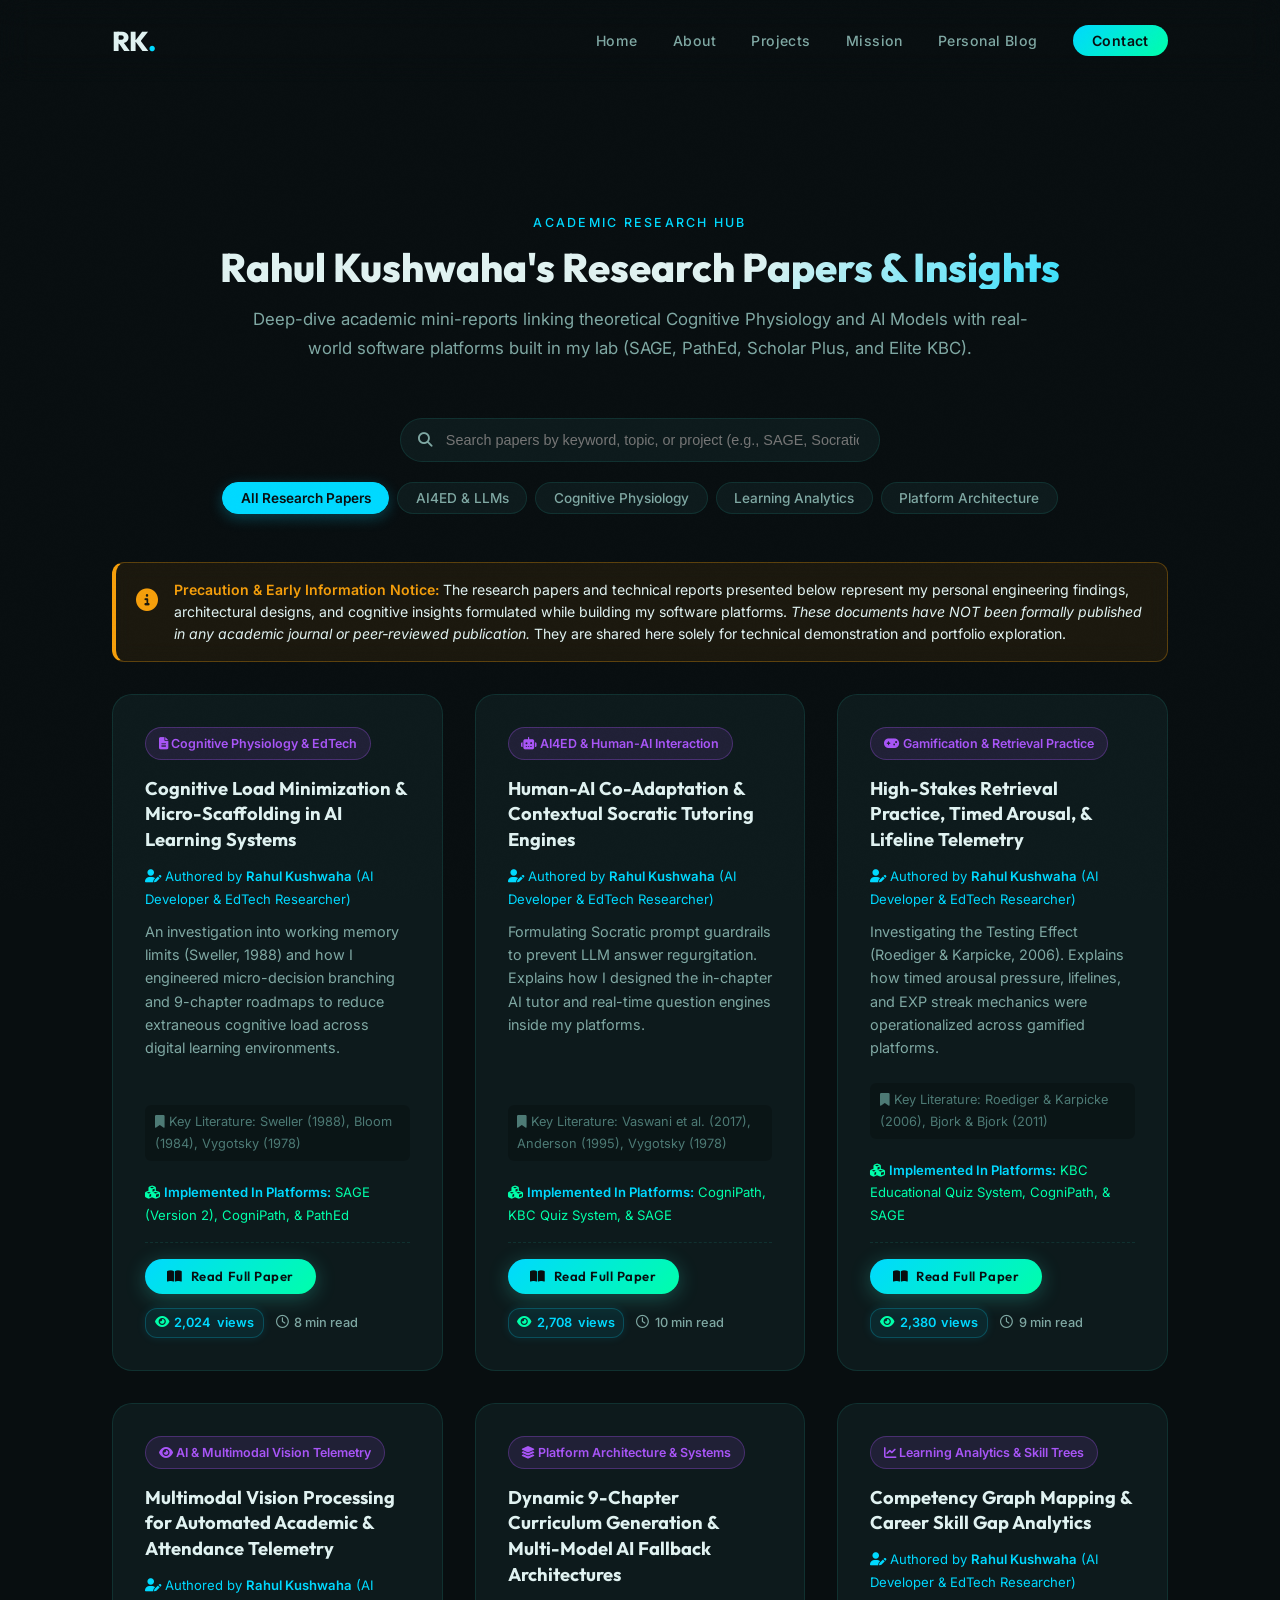
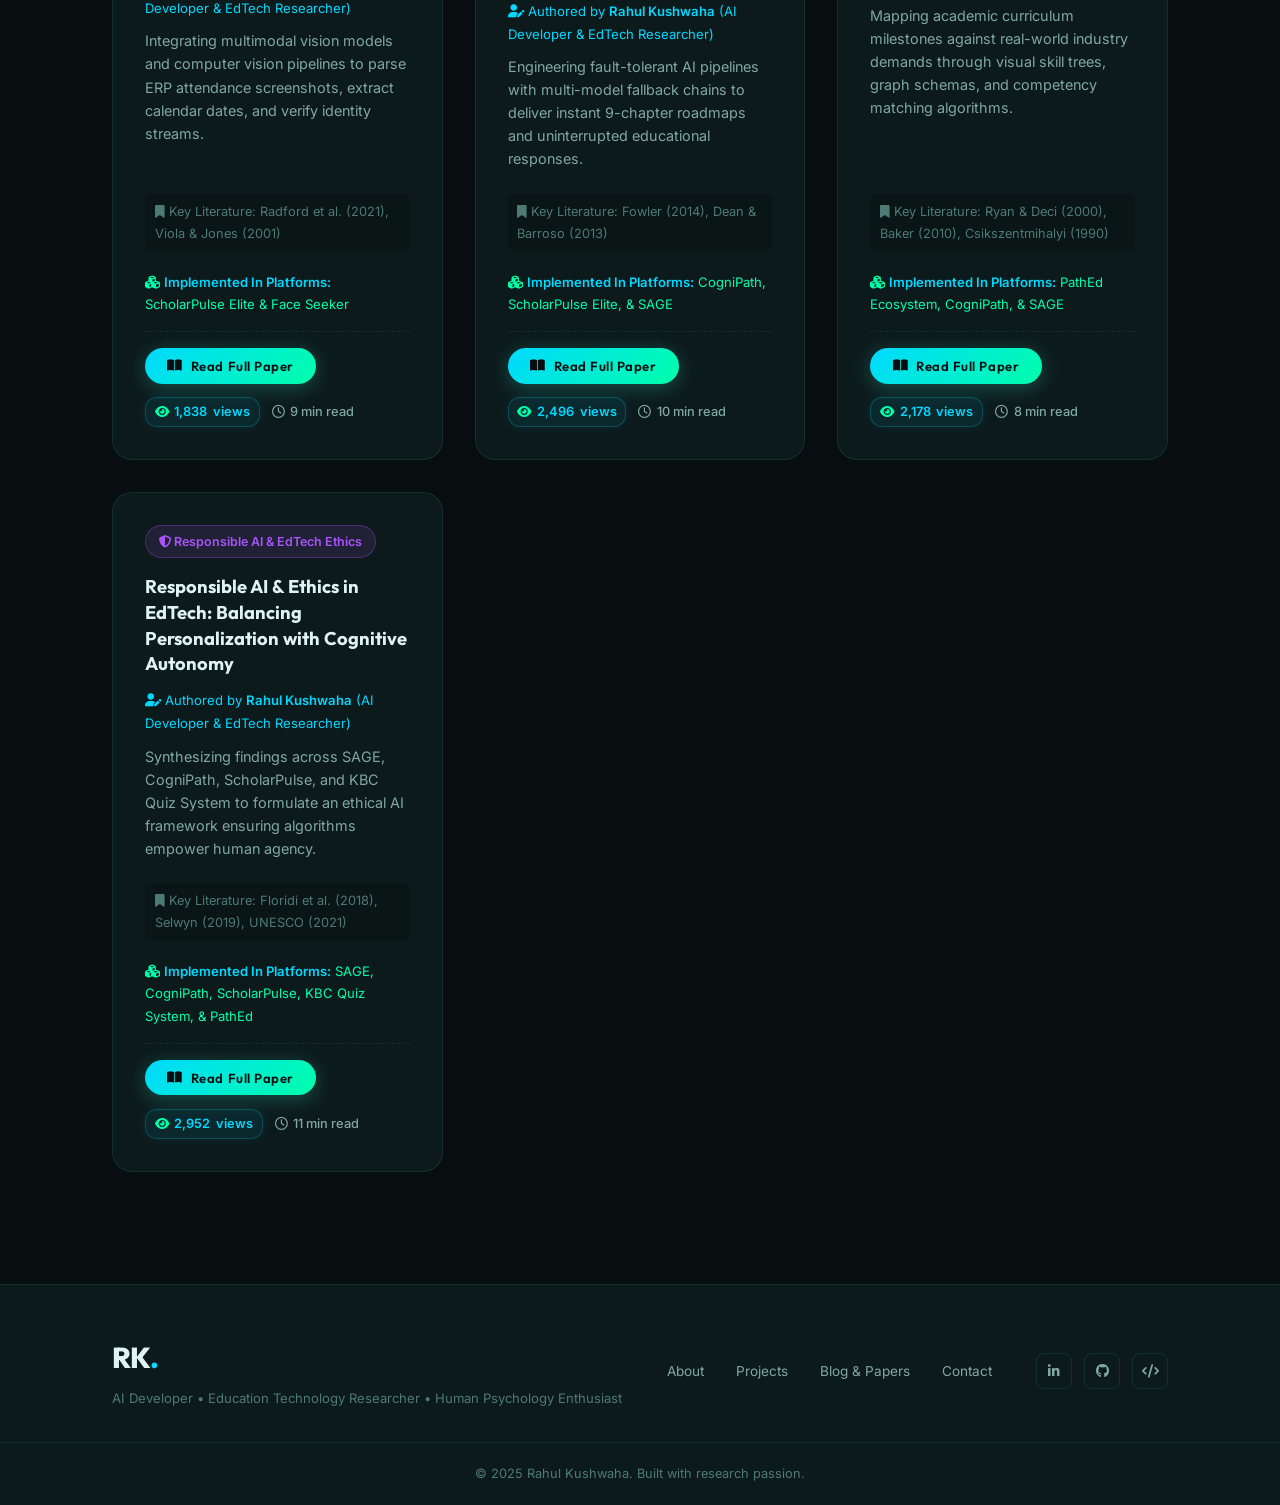
==== blog.html @ 34135164 "chore: Add early information disclaimer clarifying research papers are independent key findings and " ====
<!DOCTYPE html>
<html lang="en">
<head>
    <meta charset="UTF-8">
    <meta name="viewport" content="width=device-width, initial-scale=1.0">
    <title>Academic Research Blog — Rahul Kushwaha | AI &amp; EdTech Researcher</title>
    <meta name="description" content="Academic research papers, literature analyses, and technical insights authored by Rahul Kushwaha exploring AI, Cognitive Psychology, EdTech, and Learning Sciences.">
    <meta name="author" content="Rahul Kushwaha">

    <!-- Google Fonts -->
    <link rel="preconnect" href="https://fonts.googleapis.com">
    <link rel="preconnect" href="https://fonts.gstatic.com" crossorigin>
    <link href="https://fonts.googleapis.com/css2?family=Inter:wght@300;400;500;600;700&family=Outfit:wght@400;500;600;700;800&display=swap" rel="stylesheet">

    <!-- Font Awesome 6 Icons -->
    <link rel="stylesheet" href="https://cdnjs.cloudflare.com/ajax/libs/font-awesome/6.5.1/css/all.min.css">

    <!-- Main Stylesheet -->
    <link rel="stylesheet" href="style.css">
</head>
<body>

    <!-- Ambient Aurora Background Glow -->
    <div class="aurora-wrapper" aria-hidden="true">
        <div class="aurora-blob aurora-blob--1"></div>
        <div class="aurora-blob aurora-blob--2"></div>
        <div class="aurora-blob aurora-blob--3"></div>
    </div>

    <!-- Scroll Progress Indicator Bar -->
    <div class="scroll-progress" id="scroll-progress"></div>

    <!-- Custom Cursor -->
    <div class="cursor-outer" id="cursorOuter"></div>
    <div class="cursor-inner" id="cursorInner"></div>

    <!-- Background Noise Grain -->
    <div class="noise-overlay" aria-hidden="true"></div>

    <!-- Navigation Header -->
    <header class="site-header" id="siteHeader">
        <div class="container nav-container">
            <a href="index.html#hero" class="nav-logo" aria-label="Home">
                RK<span class="logo-accent">.</span>
            </a>

            <nav class="nav-links" id="navLinks" aria-label="Primary navigation">
                <ul>
                    <li><a href="index.html#hero" class="nav-link">Home</a></li>
                    <li><a href="index.html#about" class="nav-link">About</a></li>
                    <li><a href="index.html#projects" class="nav-link">Projects</a></li>
                    <li><a href="index.html#mission" class="nav-link">Mission</a></li>
                    <li><a href="blog.html" class="nav-link active">Personal Blog</a></li>
                    <li><a href="index.html#contact" class="nav-link nav-cta">Contact</a></li>
                </ul>
            </nav>

            <button class="hamburger" id="hamburger" aria-label="Open menu" aria-expanded="false">
                <span></span>
                <span></span>
                <span></span>
            </button>
        </div>
    </header>

    <!-- Main Content -->
    <main style="padding-top: 100px;">
        <section class="section">
            <div class="container">

                <div class="section-header" data-reveal style="text-align: center; margin-bottom: 3.5rem;">
                    <span class="section-eyebrow">Academic Research Hub</span>
                    <h1 class="section-title" style="font-size: 2.5rem;">Rahul Kushwaha's Research Papers &amp; Insights</h1>
                    <p class="section-subtitle" style="max-width: 780px; margin: 1rem auto 0 auto; font-size: 1.05rem; line-height: 1.7;">
                        Deep-dive academic mini-reports linking theoretical Cognitive Physiology and AI Models with real-world software platforms built in my lab (SAGE, PathEd, Scholar Plus, and Elite KBC).
                    </p>
                </div>

                <!-- Controls & Search -->
                <div class="github-controls-wrapper" data-reveal style="margin-bottom: 3rem;">
                    <div class="github-search-box">
                        <i class="fas fa-search"></i>
                        <input type="text" id="blogSearchInput" class="github-search-input" placeholder="Search papers by keyword, topic, or project (e.g., SAGE, Socratic, Cognitive Load)..." onkeyup="filterBlogPosts()">
                    </div>

                    <div class="github-filter-tabs" id="blogFilterTabs">
                        <button class="github-filter-tab active" onclick="setBlogCategory('all', this)">All Research Papers</button>
                        <button class="github-filter-tab" onclick="setBlogCategory('ai4ed', this)">AI4ED &amp; LLMs</button>
                        <button class="github-filter-tab" onclick="setBlogCategory('psychology', this)">Cognitive Physiology</button>
                        <button class="github-filter-tab" onclick="setBlogCategory('analytics', this)">Learning Analytics</button>
                        <button class="github-filter-tab" onclick="setBlogCategory('architecture', this)">Platform Architecture</button>
                    </div>
                </div>

                <!-- Early Information & Independent Research Disclaimer Notice -->
                <div class="research-disclaimer-card" data-reveal>
                    <div class="disclaimer-icon"><i class="fas fa-info-circle"></i></div>
                    <div class="disclaimer-text">
                        <strong>Precaution &amp; Early Information Notice:</strong> The research papers and technical reports presented below represent my personal engineering findings, architectural designs, and cognitive insights formulated while building my software platforms. <em>These documents have NOT been formally published in any academic journal or peer-reviewed publication.</em> They are shared here solely for technical demonstration and portfolio exploration.
                    </div>
                </div>

                <!-- Blog Grid -->
                <div class="blog-grid" id="fullBlogGrid">

                    <!-- Paper 1 -->
                    <article class="blog-card" data-reveal data-category="psychology" data-keywords="sage cognipath pathed cognitive load sweller micro-learning roadmaps">
                        <div class="blog-badge"><i class="fas fa-file-alt"></i> Cognitive Physiology &amp; EdTech</div>
                        <h3 class="blog-title">Cognitive Load Minimization &amp; Micro-Scaffolding in AI Learning Systems</h3>
                        <p class="blog-author-tag"><i class="fas fa-user-edit"></i> Authored by <strong>Rahul Kushwaha</strong> (AI Developer &amp; EdTech Researcher)</p>
                        <p class="blog-snippet">An investigation into working memory limits (Sweller, 1988) and how I engineered micro-decision branching and 9-chapter roadmaps to reduce extraneous cognitive load across digital learning environments.</p>
                        <div class="blog-citations">
                            <span><i class="fas fa-bookmark"></i> Key Literature: Sweller (1988), Bloom (1984), Vygotsky (1978)</span>
                        </div>
                        <div style="font-size: 0.82rem; color: var(--color-accent-2); margin-bottom: 1rem;">
                            <i class="fas fa-cubes"></i> <strong>Implemented In Platforms:</strong> SAGE (Version 2), CogniPath, &amp; PathEd
                        </div>
                        <div class="blog-footer">
                            <button onclick="openResearchPaper(1)" class="btn btn--primary btn--sm"><i class="fas fa-book-open"></i> Read Full Paper</button>
                            <div class="blog-meta-right">
                                <span class="blog-watch-count" data-paper-id="1"><i class="fas fa-eye"></i> <span class="watch-num">--</span> views</span>
                                <span class="blog-read-time"><i class="far fa-clock"></i> 8 min read</span>
                            </div>
                        </div>
                    </article>

                    <!-- Paper 2 -->
                    <article class="blog-card" data-reveal data-category="ai4ed" data-keywords="cognipath kbc sage socratic llm prompt engineering tutoring ai">
                        <div class="blog-badge"><i class="fas fa-robot"></i> AI4ED &amp; Human-AI Interaction</div>
                        <h3 class="blog-title">Human-AI Co-Adaptation &amp; Contextual Socratic Tutoring Engines</h3>
                        <p class="blog-author-tag"><i class="fas fa-user-edit"></i> Authored by <strong>Rahul Kushwaha</strong> (AI Developer &amp; EdTech Researcher)</p>
                        <p class="blog-snippet">Formulating Socratic prompt guardrails to prevent LLM answer regurgitation. Explains how I designed the in-chapter AI tutor and real-time question engines inside my platforms.</p>
                        <div class="blog-citations">
                            <span><i class="fas fa-bookmark"></i> Key Literature: Vaswani et al. (2017), Anderson (1995), Vygotsky (1978)</span>
                        </div>
                        <div style="font-size: 0.82rem; color: var(--color-accent-2); margin-bottom: 1rem;">
                            <i class="fas fa-cubes"></i> <strong>Implemented In Platforms:</strong> CogniPath, KBC Quiz System, &amp; SAGE
                        </div>
                        <div class="blog-footer">
                            <button onclick="openResearchPaper(2)" class="btn btn--primary btn--sm"><i class="fas fa-book-open"></i> Read Full Paper</button>
                            <div class="blog-meta-right">
                                <span class="blog-watch-count" data-paper-id="2"><i class="fas fa-eye"></i> <span class="watch-num">--</span> views</span>
                                <span class="blog-read-time"><i class="far fa-clock"></i> 10 min read</span>
                            </div>
                        </div>
                    </article>

                    <!-- Paper 3 -->
                    <article class="blog-card" data-reveal data-category="psychology" data-keywords="kbc cognipath sage retrieval testing effect gamification quiz">
                        <div class="blog-badge"><i class="fas fa-gamepad"></i> Gamification &amp; Retrieval Practice</div>
                        <h3 class="blog-title">High-Stakes Retrieval Practice, Timed Arousal, &amp; Lifeline Telemetry</h3>
                        <p class="blog-author-tag"><i class="fas fa-user-edit"></i> Authored by <strong>Rahul Kushwaha</strong> (AI Developer &amp; EdTech Researcher)</p>
                        <p class="blog-snippet">Investigating the Testing Effect (Roediger &amp; Karpicke, 2006). Explains how timed arousal pressure, lifelines, and EXP streak mechanics were operationalized across gamified platforms.</p>
                        <div class="blog-citations">
                            <span><i class="fas fa-bookmark"></i> Key Literature: Roediger &amp; Karpicke (2006), Bjork &amp; Bjork (2011)</span>
                        </div>
                        <div style="font-size: 0.82rem; color: var(--color-accent-2); margin-bottom: 1rem;">
                            <i class="fas fa-cubes"></i> <strong>Implemented In Platforms:</strong> KBC Educational Quiz System, CogniPath, &amp; SAGE
                        </div>
                        <div class="blog-footer">
                            <button onclick="openResearchPaper(3)" class="btn btn--primary btn--sm"><i class="fas fa-book-open"></i> Read Full Paper</button>
                            <div class="blog-meta-right">
                                <span class="blog-watch-count" data-paper-id="3"><i class="fas fa-eye"></i> <span class="watch-num">--</span> views</span>
                                <span class="blog-read-time"><i class="far fa-clock"></i> 9 min read</span>
                            </div>
                        </div>
                    </article>

                    <!-- Paper 4 -->
                    <article class="blog-card" data-reveal data-category="ai4ed" data-keywords="scholarpulse face_seeker vision gemini attendance biometric">
                        <div class="blog-badge"><i class="fas fa-eye"></i> AI &amp; Multimodal Vision Telemetry</div>
                        <h3 class="blog-title">Multimodal Vision Processing for Automated Academic &amp; Attendance Telemetry</h3>
                        <p class="blog-author-tag"><i class="fas fa-user-edit"></i> Authored by <strong>Rahul Kushwaha</strong> (AI Developer &amp; EdTech Researcher)</p>
                        <p class="blog-snippet">Integrating multimodal vision models and computer vision pipelines to parse ERP attendance screenshots, extract calendar dates, and verify identity streams.</p>
                        <div class="blog-citations">
                            <span><i class="fas fa-bookmark"></i> Key Literature: Radford et al. (2021), Viola &amp; Jones (2001)</span>
                        </div>
                        <div style="font-size: 0.82rem; color: var(--color-accent-2); margin-bottom: 1rem;">
                            <i class="fas fa-cubes"></i> <strong>Implemented In Platforms:</strong> ScholarPulse Elite &amp; Face Seeker
                        </div>
                        <div class="blog-footer">
                            <button onclick="openResearchPaper(4)" class="btn btn--primary btn--sm"><i class="fas fa-book-open"></i> Read Full Paper</button>
                            <div class="blog-meta-right">
                                <span class="blog-watch-count" data-paper-id="4"><i class="fas fa-eye"></i> <span class="watch-num">--</span> views</span>
                                <span class="blog-read-time"><i class="far fa-clock"></i> 9 min read</span>
                            </div>
                        </div>
                    </article>

                    <!-- Paper 5 -->
                    <article class="blog-card" data-reveal data-category="architecture" data-keywords="cognipath scholarpulse sage fallback multi model architecture">
                        <div class="blog-badge"><i class="fas fa-layer-group"></i> Platform Architecture &amp; Systems</div>
                        <h3 class="blog-title">Dynamic 9-Chapter Curriculum Generation &amp; Multi-Model AI Fallback Architectures</h3>
                        <p class="blog-author-tag"><i class="fas fa-user-edit"></i> Authored by <strong>Rahul Kushwaha</strong> (AI Developer &amp; EdTech Researcher)</p>
                        <p class="blog-snippet">Engineering fault-tolerant AI pipelines with multi-model fallback chains to deliver instant 9-chapter roadmaps and uninterrupted educational responses.</p>
                        <div class="blog-citations">
                            <span><i class="fas fa-bookmark"></i> Key Literature: Fowler (2014), Dean &amp; Barroso (2013)</span>
                        </div>
                        <div style="font-size: 0.82rem; color: var(--color-accent-2); margin-bottom: 1rem;">
                            <i class="fas fa-cubes"></i> <strong>Implemented In Platforms:</strong> CogniPath, ScholarPulse Elite, &amp; SAGE
                        </div>
                        <div class="blog-footer">
                            <button onclick="openResearchPaper(5)" class="btn btn--primary btn--sm"><i class="fas fa-book-open"></i> Read Full Paper</button>
                            <div class="blog-meta-right">
                                <span class="blog-watch-count" data-paper-id="5"><i class="fas fa-eye"></i> <span class="watch-num">--</span> views</span>
                                <span class="blog-read-time"><i class="far fa-clock"></i> 10 min read</span>
                            </div>
                        </div>
                    </article>

                    <!-- Paper 6 -->
                    <article class="blog-card" data-reveal data-category="analytics" data-keywords="pathed cognipath sage skill graphs competency analytics">
                        <div class="blog-badge"><i class="fas fa-chart-line"></i> Learning Analytics &amp; Skill Trees</div>
                        <h3 class="blog-title">Competency Graph Mapping &amp; Career Skill Gap Analytics</h3>
                        <p class="blog-author-tag"><i class="fas fa-user-edit"></i> Authored by <strong>Rahul Kushwaha</strong> (AI Developer &amp; EdTech Researcher)</p>
                        <p class="blog-snippet">Mapping academic curriculum milestones against real-world industry demands through visual skill trees, graph schemas, and competency matching algorithms.</p>
                        <div class="blog-citations">
                            <span><i class="fas fa-bookmark"></i> Key Literature: Ryan &amp; Deci (2000), Baker (2010), Csikszentmihalyi (1990)</span>
                        </div>
                        <div style="font-size: 0.82rem; color: var(--color-accent-2); margin-bottom: 1rem;">
                            <i class="fas fa-cubes"></i> <strong>Implemented In Platforms:</strong> PathEd Ecosystem, CogniPath, &amp; SAGE
                        </div>
                        <div class="blog-footer">
                            <button onclick="openResearchPaper(6)" class="btn btn--primary btn--sm"><i class="fas fa-book-open"></i> Read Full Paper</button>
                            <div class="blog-meta-right">
                                <span class="blog-watch-count" data-paper-id="6"><i class="fas fa-eye"></i> <span class="watch-num">--</span> views</span>
                                <span class="blog-read-time"><i class="far fa-clock"></i> 8 min read</span>
                            </div>
                        </div>
                    </article>

                    <!-- Paper 7 -->
                    <article class="blog-card" data-reveal data-category="ai4ed" data-keywords="sage cognipath scholarpulse kbc pathed ethics autonomy">
                        <div class="blog-badge"><i class="fas fa-shield-alt"></i> Responsible AI &amp; EdTech Ethics</div>
                        <h3 class="blog-title">Responsible AI &amp; Ethics in EdTech: Balancing Personalization with Cognitive Autonomy</h3>
                        <p class="blog-author-tag"><i class="fas fa-user-edit"></i> Authored by <strong>Rahul Kushwaha</strong> (AI Developer &amp; EdTech Researcher)</p>
                        <p class="blog-snippet">Synthesizing findings across SAGE, CogniPath, ScholarPulse, and KBC Quiz System to formulate an ethical AI framework ensuring algorithms empower human agency.</p>
                        <div class="blog-citations">
                            <span><i class="fas fa-bookmark"></i> Key Literature: Floridi et al. (2018), Selwyn (2019), UNESCO (2021)</span>
                        </div>
                        <div style="font-size: 0.82rem; color: var(--color-accent-2); margin-bottom: 1rem;">
                            <i class="fas fa-cubes"></i> <strong>Implemented In Platforms:</strong> SAGE, CogniPath, ScholarPulse, KBC Quiz System, &amp; PathEd
                        </div>
                        <div class="blog-footer">
                            <button onclick="openResearchPaper(7)" class="btn btn--primary btn--sm"><i class="fas fa-book-open"></i> Read Full Paper</button>
                            <div class="blog-meta-right">
                                <span class="blog-watch-count" data-paper-id="7"><i class="fas fa-eye"></i> <span class="watch-num">--</span> views</span>
                                <span class="blog-read-time"><i class="far fa-clock"></i> 11 min read</span>
                            </div>
                        </div>
                    </article>

                </div>
            </div>
        </section>
    </main>

    <!-- Modal Viewer for Research Papers -->
    <div class="custom-modal" id="researchPaperModal">
        <div class="modal-backdrop" onclick="closeResearchPaper()"></div>
        <div class="modal-dialog academic-modal-dialog">
            <button class="modal-close-btn" onclick="closeResearchPaper()" aria-label="Close modal">
                <i class="fas fa-times"></i>
            </button>
            <div class="modal-body" id="researchPaperContent">
                <!-- Populated dynamically via script.js -->
            </div>
        </div>
    </div>

    <!-- Footer -->
    <footer class="site-footer">
        <div class="container footer-inner">
            <div class="footer-brand">
                <span class="footer-logo">RK<span class="logo-accent">.</span></span>
                <p class="footer-tagline">AI Developer • Education Technology Researcher • Human Psychology Enthusiast</p>
            </div>

            <nav class="footer-nav" aria-label="Footer navigation">
                <a href="index.html#about">About</a>
                <a href="index.html#projects">Projects</a>
                <a href="blog.html">Blog &amp; Papers</a>
                <a href="index.html#contact">Contact</a>
            </nav>

            <div class="footer-socials">
                <a href="https://www.linkedin.com/in/rahul-kushwaha-7698b3368" target="_blank" rel="noopener" aria-label="LinkedIn"><i class="fab fa-linkedin-in"></i></a>
                <a href="https://github.com/Dominus005era" target="_blank" rel="noopener" aria-label="GitHub"><i class="fab fa-github"></i></a>
                <a href="https://leetcode.com/u/tULNEGtHUu/" target="_blank" rel="noopener" aria-label="LeetCode"><i class="fas fa-code"></i></a>
            </div>
        </div>

        <div class="footer-bottom">
            <div class="container">
                <p>&copy; 2025 Rahul Kushwaha. Built with research passion.</p>
            </div>
        </div>
    </footer>

    <!-- Scripts -->
    <script src="script.js"></script>

    <script>
        function filterBlogPosts() {
            const query = document.getElementById('blogSearchInput').value.toLowerCase();
            const cards = document.querySelectorAll('#fullBlogGrid .blog-card');
            cards.forEach(card => {
                const text = card.innerText.toLowerCase();
                const keywords = card.getAttribute('data-keywords') || '';
                if (text.includes(query) || keywords.includes(query)) {
                    card.style.display = 'flex';
                } else {
                    card.style.display = 'none';
                }
            });
        }

        function setBlogCategory(category, btn) {
            document.querySelectorAll('#blogFilterTabs .github-filter-tab').forEach(t => t.classList.remove('active'));
            btn.classList.add('active');

            const cards = document.querySelectorAll('#fullBlogGrid .blog-card');
            cards.forEach(card => {
                const cardCat = card.getAttribute('data-category');
                if (category === 'all' || cardCat === category) {
                    card.style.display = 'flex';
                } else {
                    card.style.display = 'none';
                }
            });
        }
    </script>
</body>
</html>
---- style.css ----
/* ================================================================
   RAHUL KUSHWAHA — PORTFOLIO STYLESHEET
   File: style.css
   Theme: Dark Emerald / Teal — Minimal Elite

   HOW TO NAVIGATE THIS FILE:
   Use Ctrl+F to search for section names below.
   Sections are marked with ██ for easy finding.

   TABLE OF CONTENTS:
   00 — CSS Variables (Colors, Fonts, Spacing) ← EDIT THESE
   01 — Reset & Base
   02 — Typography
   03 — Utility Classes
   04 — Custom Cursor
   05 — Noise Overlay
   06 — Loader / Intro Screen
   07 — Header & Navigation
   08 — Hero Section
   09 — About Section
   10 — Skills Section
   11 — Experience Section
   12 — Projects Section
   13 — Education Section
   14 — Certifications Section
   15 — Achievements Section
   16 — Contact Section
   17 — Footer
   18 — Scroll Reveal Animations
   19 — Responsive / Mobile
================================================================ */


/* ================================================================
   ██  00 — CSS VARIABLES
   ── The entire color scheme, fonts, and spacing live here.
   ── Change values here to retheme the whole portfolio.
================================================================ */
:root {

    /* ── PRIMARY COLORS ──────────────────────────────────────────
       --color-accent    : Main teal/emerald accent (buttons, highlights)
       --color-accent-2  : Secondary glow / hover variant
       --color-accent-glow: Semi-transparent glow for shadows
       Additional vibrant colors for enhanced visual appeal
    ─────────────────────────────────────────────────────────── */
    --color-accent:      #00d9ff;   /* Bright Cyan */
    --color-accent-2:    #00ffaa;   /* Bright Green */
    --color-accent-glow: rgba(0, 217, 255, 0.25);

    /* Vibrant accent colors for variety */
    --color-purple:      #a855f7;   /* Vibrant Purple */
    --color-pink:        #ec4899;   /* Vibrant Pink */
    --color-orange:      #f97316;   /* Vibrant Orange */
    --color-blue:        #3b82f6;   /* Vibrant Blue */

    /* ── BACKGROUND LAYERS ───────────────────────────────────────
       --color-bg        : Page background (deepest dark)
       --color-surface   : Card / raised surface background
       --color-surface-2 : Slightly lighter surface (nested cards)
       --color-border    : Subtle border color
    ─────────────────────────────────────────────────────────── */
    --color-bg:        #080e10;  /* Near-black with green tint */
    --color-surface:   #0d1a1c;  /* Dark teal-tinted surface */
    --color-surface-2: #122326;  /* Slightly lighter */
    --color-border:    rgba(45, 212, 191, 0.12);

    /* ── TEXT COLORS ─────────────────────────────────────────────
       --color-text       : Primary readable text
       --color-text-muted : Secondary / description text
       --color-text-faint : Placeholder, dates, labels
    ─────────────────────────────────────────────────────────── */
    --color-text:       #e0f2f1;  /* Soft teal-white */
    --color-text-muted: #7fa8a3;  /* Muted teal-grey */
    --color-text-faint: #4d7a75;  /* Faint teal */

    /* ── TYPOGRAPHY ──────────────────────────────────────────────
       --font-heading : Used for all headings (Outfit — modern/professional)
       --font-body    : Used for all body text (Inter — clean & readable)
       To change fonts:
         1. Update the Google Fonts link in index.html <head>
         2. Change the font-family values below
    ─────────────────────────────────────────────────────────── */
    --font-heading: 'Outfit',  sans-serif;
    --font-body:    'Inter',   sans-serif;

    /* ── SPACING ─────────────────────────────────────────────────
       Used for consistent padding/margin across sections.
    ─────────────────────────────────────────────────────────── */
    --section-padding: 7rem 0;
    --container-width: 1120px;
    --container-pad:   2rem;

    /* ── BORDER RADIUS ───────────────────────────────────────────
       Change --radius to make cards more or less rounded.
    ─────────────────────────────────────────────────────────── */
    --radius:    12px;
    --radius-lg: 20px;
    --radius-sm: 6px;

    /* ── TRANSITIONS ─────────────────────────────────────────────
       Used for hover effects throughout.
    ─────────────────────────────────────────────────────────── */
    --transition: 0.3s cubic-bezier(0.4, 0, 0.2, 1);
    --transition-slow: 0.6s cubic-bezier(0.4, 0, 0.2, 1);

    /* ── SHADOWS ─────────────────────────────────────────────────
       Card shadow and glow shadow.
    ─────────────────────────────────────────────────────────── */
    --shadow-card: 0 4px 24px rgba(0, 0, 0, 0.4);
    --shadow-glow: 0 0 30px rgba(45, 212, 191, 0.2);
}


/* ================================================================
   ██  01 — RESET & BASE
================================================================ */

/* Universal box-sizing reset */
*, *::before, *::after {
    margin:     0;
    padding:    0;
    box-sizing: border-box;
}

/* Smooth scrolling for all anchor links */
html {
    scroll-behavior: smooth;
    font-size: 16px; /* Base: 1rem = 16px */
}

/* Hide default cursor (replaced by custom cursor below) */
* { cursor: none !important; }

/* Base body styles */
body {
    font-family:      var(--font-body);
    background-color: var(--color-bg);
    color:            var(--color-text);
    line-height:      1.7;
    overflow-x:       hidden; /* No horizontal scroll */
    -webkit-font-smoothing:  antialiased;
    -moz-osx-font-smoothing: grayscale;
}

/* Remove list style globally (re-applied where needed) */
ul, ol { list-style: none; }

/* Remove default link underline */
a { text-decoration: none; color: inherit; }

/* Make images responsive */
img { max-width: 100%; display: block; }

/* Make buttons reset cleanly */
button { border: none; background: none; font-family: var(--font-body); }


/* ================================================================
   ██  02 — TYPOGRAPHY
================================================================ */

/* Display headings — uses Syne font */
h1, h2, h3, h4, h5, h6 {
    font-family: var(--font-heading);
    font-weight: 700;
    line-height: 1.15;
    color:       var(--color-text);
}

/* Paragraph defaults */
p { color: var(--color-text-muted); line-height: 1.75; }

/* Strong text — uses accent color */
strong { color: var(--color-accent); font-weight: 600; }


/* ================================================================
   ██  03 — UTILITY CLASSES
================================================================ */

/* Centered max-width wrapper */
.container {
    max-width: var(--container-width);
    margin:    0 auto;
    padding:   0 var(--container-pad);
}

/* Section spacing (applied to every <section>) */
.section { padding: var(--section-padding); }

/* ── SECTION HEADER (eyebrow + title) ──────────────────────── */
.section-header {
    margin-bottom: 3.5rem;
}

/* Small label above section title (e.g. "01 — About") */
.section-eyebrow {
    display:        block;
    font-family:    var(--font-body);
    font-size:      0.78rem;
    font-weight:    500;
    letter-spacing: 0.18em;
    text-transform: uppercase;
    color:          var(--color-accent);
    margin-bottom:  0.75rem;
}

/* Main section heading */
.section-title {
    font-size:   clamp(1.8rem, 4vw, 2.6rem);
    font-weight: 800;
    line-height: 1.1;
    /* Gradient text on headings */
    background:  linear-gradient(135deg, var(--color-text) 60%, var(--color-accent));
    -webkit-background-clip: text;
    -webkit-text-fill-color: transparent;
    background-clip: text;
}

/* ── BUTTONS ────────────────────────────────────────────────── */

/* Base button styles (shared by all variants) */
.btn {
    display:         inline-flex;
    align-items:     center;
    gap:             0.5rem;
    padding:         0.85rem 2rem;
    border-radius:   50px;
    font-family:     var(--font-heading);
    font-size:       0.9rem;
    font-weight:     600;
    letter-spacing:  0.04em;
    transition:      var(--transition);
    position:        relative;
    overflow:        hidden;
    white-space:     nowrap;
}

/* Shimmer sweep on hover (applies to all buttons) */
.btn::before {
    content:    '';
    position:   absolute;
    top:        0; left: -100%;
    width:      100%; height: 100%;
    background: linear-gradient(90deg, transparent, rgba(255,255,255,0.08), transparent);
    transition: left 0.5s ease;
}
.btn:hover::before { left: 100%; }

/* Primary filled button */
.btn--primary {
    background:  linear-gradient(135deg, var(--color-accent), var(--color-accent-2));
    color:       #080e10;
    box-shadow:  0 4px 20px rgba(45, 212, 191, 0.3);
}
.btn--primary:hover {
    transform:  translateY(-3px);
    box-shadow: 0 8px 30px rgba(45, 212, 191, 0.5);
}

/* Ghost / outline button */
.btn--ghost {
    background:  transparent;
    color:       var(--color-accent);
    border:      1.5px solid var(--color-accent);
}
.btn--ghost:hover {
    background:  var(--color-accent-glow);
    transform:   translateY(-3px);
    box-shadow:  var(--shadow-glow);
}

/* Secondary button - Download CV style */
.btn--secondary {
    background:  rgba(0, 217, 255, 0.08);
    color:       var(--color-accent);
    border:      1.5px solid var(--color-accent-2);
    transition:  var(--transition);
}
.btn--secondary:hover {
    background:  rgba(0, 255, 170, 0.12);
    color:       var(--color-accent-2);
    transform:   translateY(-3px);
    box-shadow:  0 4px 20px rgba(0, 255, 170, 0.25);
}

/* Small size modifier */
.btn--sm {
    padding:   0.6rem 1.4rem;
    font-size: 0.82rem;
}

/* Full width modifier */
.btn--full { width: 100%; justify-content: center; }


/* ================================================================
   ██  04 — CUSTOM CURSOR
   Two layers: outer ring (lags behind) + inner dot (instant).
   Controlled by script.js → initCursor()
   To disable: delete this block and remove cursor:none from *
================================================================ */

/* Outer ring — follows mouse with slight lag */
.cursor-outer {
    position:      fixed;
    width:         36px;
    height:        36px;
    border:        1.5px solid var(--color-accent);
    border-radius: 50%;
    pointer-events: none;
    z-index:       99999;
    transform:     translate(-50%, -50%);
    transition:    width 0.25s, height 0.25s, border-color 0.25s, opacity 0.25s;
    opacity:       0;  /* Hidden until mouse moves */
    mix-blend-mode: normal;
}

/* Inner dot — snaps instantly to mouse */
.cursor-inner {
    position:       fixed;
    width:          6px;
    height:         6px;
    background:     var(--color-accent);
    border-radius:  50%;
    pointer-events: none;
    z-index:        99999;
    transform:      translate(-50%, -50%);
    opacity:        0;
}

/* Hover state — cursor expands over links/buttons */
.cursor-outer.is-hovering {
    width:        60px;
    height:       60px;
    border-color: var(--color-accent-2);
    background:   rgba(45, 212, 191, 0.06);
}
.cursor-inner.is-hovering {
    transform: translate(-50%, -50%) scale(0);
}


/* ================================================================
   ██  05 — NOISE OVERLAY
   Subtle film-grain texture over the entire page.
   To remove: delete this block and the <canvas> in HTML.
   To adjust intensity: change opacity value.
================================================================ */
/* (Noise is rendered via canvas in script.js → initNoise()) */


/* ================================================================
   ██  06 — LOADER / INTRO SCREEN
   Full-screen overlay shown on page load.
   Fades out after ~1.8 seconds.
   To disable: add display:none to .loader or remove from HTML.
================================================================ */

.loader {
    position:   fixed;
    inset:      0;              /* top/right/bottom/left: 0 */
    background: var(--color-bg);
    z-index:    99998;
    display:    flex;
    align-items:    center;
    justify-content: center;
    /* Fade out transition — triggered by JS adding .loader--out */
    transition: opacity 0.7s ease, visibility 0.7s ease;
}

/* Hidden state added by JavaScript */
.loader.loader--out {
    opacity:    0;
    visibility: hidden;
    pointer-events: none;
}

.loader-content {
    text-align: center;
    display:    flex;
    flex-direction: column;
    align-items: center;
    gap: 1.2rem;
}

/* Large initials shown during load */
.loader-initials {
    font-family: var(--font-heading);
    font-size:   4rem;
    font-weight: 800;
    color:       var(--color-accent);
    letter-spacing: -0.02em;
    animation:   loaderPulse 1.5s ease-in-out infinite;
}

/* Progress bar track */
.loader-bar-track {
    width:         200px;
    height:        2px;
    background:    var(--color-surface-2);
    border-radius: 2px;
    overflow:      hidden;
}

/* Progress bar fill — animated by CSS */
.loader-bar-fill {
    height:      100%;
    width:       0%;
    background:  linear-gradient(90deg, var(--color-accent), var(--color-accent-2));
    border-radius: 2px;
    animation:   loaderFill 1.6s ease forwards;
}

.loader-label {
    font-size:      0.78rem;
    letter-spacing: 0.15em;
    text-transform: uppercase;
    color:          var(--color-text-faint);
    font-family:    var(--font-body);
}

/* Keyframes for loader animations */
@keyframes loaderPulse {
    0%, 100% { opacity: 1; }
    50%       { opacity: 0.5; }
}
@keyframes loaderFill {
    0%   { width: 0%; }
    100% { width: 100%; }
}


/* ================================================================
   ██  07 — HEADER & NAVIGATION
================================================================ */

.site-header {
    position:   fixed;
    top:        0; left: 0;
    width:      100%;
    z-index:    1000;
    /* Glass effect via backdrop-filter */
    background: rgba(8, 14, 16, 0.5);
    backdrop-filter:   blur(16px);
    -webkit-backdrop-filter: blur(16px);
    border-bottom:     1px solid transparent;
    padding:           1.1rem 0;
    transition:        background var(--transition), border-color var(--transition), padding var(--transition);
}

/* Scrolled state — slightly more opaque, border visible */
.site-header.is-scrolled {
    background:    rgba(8, 14, 16, 0.85);
    border-color:  var(--color-border);
    padding:       0.8rem 0;
    box-shadow:    0 4px 30px rgba(0, 0, 0, 0.3);
}

.nav-container {
    display:         flex;
    align-items:     center;
    justify-content: space-between;
}

/* Logo / initials in top-left */
.nav-logo {
    font-family:     var(--font-heading);
    font-size:       1.7rem;
    font-weight:     800;
    color:           var(--color-text);
    letter-spacing: -0.03em;
    transition:      color var(--transition);
}
.nav-logo:hover { color: var(--color-accent); }

/* Accent dot after initials */
.logo-accent { color: var(--color-accent); }

/* Desktop nav list */
.nav-links ul {
    display:    flex;
    align-items: center;
    gap:        2.2rem;
}

/* Individual nav link */
.nav-link {
    font-family:     var(--font-body);
    font-size:       0.88rem;
    font-weight:     500;
    color:           var(--color-text-muted);
    letter-spacing:  0.03em;
    position:        relative;
    padding-bottom:  3px;
    transition:      color var(--transition);
}

/* Underline animation on hover */
.nav-link::after {
    content:    '';
    position:   absolute;
    bottom:     0; left: 0;
    width:      0; height: 1.5px;
    background: var(--color-accent);
    transition: width var(--transition);
}
.nav-link:hover          { color: var(--color-accent); }
.nav-link:hover::after   { width: 100%; }

/* Contact button in nav — pill style */
.nav-cta {
    background:    linear-gradient(135deg, var(--color-accent), var(--color-accent-2));
    color:         #080e10 !important;
    padding:       0.45rem 1.2rem;
    border-radius: 50px;
    font-weight:   600;
    transition:    box-shadow var(--transition), transform var(--transition) !important;
}
.nav-cta::after   { display: none !important; }
.nav-cta:hover    { transform: translateY(-2px); box-shadow: 0 4px 20px rgba(45,212,191,0.4); }

/* ── HAMBURGER (Mobile) ─────────────────────────────────────── */
.hamburger {
    display:        none;    /* Hidden on desktop */
    flex-direction: column;
    gap:            5px;
    padding:        6px;
    z-index:        1001;
}
.hamburger span {
    display:       block;
    width:         24px;
    height:        2px;
    background:    var(--color-text);
    border-radius: 2px;
    transition:    transform var(--transition), opacity var(--transition), width var(--transition);
}
/* X animation when menu is open */
.hamburger.is-open span:nth-child(1) { transform: translateY(7px) rotate(45deg); }
.hamburger.is-open span:nth-child(2) { opacity: 0; width: 0; }
.hamburger.is-open span:nth-child(3) { transform: translateY(-7px) rotate(-45deg); }


/* ================================================================
   ██  08 — HERO SECTION
================================================================ */

.hero-section {
    min-height:      100vh;
    display:         flex;
    align-items:     center;
    position:        relative;
    overflow:        hidden;
    padding-top:     80px; /* Offset for fixed header */
    background:      var(--color-bg);
}

/* ── GRID BACKGROUND (decorative lines) ───────────────────── */
.hero-grid {
    position:   absolute;
    inset:      0;
    /* Creates a subtle grid pattern */
    background-image:
        linear-gradient(rgba(45,212,191,0.04) 1px, transparent 1px),
        linear-gradient(90deg, rgba(45,212,191,0.04) 1px, transparent 1px);
    background-size: 60px 60px;
    /* Fade edges so grid doesn't show at borders */
    -webkit-mask-image: radial-gradient(ellipse 80% 70% at 50% 50%, black 30%, transparent 100%);
    mask-image: radial-gradient(ellipse 80% 70% at 50% 50%, black 30%, transparent 100%);
    z-index: 0;
    animation: gridDrift 20s ease-in-out infinite alternate;
}
@keyframes gridDrift {
    from { transform: translateY(0); }
    to   { transform: translateY(-20px); }
}

/* ── GLOWING ORBS (background atmosphere) ─────────────────── */
.hero-orb {
    position:      absolute;
    border-radius: 50%;
    filter:        blur(80px);
    z-index:       0;
    animation:     orbFloat 8s ease-in-out infinite alternate;
}
.hero-orb--teal {
    width:      500px; height:  500px;
    background: radial-gradient(circle, rgba(45,212,191,0.12), transparent 70%);
    top:   -100px; right: -100px;
    animation-delay: 0s;
}
.hero-orb--green {
    width:      400px; height: 400px;
    background: radial-gradient(circle, rgba(16,185,129,0.1), transparent 70%);
    bottom: -50px; left: -50px;
    animation-delay: -3s;
}
.hero-orb--dark {
    width:      300px; height: 300px;
    background: radial-gradient(circle, rgba(45,212,191,0.06), transparent 70%);
    top:   40%; left: 40%;
    animation-delay: -5s;
}
@keyframes orbFloat {
    from { transform: scale(1) translateY(0); }
    to   { transform: scale(1.15) translateY(-30px); }
}

/* ── FLOATING GEOMETRIC SHAPES ────────────────────────────── */
.hero-shape {
    position:      absolute;
    border:        1px solid;
    border-radius: 4px;
    z-index:       0;
    opacity:       0.15;
}
.hero-shape--1 {
    width:  60px; height: 60px;
    border-color:  var(--color-accent);
    top:    20%; left: 10%;
    transform:   rotate(20deg);
    animation:   shapeSpin 15s linear infinite;
}
.hero-shape--2 {
    width:  40px; height: 40px;
    border-color:  var(--color-accent-2);
    top:    70%; right: 15%;
    transform:    rotate(-15deg);
    animation:    shapeSpin 20s linear infinite reverse;
    border-radius: 50%;
}
.hero-shape--3 {
    width:  80px; height: 80px;
    border-color:  var(--color-accent);
    bottom: 20%; left: 25%;
    animation:   shapeSpin 25s linear infinite;
    clip-path:   polygon(50% 0%, 0% 100%, 100% 100%);
    background:  transparent;
    border:      none;
    box-shadow:  inset 0 0 0 1px var(--color-accent);
}
@keyframes shapeSpin {
    from { transform: rotate(0deg); }
    to   { transform: rotate(360deg); }
}

/* ── HERO CONTENT ─────────────────────────────────────────── */
.hero-container {
    position:   relative;
    z-index:    1;
    text-align: center;
    padding-top: 2rem;
    padding-bottom: 4rem;
}

/* Availability badge at top */
.hero-badge {
    display:         inline-flex;
    align-items:     center;
    gap:             0.6rem;
    font-size:       0.8rem;
    font-weight:     500;
    letter-spacing:  0.08em;
    color:           var(--color-accent);
    background:      rgba(45, 212, 191, 0.08);
    border:          1px solid var(--color-border);
    padding:         0.45rem 1.1rem;
    border-radius:   50px;
    margin-bottom:   2rem;
    text-transform:  uppercase;
}

/* Pulsing green dot inside badge */
.badge-pulse {
    width:         8px;
    height:        8px;
    border-radius: 50%;
    background:    var(--color-accent-2);
    animation:     badgePulse 2s ease-in-out infinite;
    flex-shrink:   0;
}
@keyframes badgePulse {
    0%, 100% { box-shadow: 0 0 0 0 rgba(16, 185, 129, 0.5); }
    50%      { box-shadow: 0 0 0 6px rgba(16, 185, 129, 0); }
}

/* Hero name — very large */
.hero-title {
    font-size:      clamp(3.5rem, 10vw, 7.5rem);
    font-weight:    800;
    letter-spacing: -0.03em;
    line-height:    0.95;
    margin-bottom:  1.5rem;
    display:        block;
}

/* First name — plain white */
.hero-title__first {
    display: block;
    color:   var(--color-text);
}

/* Last name — gradient accent */
.hero-title__last {
    display:    block;
    background: linear-gradient(135deg, var(--color-accent) 0%, var(--color-accent-2) 100%);
    -webkit-background-clip: text;
    -webkit-text-fill-color: transparent;
    background-clip: text;
}

/* Tagline below name */
.hero-tagline {
    font-size:     clamp(0.95rem, 2vw, 1.15rem);
    font-weight:   300;
    color:         var(--color-text-muted);
    max-width:     850px;
    margin:        0 auto 2rem;
    line-height:   1.7;
    text-align:    center;
    display:       flex;
    flex-direction: column;
    align-items:   center;
    gap:           0.5rem;
}
.hero-tagline .tagline-role {
    color:       var(--color-text);
    font-weight: 500;
    display:     block;
}
.hero-tagline .tagline-quote {
    color:       var(--color-accent);
    font-style:  italic;
    font-weight: 400;
    display:     block;
}

/* Typed text area */
.hero-typed {
    display:       inline-flex;
    align-items:   center;
    gap:           0.5rem;
    font-family:   var(--font-heading);
    font-size:     clamp(1rem, 2.5vw, 1.25rem);
    font-weight:   600;
    color:         var(--color-text);
    margin-bottom: 2.5rem;
    min-height:    2rem;
}
.typed-arrow { color: var(--color-accent); font-size: 1.4em; }

/* Blinking caret */
.typed-caret {
    display:       inline-block;
    width:         2px;
    height:        1.2em;
    background:    var(--color-accent);
    margin-left:   1px;
    animation:     caretBlink 0.9s step-end infinite;
    vertical-align: text-bottom;
}
@keyframes caretBlink {
    0%, 100% { opacity: 1; }
    50%       { opacity: 0; }
}

/* CTA buttons wrapper */
.hero-cta {
    display:         flex;
    justify-content: center;
    gap:             1rem;
    flex-wrap:       wrap;
    margin-bottom:   2.5rem;
}

/* Social icons in hero */
.hero-socials {
    display:         flex;
    justify-content: center;
    gap:             1.2rem;
}
.social-icon {
    display:         flex;
    align-items:     center;
    justify-content: center;
    width:           42px;
    height:          42px;
    border-radius:   50%;
    border:          1px solid var(--color-border);
    color:           var(--color-text-muted);
    font-size:       1rem;
    transition:      var(--transition);
    background:      var(--color-surface);
}
.social-icon:hover {
    color:        var(--color-accent);
    border-color: var(--color-accent);
    background:   var(--color-accent-glow);
    transform:    translateY(-4px);
    box-shadow:   var(--shadow-glow);
}

/* Scroll cue arrow at bottom of hero */
.scroll-cue {
    position:        absolute;
    bottom:          2rem;
    left:            50%;
    transform:       translateX(-50%);
    color:           var(--color-text-faint);
    font-size:       1rem;
    animation:       scrollBounce 2.5s ease-in-out infinite;
    transition:      color var(--transition);
}
.scroll-cue:hover { color: var(--color-accent); }
@keyframes scrollBounce {
    0%, 100% { transform: translateX(-50%) translateY(0); }
    50%       { transform: translateX(-50%) translateY(8px); }
}

/* ── HERO REVEAL ANIMATIONS ───────────────────────────────── */
/* Elements with [data-reveal] start hidden */
[data-reveal] {
    opacity:   0;
    transform: translateY(24px);
    transition: opacity 0.7s ease, transform 0.7s ease;
    /* delay is set inline with style="--delay: Xs" */
    transition-delay: var(--reveal-delay, 0s);
}
/* JS adds .is-visible to trigger the reveal */
[data-reveal].is-visible {
    opacity:   1;
    transform: translateY(0);
}
/* Hero items use data-reveal with sequential delays (added in JS) */
.hero-badge    { --reveal-delay: 0.1s; }
.hero-title    { --reveal-delay: 0.25s; }
.hero-tagline  { --reveal-delay: 0.4s; }
.hero-typed    { --reveal-delay: 0.55s; }
.hero-cta      { --reveal-delay: 0.7s; }
.hero-socials  { --reveal-delay: 0.85s; }


/* ================================================================
   ██  09 — ABOUT SECTION
================================================================ */

.about-section { background: var(--color-surface); }

/* Two-column dashboard grid layout */
.about-dashboard-grid {
    display: grid;
    grid-template-columns: 285px 1fr;
    gap: 2rem;
    align-items: start;
}
@media (max-width: 992px) {
    .about-dashboard-grid {
        grid-template-columns: 1fr;
    }
}

.about-profile-card {
    background: var(--color-surface);
    border: 1px solid var(--color-border);
    border-radius: var(--radius-lg);
    padding: 2rem 1.25rem;
    text-align: center;
    position: relative;
    box-shadow: 0 10px 35px rgba(0, 0, 0, 0.4);
    backdrop-filter: blur(10px);
    overflow: hidden;
}

.profile-name {
    font-size: 1.45rem;
    font-weight: 700;
    color: var(--color-text);
    margin-top: 1.25rem;
}
.profile-title {
    font-size: 0.88rem;
    font-weight: 600;
    color: var(--color-accent);
    margin-top: 0.25rem;
}
.profile-status-badge {
    display: inline-flex;
    align-items: center;
    gap: 0.5rem;
    padding: 0.4rem 0.9rem;
    background: rgba(0, 217, 255, 0.08);
    border: 1px solid rgba(0, 217, 255, 0.2);
    border-radius: 20px;
    font-size: 0.78rem;
    color: var(--color-accent);
    margin: 1.2rem 0;
}
.badge-pulse {
    width: 7px;
    height: 7px;
    border-radius: 50%;
    background: var(--color-accent);
    box-shadow: 0 0 10px var(--color-accent);
    animation: caretBlink 1s infinite alternate;
}

.about-stats-grid {
    display: grid;
    grid-template-columns: repeat(3, 1fr);
    gap: 0.4rem;
    margin-top: 1.5rem;
    padding-top: 1.25rem;
    border-top: 1px dashed var(--color-border);
    width: 100%;
}
.stat-box {
    background: var(--color-surface-2);
    border: 1px solid var(--color-border);
    border-radius: var(--radius);
    padding: 0.6rem 0.25rem;
    text-align: center;
    overflow: hidden;
}
.stat-box .stat-num {
    font-size: 1.15rem;
    font-weight: 800;
    color: var(--color-accent);
    display: block;
    line-height: 1.1;
}
.stat-box .stat-lbl {
    font-size: 0.64rem;
    font-weight: 600;
    color: var(--color-text-muted);
    display: block;
    margin-top: 0.25rem;
    line-height: 1.2;
    letter-spacing: 0.01em;
    text-transform: uppercase;
}

.about-content-grid {
    display: flex;
    flex-direction: column;
    gap: 1.75rem;
}

.about-box {
    background: var(--color-surface);
    border: 1px solid var(--color-border);
    border-radius: var(--radius-lg);
    padding: 1.75rem;
    backdrop-filter: blur(10px);
}
.box-header {
    display: flex;
    align-items: center;
    gap: 0.75rem;
    margin-bottom: 1rem;
}
.box-header h4 {
    font-size: 1.15rem;
    font-weight: 700;
    color: var(--color-text);
}
.box-icon {
    font-size: 1.25rem;
}

.about-bio-text {
    font-size: 0.95rem;
    color: var(--color-text-muted);
    line-height: 1.75;
    margin-bottom: 0.85rem;
}
.about-bio-text:last-child {
    margin-bottom: 0;
}

.about-pillars-grid {
    display: grid;
    grid-template-columns: repeat(2, 1fr);
    gap: 1.25rem;
}
@media (max-width: 640px) {
    .about-pillars-grid {
        grid-template-columns: 1fr;
    }
}
.pillar-card {
    background: var(--color-surface);
    border: 1px solid var(--color-border);
    border-radius: var(--radius-lg);
    padding: 1.35rem;
    transition: transform var(--transition), border-color var(--transition);
}
.pillar-card:hover {
    transform: translateY(-4px);
    border-color: var(--color-accent);
}
.pillar-icon {
    width: 40px;
    height: 40px;
    border-radius: 10px;
    display: flex;
    align-items: center;
    justify-content: center;
    font-size: 1.2rem;
    margin-bottom: 0.85rem;
}
.pillar-card h5 {
    font-size: 1rem;
    font-weight: 700;
    color: var(--color-text);
    margin-bottom: 0.45rem;
}
.pillar-card p {
    font-size: 0.85rem;
    color: var(--color-text-muted);
    line-height: 1.6;
}

.interest-tags-wrapper {
    display: flex;
    flex-wrap: wrap;
    gap: 0.65rem;
}
.interest-tag {
    display: inline-flex;
    align-items: center;
    gap: 0.45rem;
    padding: 0.45rem 0.9rem;
    background: rgba(0, 217, 255, 0.06);
    border: 1px solid rgba(0, 217, 255, 0.18);
    border-radius: 20px;
    font-size: 0.84rem;
    color: var(--color-text);
    font-weight: 500;
}
.interest-tag i {
    color: var(--color-accent);
    font-size: 0.78rem;
}

/* Avatar container */
.avatar-wrap {
    position:        relative;
    width:           200px;
    height:          200px;
    margin:          0 auto;
}

/* Outer rotating ring */
.avatar-ring-outer {
    position:      absolute;
    inset:         -12px;
    border-radius: 50%;
    border:        2px dashed rgba(45, 212, 191, 0.25);
    animation:     ringRotate 12s linear infinite;
}

/* Inner static ring */
.avatar-ring-inner {
    position:      absolute;
    inset:         -4px;
    border-radius: 50%;
    border:        1.5px solid var(--color-border);
}

/* Animated orbital dot */
.avatar-orbit {
    position: absolute;
    inset:    -12px;
    animation: ringRotate 12s linear infinite;
}
.orbit-dot {
    position:      absolute;
    top:           -4px;
    left:          50%;
    transform:     translateX(-50%);
    width:         8px;
    height:        8px;
    border-radius: 50%;
    background:    var(--color-accent);
    box-shadow:    0 0 10px var(--color-accent);
}

@keyframes ringRotate {
    from { transform: rotate(0deg); }
    to   { transform: rotate(360deg); }
}

/* Avatar core circle */
.avatar-core {
    width:           100%;
    height:          100%;
    border-radius:   50%;
    background:      linear-gradient(135deg, var(--color-surface-2), var(--color-bg));
    border:          2px solid var(--color-accent);
    display:         flex;
    align-items:     center;
    justify-content: center;
    box-shadow:      0 0 40px rgba(45, 212, 191, 0.15);
    /* Slow glow pulse */
    animation: avatarGlow 4s ease-in-out infinite alternate;
}
@keyframes avatarGlow {
    from { box-shadow: 0 0 20px rgba(45, 212, 191, 0.1); }
    to   { box-shadow: 0 0 50px rgba(45, 212, 191, 0.25); }
}

/* Initials text inside avatar */
.avatar-initials {
    font-family:    var(--font-heading);
    font-size:      3rem;
    font-weight:    800;
    color:          var(--color-accent);
    letter-spacing: -0.02em;
}

/* Avatar photo image */
.avatar-image {
    background: linear-gradient(135deg, rgba(0, 217, 255, 0.1), rgba(0, 255, 170, 0.1));
    display:    flex;
    align-items: center;
    justify-content: center;
}

.avatar-photo {
    width:          100%;
    height:         100%;
    object-fit:     cover;
    border-radius:  50%;
    filter:         brightness(0.95) contrast(1.1);
}

/* Bio paragraphs */
.about-bio {
    font-size:     1rem;
    color:         var(--color-text-muted);
    margin-bottom: 1.2rem;
    line-height:   1.8;
}

/* Stats row */
.about-stats {
    display:        flex;
    gap:            2rem;
    margin:         2rem 0;
    padding:        1.5rem 0;
    border-top:     1px solid var(--color-border);
    border-bottom:  1px solid var(--color-border);
}

/* Individual stat item */
.stat-card {
    display:        flex;
    flex-direction: column;
    gap:            0.2rem;
}
.stat-num {
    font-family:    var(--font-heading);
    font-size:      2rem;
    font-weight:    800;
    color:          var(--color-accent);
    line-height:    1;
}
.stat-plus {
    font-size:  1.4rem;
    color:      var(--color-accent-2);
}
.stat-lbl {
    font-size:      0.78rem;
    letter-spacing: 0.08em;
    text-transform: uppercase;
    color:          var(--color-text-faint);
}


/* ================================================================
   ██  10 — SKILLS SECTION
================================================================ */

.skills-section { background: var(--color-bg); }

/* Three-column grid */
.skills-grid {
    display:               grid;
    grid-template-columns: repeat(3, 1fr);
    gap:                   1.5rem;
}

/* Individual skill card */
.skill-card {
    background:    var(--color-surface);
    border:        1px solid var(--color-border);
    border-radius: var(--radius-lg);
    padding:       2rem;
    transition:    transform var(--transition), border-color var(--transition), box-shadow var(--transition);
    position:      relative;
    overflow:      hidden;
}

/* Hover teal glow on card */
.skill-card::before {
    content:    '';
    position:   absolute;
    top:        0; left: 0;
    width:      100%; height: 3px;
    background: linear-gradient(90deg, var(--color-accent), var(--color-accent-2));
    transform:  scaleX(0);
    transition: transform var(--transition);
    transform-origin: left;
}
.skill-card:hover {
    transform:    translateY(-6px);
    border-color: var(--color-accent);
    box-shadow:   var(--shadow-glow);
}
.skill-card:hover::before { transform: scaleX(1); }

/* Card header — icon + title */
.skill-card__header {
    display:       flex;
    align-items:   center;
    gap:           1rem;
    margin-bottom: 1.5rem;
}

/* Icon circle */
.skill-icon {
    width:           44px;
    height:          44px;
    border-radius:   10px;
    background:      var(--color-accent-glow);
    border:          1px solid var(--color-border);
    display:         flex;
    align-items:     center;
    justify-content: center;
    color:           var(--color-accent);
    font-size:       1.1rem;
    flex-shrink:     0;
}

.skill-card__header h3 {
    font-family: var(--font-heading);
    font-size:   1.1rem;
    font-weight: 700;
    color:       var(--color-text);
}

/* Skill list items */
.skill-list {
    display:        flex;
    flex-direction: column;
    gap:            0.65rem;
}

.skill-list li {
    display:    flex;
    align-items: center;
    gap:         0.75rem;
    font-size:   0.9rem;
    color:       var(--color-text-muted);
    padding:     0.55rem 0.75rem;
    border-radius: var(--radius-sm);
    background:   transparent;
    transition:   background var(--transition), color var(--transition);
}
.skill-list li:hover {
    background: var(--color-accent-glow);
    color:      var(--color-accent);
}

/* Teal bullet dot */
.skill-bullet {
    width:         6px;
    height:        6px;
    border-radius: 50%;
    background:    var(--color-accent);
    flex-shrink:   0;
}


/* ================================================================
   ██  11 — EXPERIENCE SECTION
================================================================ */

.experience-section { background: var(--color-surface); }

/* Timeline vertical list */
.exp-timeline {
    display:        flex;
    flex-direction: column;
    gap:            2rem;
    max-width:      800px;
    margin:         0 auto;
}

/* Single experience item */
.exp-item {
    display: grid;
    grid-template-columns: 80px 1fr;
    gap:     1.5rem;
}

/* Timeline marker column */
.exp-marker {
    display:        flex;
    flex-direction: column;
    align-items:    center;
    padding-top:    1.5rem;
}

/* Dot on timeline */
.exp-dot {
    width:         14px;
    height:        14px;
    border-radius: 50%;
    background:    var(--color-accent);
    border:        3px solid var(--color-bg);
    box-shadow:    0 0 12px var(--color-accent);
    flex-shrink:   0;
    z-index:       1;
}

/* Vertical line */
.exp-line {
    width:      2px;
    flex:       1;
    background: linear-gradient(to bottom, var(--color-accent), transparent);
    margin-top: 4px;
    min-height: 40px;
}

/* Experience card */
.exp-card {
    background:    var(--color-surface-2);
    border:        1px solid var(--color-border);
    border-radius: var(--radius);
    padding:       2rem;
    transition:    border-color var(--transition), box-shadow var(--transition);
}
.exp-card:hover {
    border-color: var(--color-accent);
    box-shadow:   var(--shadow-glow);
}

/* Date label */
.exp-date {
    font-size:      0.75rem;
    letter-spacing: 0.12em;
    text-transform: uppercase;
    color:          var(--color-accent);
    font-weight:    600;
    margin-bottom:  0.5rem;
    display:        block;
}

/* Role / title */
.exp-role {
    font-size:     1.2rem;
    font-weight:   700;
    color:         var(--color-text);
    margin-bottom: 0.4rem;
}

/* Company line */
.exp-company {
    display:       flex;
    align-items:   center;
    gap:           0.5rem;
    font-size:     0.88rem;
    color:         var(--color-text-muted);
    margin-bottom: 1rem;
}
.exp-company i { color: var(--color-accent); font-size: 0.8rem; }

/* Description */
.exp-desc {
    font-size:     0.92rem;
    color:         var(--color-text-muted);
    line-height:   1.75;
    margin-bottom: 1.2rem;
}

/* Tech tags */
.exp-tags {
    display:   flex;
    flex-wrap: wrap;
    gap:       0.5rem;
}
.exp-tags span {
    font-size:     0.75rem;
    font-weight:   600;
    letter-spacing: 0.04em;
    color:         var(--color-accent);
    background:    var(--color-accent-glow);
    border:        1px solid var(--color-border);
    padding:       0.3rem 0.75rem;
    border-radius: 50px;
}


/* ================================================================
   ██  12 — PROJECTS SECTION
================================================================ */

.projects-section { background: var(--color-bg); }

/* Masonry-style grid */
.projects-grid {
    display:               grid;
    grid-template-columns: repeat(2, 1fr);
    gap:                   1.5rem;
}

/* Individual project card */
.project-card {
    background:    var(--color-surface);
    border:        1px solid var(--color-border);
    border-radius: var(--radius-lg);
    padding:       1.6rem 1.8rem;
    position:      relative;
    overflow:      hidden;
    transition:    transform var(--transition), border-color var(--transition), box-shadow var(--transition);
    display:       grid;
    grid-template-columns: auto 1fr;
    gap:           1.5rem;
    align-items:   start;
    height:        auto;
}
.project-card:hover {
    transform:    translateY(-8px);
    border-color: rgba(45, 212, 191, 0.4);
    box-shadow:   0 20px 50px rgba(0, 0, 0, 0.4), var(--shadow-glow);
}

/* Featured card spans both columns */
.project-card--featured {
    grid-column: 1 / -1;
    display:     grid;
    grid-template-columns: auto 1fr;
    gap:         3rem;
    align-items: flex-start;
}

/* Sidebar with number and logo */
.proj-sidebar {
    display:        flex;
    flex-direction: column;
    align-items:    center;
    gap:            1.5rem;
    padding-top:    1rem;
}

/* Decorative project number */
.proj-num {
    font-family:    var(--font-heading);
    font-size:      3rem;
    font-weight:    800;
    color:          var(--color-border);
    line-height:    1;
}

/* Logo in sidebar (next to project number) */
.proj-logo--sidebar {
    width:      120px;
    height:     120px;
    margin:     0;
    border-radius: var(--radius-lg);
}

/* Icon */
.proj-icon {
    width:           52px;
    height:          52px;
    border-radius:   12px;
    background:      var(--color-accent-glow);
    border:          1px solid var(--color-border);
    display:         flex;
    align-items:     center;
    justify-content: center;
    color:           var(--color-accent);
    font-size:       1.3rem;
    margin-bottom:   1.25rem;
}

/* Project Logo */
.proj-logo {
    width:           100%;
    height:          120px;
    border-radius:   12px;
    background:      linear-gradient(135deg, rgba(0, 217, 255, 0.08), rgba(0, 255, 170, 0.08));
    border:          1px solid var(--color-border);
    display:         flex;
    align-items:     center;
    justify-content: center;
    margin-bottom:   1.5rem;
    overflow:        hidden;
}

.proj-logo .logo-img {
    max-width:  90%;
    max-height: 90%;
    object-fit: contain;
    filter:     drop-shadow(0 2px 4px rgba(0, 217, 255, 0.2));
}

/* Title */
.proj-title {
    font-size:     1.5rem;
    font-weight:   800;
    color:         var(--color-text);
    margin-bottom: 0.25rem;
}

/* Subtitle */
.proj-subtitle {
    font-size:     0.82rem;
    letter-spacing: 0.08em;
    text-transform: uppercase;
    color:         var(--color-accent);
    margin-bottom: 1rem;
}

/* Description */
.proj-desc {
    font-size:     0.93rem;
    color:         var(--color-text-muted);
    line-height:   1.75;
    margin-bottom: 1.5rem;
}

/* Tech tags */
.proj-tags {
    display:       flex;
    flex-wrap:     wrap;
    gap:           0.5rem;
    margin-bottom: 1.5rem;
}
.proj-tags span {
    font-size:   0.75rem;
    font-weight: 600;
    color:       var(--color-accent-2);
    background:  rgba(16, 185, 129, 0.08);
    border:      1px solid rgba(16, 185, 129, 0.2);
    padding:     0.3rem 0.75rem;
    border-radius: 50px;
}

/* Project links row */
.proj-links { display: flex; gap: 0.75rem; flex-wrap: wrap; }

/* GitHub link button */
.proj-link--github {
    display:       inline-flex;
    align-items:   center;
    gap:           0.4rem;
    font-size:     0.82rem;
    font-weight:   600;
    color:         #080e10;
    background:    linear-gradient(135deg, var(--color-accent), var(--color-accent-2));
    padding:       0.55rem 1.2rem;
    border-radius: 50px;
    transition:    var(--transition);
    border:        none;
    cursor:        pointer;
}
.proj-link--github:hover { 
    transform:    translateY(-2px);
    box-shadow:   0 6px 20px rgba(0, 217, 255, 0.4);
    filter:       brightness(1.1);
}

/* Preview button */
.proj-link--preview {
    display:       inline-flex;
    align-items:   center;
    gap:           0.4rem;
    font-size:     0.82rem;
    font-weight:   600;
    color:         var(--color-accent);
    background:    transparent;
    border:        1.5px solid var(--color-accent);
    padding:       0.5rem 1.1rem;
    border-radius: 50px;
    transition:    var(--transition);
    cursor:        pointer;
}
.proj-link--preview:hover { 
    background:   var(--color-accent-glow);
    color:        var(--color-accent-2);
    border-color: var(--color-accent-2);
    transform:    translateY(-2px);
    box-shadow:   0 4px 15px rgba(0, 217, 255, 0.25);
}

/* Primary link button (legacy) */
.proj-link--primary {
    display:       inline-flex;
    align-items:   center;
    gap:           0.4rem;
    font-size:     0.82rem;
    font-weight:   600;
    color:         #080e10;
    background:    linear-gradient(135deg, var(--color-accent), var(--color-accent-2));
    padding:       0.45rem 1rem;
    border-radius: 50px;
    transition:    var(--transition);
}
.proj-link--primary:hover { transform: translateY(-2px); box-shadow: 0 4px 15px rgba(45,212,191,0.35); }

/* Ghost link button (legacy) */
.proj-link--ghost {
    display:       inline-flex;
    align-items:   center;
    gap:           0.4rem;
    font-size:     0.82rem;
    font-weight:   600;
    color:         var(--color-accent);
    border:        1px solid var(--color-border);
    padding:       0.45rem 1rem;
    border-radius: 50px;
    transition:    var(--transition);
}
.proj-link--ghost:hover { border-color: var(--color-accent); background: var(--color-accent-glow); }

/* Work-in-progress badge */
.proj-link--wip {
    display:       inline-flex;
    align-items:   center;
    font-size:     0.75rem;
    font-weight:   600;
    letter-spacing: 0.06em;
    text-transform: uppercase;
    color:         var(--color-text-faint);
    border:        1px dashed var(--color-border);
    padding:       0.35rem 0.9rem;
    border-radius: 50px;
}

/* Animated shine sweep on hover */
.proj-shine {
    position:   absolute;
    top:        0; left: -100%;
    width:      60%; height: 100%;
    background: linear-gradient(90deg, transparent, rgba(45,212,191,0.04), transparent);
    transition: left 0.6s ease;
    pointer-events: none;
}
.project-card:hover .proj-shine { left: 150%; }


/* ================================================================
   ██  13 — EDUCATION SECTION
================================================================ */

.education-section { background: var(--color-surface); }

/* Grid of education cards - Timeline layout */
.edu-grid {
    display:               grid;
    grid-template-columns: 1fr;
    gap:                   2rem;
    max-width:             700px;
    margin:                0 auto;
    position:              relative;
    padding:               2rem 0;
}

/* Vertical timeline line */
.edu-grid::before {
    content:    '';
    position:   absolute;
    left:       50%;
    top:        0;
    bottom:     0;
    width:      2px;
    background: linear-gradient(180deg, var(--color-accent), var(--color-accent-2), transparent);
    transform:  translateX(-50%);
}

/* Individual education card */
.edu-card {
    background:    var(--color-surface-2);
    border:        1px solid var(--color-border);
    border-radius: var(--radius-lg);
    overflow:      hidden;
    transition:    transform var(--transition), border-color var(--transition), box-shadow var(--transition);
    position:      relative;
    padding-left:  3rem;
}
.edu-card:hover {
    transform:    translateY(-5px);
    border-color: var(--color-accent);
    box-shadow:   var(--shadow-glow);
}

/* Timeline marker dot */
.edu-card__marker {
    position:       absolute;
    left:           -16px;
    top:            2rem;
    width:          32px;
    height:         32px;
    border-radius:  50%;
    background:     var(--color-surface-2);
    border:         2px solid var(--color-accent);
    z-index:        10;
}

/* Active card marker (larger, glowing) */
.edu-card--active .edu-card__marker {
    width:         40px;
    height:        40px;
    left:          -20px;
    top:           2rem;
    background:    linear-gradient(135deg, var(--color-accent), var(--color-accent-2));
    border-color:  var(--color-accent-2);
    box-shadow:    0 0 20px rgba(0, 217, 255, 0.4), inset 0 0 20px rgba(255, 255, 255, 0.1);
}

/* Milestone card marker (regular) */
.edu-card--milestone .edu-card__marker {
    background: var(--color-surface-2);
    border-color: var(--color-text-faint);
}

/* Top section of card */
.edu-card__top {
    padding:       2rem 2rem 1.5rem;
    border-bottom: 1px solid var(--color-border);
}

/* Year range */
.edu-year {
    display:        block;
    font-size:      0.75rem;
    letter-spacing: 0.12em;
    text-transform: uppercase;
    color:          var(--color-accent);
    font-weight:    600;
    margin-bottom:  0.75rem;
}

/* Degree name */
.edu-degree {
    font-size:     1.25rem;
    font-weight:   700;
    color:         var(--color-text);
    margin-bottom: 0.5rem;
}

/* Institution */
.edu-institution {
    display:    flex;
    align-items: center;
    gap:         0.5rem;
    font-size:  0.88rem;
    color:      var(--color-text-muted);
}
.edu-institution i { color: var(--color-accent); }

/* Bottom section of card */
.edu-card__bottom {
    padding:         1.5rem 2rem;
    display:         flex;
    justify-content: space-between;
    align-items:     flex-end;
    gap:             1rem;
    flex-wrap:       wrap;
}

/* Note / description */
.edu-note {
    font-size:  0.88rem;
    color:      var(--color-text-muted);
    line-height: 1.6;
    flex:        1;
}

/* Status badge (e.g. "Currently Enrolled") */
.edu-badge {
    font-size:     0.72rem;
    font-weight:   600;
    letter-spacing: 0.08em;
    text-transform: uppercase;
    padding:       0.35rem 0.9rem;
    border-radius: 50px;
    background:    rgba(45, 212, 191, 0.08);
    color:         var(--color-text-faint);
    border:        1px solid var(--color-border);
    white-space:   nowrap;
}
/* Active / enrolled variant */
.edu-badge--active {
    background:  rgba(0, 217, 255, 0.15);
    color:       var(--color-accent);
    border-color: rgba(0, 217, 255, 0.4);
}
/* Success variant (80%) */
.edu-badge--success {
    background:  rgba(34, 197, 94, 0.15);
    color:       #22c55e;
    border-color: rgba(34, 197, 94, 0.4);
}
/* Accent variant (61% or SGPA) */
.edu-badge--accent {
    background:  rgba(168, 85, 247, 0.15);
    color:       var(--color-purple);
    border-color: rgba(168, 85, 247, 0.4);
}


/* ================================================================
   ██  14 — CERTIFICATIONS SECTION
================================================================ */

.certs-section { background: var(--color-bg); }

/* Two-column grid */
.certs-grid {
    display:               grid;
    grid-template-columns: repeat(auto-fit, minmax(340px, 1fr));
    gap:                   1.5rem;
}

/* Individual cert card */
.cert-card {
    background:    var(--color-surface);
    border:        1px solid var(--color-border);
    border-radius: var(--radius-lg);
    padding:       2rem;
    display:       flex;
    gap:           1.5rem;
    align-items:   flex-start;
    transition:    transform var(--transition), border-color var(--transition), box-shadow var(--transition);
    position:      relative;
    overflow:      hidden;
}
.cert-card:hover {
    transform:    translateY(-5px);
    border-color: var(--color-accent);
    box-shadow:   var(--shadow-glow);
}

/* Animated top border on hover */
.cert-card::after {
    content:    '';
    position:   absolute;
    top:        0; left: 0;
    width:      100%; height: 2px;
    background: linear-gradient(90deg, var(--color-accent), var(--color-accent-2));
    transform:  scaleX(0);
    transform-origin: left;
    transition: transform var(--transition);
}
.cert-card:hover::after { transform: scaleX(1); }

/* Icon container */
.cert-icon {
    width:           52px;
    height:          52px;
    border-radius:   12px;
    background:      var(--color-accent-glow);
    border:          1px solid var(--color-border);
    display:         flex;
    align-items:     center;
    justify-content: center;
    color:           var(--color-accent);
    font-size:       1.4rem;
    flex-shrink:     0;
}

/* Title */
.cert-title {
    font-size:     1rem;
    font-weight:   700;
    color:         var(--color-text);
    margin-bottom: 0.4rem;
    line-height:   1.3;
}

/* Issuer line */
.cert-issuer {
    display:       flex;
    align-items:   center;
    gap:           0.4rem;
    font-size:     0.82rem;
    color:         var(--color-accent);
    margin-bottom: 0.3rem;
    font-weight:   500;
}
.cert-issuer i { font-size: 0.75rem; }

/* Date */
.cert-date {
    display:        block;
    font-size:      0.75rem;
    letter-spacing: 0.08em;
    text-transform: uppercase;
    color:          var(--color-text-faint);
    margin-bottom:  0.75rem;
}

/* Description */
.cert-desc {
    font-size:   0.88rem;
    color:       var(--color-text-muted);
    line-height: 1.7;
}

/* Verify link */
.cert-verify {
    display:     inline-flex;
    align-items: center;
    gap:         0.4rem;
    font-size:   0.8rem;
    font-weight: 600;
    color:       var(--color-accent);
    margin-top:  0.75rem;
    transition:  color var(--transition);
}
.cert-verify:hover { color: var(--color-accent-2); }


/* ================================================================
   ██  15 — ACHIEVEMENTS SECTION
================================================================ */

.achievements-section { background: var(--color-surface); }

/* 2x2 grid */
.achieve-grid {
    display:               grid;
    grid-template-columns: repeat(2, 1fr);
    gap:                   1.5rem;
}

/* Individual achievement card */
.achieve-card {
    background:    var(--color-surface-2);
    border:        1px solid var(--color-border);
    border-radius: var(--radius-lg);
    padding:       2rem;
    display:       flex;
    gap:           1.5rem;
    align-items:   flex-start;
    transition:    transform var(--transition), border-color var(--transition), box-shadow var(--transition);
}
.achieve-card:hover {
    transform:    translateY(-5px);
    border-color: var(--color-accent);
    box-shadow:   var(--shadow-glow);
}

/* Icon badge */
.achieve-icon {
    width:           48px;
    height:          48px;
    border-radius:   10px;
    background:      var(--color-accent-glow);
    border:          1px solid var(--color-border);
    display:         flex;
    align-items:     center;
    justify-content: center;
    color:           var(--color-accent);
    font-size:       1.1rem;
    flex-shrink:     0;
}

/* Year tag */
.achieve-year {
    display:        block;
    font-size:      0.72rem;
    letter-spacing: 0.1em;
    text-transform: uppercase;
    color:          var(--color-accent);
    font-weight:    600;
    margin-bottom:  0.4rem;
}

/* Title */
.achieve-title {
    font-size:     1rem;
    font-weight:   700;
    color:         var(--color-text);
    margin-bottom: 0.5rem;
    line-height:   1.4;
}

/* Description */
.achieve-desc {
    font-size:   0.88rem;
    color:       var(--color-text-muted);
    line-height: 1.7;
}


/* ================================================================
   ██  16 — IMAGE GALLERY MODAL
   Full-screen lightbox for project previews.
   Opened by clicking "Preview" on project cards.
================================================================ */

.gallery-modal {
    position:   fixed;
    inset:      0;
    z-index:    5000;
    display:    none;
    align-items: center;
    justify-content: center;
    animation:  fadeIn 0.3s ease;
}

/* Show modal */
.gallery-modal.active {
    display: flex;
}

/* Backdrop overlay — slightly transparent dark background */
.gallery-overlay {
    position: absolute;
    inset:    0;
    background: rgba(0, 0, 0, 0.85);
    backdrop-filter: blur(4px);
}

/* Container for gallery content */
.gallery-container {
    position:       relative;
    z-index:        5001;
    width:          90%;
    max-width:      900px;
    display:        flex;
    flex-direction: column;
    gap:            1.5rem;
    animation:      slideUp 0.3s ease;
}

/* Close button (X) */
.gallery-close {
    position:      absolute;
    top:           -3.5rem;
    right:         0;
    width:         40px;
    height:        40px;
    border-radius: 50%;
    background:    rgba(0, 217, 255, 0.1);
    border:        1px solid var(--color-accent);
    color:         var(--color-accent);
    font-size:     1.3rem;
    cursor:        pointer;
    display:       flex;
    align-items:   center;
    justify-content: center;
    transition:    var(--transition);
    z-index:       5002;
}
.gallery-close:hover {
    background: var(--color-accent);
    color:      #080e10;
    transform:  rotate(90deg);
}

/* Main image container */
.gallery-main {
    width:          100%;
    height:         500px;
    border-radius:  var(--radius-lg);
    overflow:       hidden;
    border:         1px solid var(--color-border);
    background:     var(--color-surface);
    display:        flex;
    align-items:    center;
    justify-content: center;
}

/* Gallery image */
.gallery-image {
    width:      100%;
    height:     100%;
    object-fit: cover;
    animation:  fadeIn 0.3s ease;
}

/* Controls bar (navigation buttons + counter) */
.gallery-controls {
    display:        flex;
    align-items:    center;
    justify-content: space-between;
    gap:            1rem;
    padding:        1rem;
    background:     rgba(13, 26, 28, 0.6);
    border:         1px solid var(--color-border);
    border-radius:  var(--radius-lg);
}

/* Navigation button (prev/next) */
.gallery-nav {
    width:          44px;
    height:         44px;
    border-radius:  50%;
    background:     rgba(0, 217, 255, 0.08);
    border:         1px solid var(--color-accent);
    color:          var(--color-accent);
    font-size:      1rem;
    cursor:         pointer;
    display:        flex;
    align-items:    center;
    justify-content: center;
    transition:     var(--transition);
}
.gallery-nav:hover {
    background: var(--color-accent);
    color:      #080e10;
    transform:  scale(1.1);
}

/* Counter text */
.gallery-counter {
    font-size:     0.9rem;
    font-weight:   600;
    color:         var(--color-accent);
    white-space:   nowrap;
    letter-spacing: 0.05em;
}

/* Thumbnails strip */
.gallery-thumbnails {
    display:    flex;
    gap:        0.75rem;
    overflow-x: auto;
    padding:    0.5rem;
    background: rgba(13, 26, 28, 0.4);
    border-radius: var(--radius-lg);
}

/* Thumbnail item */
.gallery-thumbnails img {
    width:            80px;
    height:           80px;
    border-radius:    var(--radius-sm);
    border:           2px solid transparent;
    cursor:           pointer;
    opacity:          0.6;
    transition:       var(--transition);
    object-fit:       cover;
    flex-shrink:      0;
}

/* Active thumbnail */
.gallery-thumbnails img.active {
    border-color: var(--color-accent);
    opacity:      1;
}

.gallery-thumbnails img:hover {
    opacity: 1;
    transform: scale(1.05);
}

/* Animations */
@keyframes fadeIn {
    from { opacity: 0; }
    to   { opacity: 1; }
}

@keyframes slideUp {
    from { 
        opacity:   0;
        transform: translateY(30px);
    }
    to { 
        opacity:   1;
        transform: translateY(0);
    }
}


/* ================================================================
   ██  17 — CONTACT SECTION
================================================================ */

.contact-section { background: var(--color-bg); }

/* Subtitle under section heading */
.contact-subtitle {
    font-size:  1rem;
    color:      var(--color-text-muted);
    max-width:  500px;
    margin-top: 0.75rem;
}

/* Two-column layout */
.contact-layout {
    display:               grid;
    grid-template-columns: 1fr 1.6fr;
    gap:                   4rem;
    align-items:           start;
    margin-top:            3rem;
}

/* ── CONTACT INFO CARDS ───────────────────────────────────── */
.contact-info {
    display:        flex;
    flex-direction: column;
    gap:            1rem;
}

/* Clickable info card */
.contact-card {
    display:       flex;
    align-items:   center;
    gap:           1rem;
    background:    var(--color-surface);
    border:        1px solid var(--color-border);
    border-radius: var(--radius);
    padding:       1.25rem 1.5rem;
    transition:    var(--transition);
}
.contact-card:hover {
    border-color: var(--color-accent);
    background:   var(--color-surface-2);
    transform:    translateX(5px);
}

/* Icon container */
.contact-card__icon {
    width:           42px;
    height:          42px;
    border-radius:   10px;
    background:      var(--color-accent-glow);
    display:         flex;
    align-items:     center;
    justify-content: center;
    color:           var(--color-accent);
    font-size:       1rem;
    flex-shrink:     0;
}

/* Label + value */
.contact-card__body {
    flex:           1;
    display:        flex;
    flex-direction: column;
    gap:            0.15rem;
}
.contact-card__label {
    font-size:      0.72rem;
    letter-spacing: 0.1em;
    text-transform: uppercase;
    color:          var(--color-text-faint);
    font-weight:    500;
}
.contact-card__value {
    font-size:   0.9rem;
    color:       var(--color-text-muted);
    font-weight: 400;
}

/* Arrow icon */
.contact-card__arrow {
    color:      var(--color-text-faint);
    font-size:  0.8rem;
    transition: transform var(--transition), color var(--transition);
}
.contact-card:hover .contact-card__arrow {
    transform: translateX(4px);
    color:     var(--color-accent);
}

/* ── CONTACT FORM ─────────────────────────────────────────── */
.contact-form-wrap {
    background:    var(--color-surface);
    border:        1px solid var(--color-border);
    border-radius: var(--radius-lg);
    padding:       2.5rem;
}

/* Form row — two side-by-side fields */
.form-row {
    display:               grid;
    grid-template-columns: 1fr 1fr;
    gap:                   1rem;
}

/* Individual form field wrapper */
.form-group {
    display:        flex;
    flex-direction: column;
    gap:            0.5rem;
    margin-bottom:  1.25rem;
}

/* Label */
.form-group label {
    font-size:      0.8rem;
    font-weight:    500;
    letter-spacing: 0.06em;
    text-transform: uppercase;
    color:          var(--color-text-faint);
}

/* Input and textarea */
.form-group input,
.form-group textarea {
    background:    var(--color-surface-2);
    border:        1px solid var(--color-border);
    border-radius: var(--radius-sm);
    padding:       0.85rem 1rem;
    color:         var(--color-text);
    font-family:   var(--font-body);
    font-size:     0.92rem;
    width:         100%;
    transition:    border-color var(--transition), box-shadow var(--transition);
    /* Removes browser autofill styling */
    -webkit-appearance: none;
}
/* Autofill override */
.form-group input:-webkit-autofill {
    -webkit-box-shadow: 0 0 0 1000px var(--color-surface-2) inset;
    -webkit-text-fill-color: var(--color-text);
}

/* Textarea specific */
.form-group textarea {
    resize:     vertical;
    min-height: 130px;
    line-height: 1.6;
}

/* Focus state */
.form-group input:focus,
.form-group textarea:focus {
    outline:      none;
    border-color: var(--color-accent);
    box-shadow:   0 0 0 3px rgba(45, 212, 191, 0.1);
}

/* Placeholder color */
.form-group input::placeholder,
.form-group textarea::placeholder {
    color: var(--color-text-faint);
}

/* Inline error message */
.form-error {
    font-size:  0.75rem;
    color:      #f87171; /* Red 400 */
    min-height: 1rem;
    display:    block;
}

/* Form status (success/error message after submit) */
.form-status {
    margin-top: 1rem;
    font-size:  0.88rem;
    text-align: center;
    min-height: 1.5rem;
}
.form-status.success { color: var(--color-accent-2); }
.form-status.error   { color: #f87171; }


/* ================================================================
   ██  17 — FOOTER
================================================================ */

.site-footer {
    background:   var(--color-surface);
    border-top:   1px solid var(--color-border);
    padding-top:  3rem;
}

/* Main footer row */
.footer-inner {
    display:         flex;
    align-items:     center;
    justify-content: space-between;
    gap:             2rem;
    flex-wrap:       wrap;
    padding-bottom:  2rem;
}

/* Logo + tagline */
.footer-brand { display: flex; flex-direction: column; gap: 0.3rem; }

.footer-logo {
    font-family:    var(--font-heading);
    font-size:      1.8rem;
    font-weight:    800;
    color:          var(--color-text);
    letter-spacing: -0.03em;
}

.footer-tagline {
    font-size:   0.82rem;
    color:       var(--color-text-faint);
}

/* Center nav */
.footer-nav {
    display: flex;
    gap:     2rem;
}
.footer-nav a {
    font-size:  0.85rem;
    color:      var(--color-text-muted);
    transition: color var(--transition);
}
.footer-nav a:hover { color: var(--color-accent); }

/* Social icons */
.footer-socials { display: flex; gap: 0.75rem; }

.footer-socials a {
    width:           36px;
    height:          36px;
    border-radius:   8px;
    border:          1px solid var(--color-border);
    display:         flex;
    align-items:     center;
    justify-content: center;
    color:           var(--color-text-muted);
    font-size:       0.85rem;
    transition:      var(--transition);
}
.footer-socials a:hover {
    color:        var(--color-accent);
    border-color: var(--color-accent);
    background:   var(--color-accent-glow);
}

/* Bottom bar */
.footer-bottom {
    border-top: 1px solid var(--color-border);
    padding:    1.25rem 0;
}
.footer-bottom p {
    text-align: center;
    font-size:  0.8rem;
    color:      var(--color-text-faint);
}


/* ================================================================
   ██  18 — SCROLL REVEAL ANIMATIONS
   Elements with [data-reveal] are animated in by script.js
   using IntersectionObserver as they enter the viewport.
================================================================ */

/* Initial hidden state */
[data-reveal] {
    opacity:   0;
    transform: translateY(32px);
    transition:
        opacity  0.65s cubic-bezier(0.4, 0, 0.2, 1),
        transform 0.65s cubic-bezier(0.4, 0, 0.2, 1);
}

/* Visible state — added by JS */
[data-reveal].is-visible {
    opacity:   1;
    transform: translateY(0);
}

/* Staggered delay for grid items (JS sets --stagger-delay) */
[data-reveal][style*="--stagger"] {
    transition-delay: var(--stagger-delay, 0s);
}


/* ================================================================
   ██  19 — RESPONSIVE / MOBILE STYLES
   Breakpoints:
     < 1024px : Tablet
     <  768px : Large Mobile
     <  480px : Small Mobile
================================================================ */

/* ── Tablet (< 1024px) ─────────────────────────────────────── */
@media (max-width: 1024px) {

    /* About: stack vertically */
    .about-grid {
        grid-template-columns: 1fr;
        gap: 3rem;
    }
    .about-left {
        text-align: center;
    }
    .avatar-wrap { margin: 0 auto; }

    /* Skills: 2 columns */
    .skills-grid {
        grid-template-columns: repeat(2, 1fr);
    }

    /* Projects: 1 column */
    .projects-grid {
        grid-template-columns: 1fr;
    }
    .project-card--featured {
        grid-template-columns: 1fr;
        gap: 1.5rem;
    }

    /* Contact: stack vertically */
    .contact-layout {
        grid-template-columns: 1fr;
        gap: 2.5rem;
    }
}

/* ── Mobile (< 768px) ──────────────────────────────────────── */
@media (max-width: 768px) {

    /* Hide desktop nav, show hamburger */
    .nav-links {
        position:   fixed;
        top:        0; right: 0;
        width:      75%; max-width: 320px;
        height:     100vh;
        background: var(--color-surface);
        border-left: 1px solid var(--color-border);
        padding:    6rem 2rem 2rem;
        transform:  translateX(100%);
        transition: transform var(--transition-slow);
        z-index:    999;
        overflow-y: auto;
    }
    .nav-links.is-open { transform: translateX(0); }
    .nav-links ul {
        flex-direction: column;
        gap: 0.5rem;
        align-items: flex-start;
    }
    .nav-link {
        font-size: 1.1rem;
        padding:   0.75rem 0;
        display:   block;
        width:     100%;
    }
    .hamburger { display: flex; }

    /* Skills: 1 column */
    .skills-grid { grid-template-columns: 1fr; }

    /* Projects: adjust for smaller screens */
    .projects-grid { grid-template-columns: 1fr; }
    .project-card {
        grid-template-columns: 1fr;
    }
    .project-card--featured {
        grid-template-columns: 1fr;
        gap: 2rem;
    }
    .proj-sidebar {
        flex-direction: row;
        justify-content: flex-start;
        align-items: center;
        gap: 2rem;
        padding-top: 0;
    }
    .proj-num {
        font-size: 2.5rem;
    }

    /* Experience: no side marker column */
    .exp-item {
        grid-template-columns: 1fr;
    }
    .exp-marker { display: none; }

    /* Achievements: 1 column */
    .achieve-grid { grid-template-columns: 1fr; }

    /* Form row: stack fields */
    .form-row { grid-template-columns: 1fr; }

    /* Stats: wrap */
    .about-stats { flex-wrap: wrap; gap: 1.5rem; }

    /* Footer: center stack */
    .footer-inner {
        flex-direction: column;
        text-align: center;
    }
    .footer-nav { flex-wrap: wrap; justify-content: center; }

    /* Hero title smaller */
    .hero-title { font-size: clamp(2.8rem, 12vw, 5rem); }
}

/* ── Small Mobile (< 480px) ────────────────────────────────── */
@media (max-width: 480px) {
    :root { --container-pad: 1.25rem; }

    .hero-cta { flex-direction: column; align-items: center; }
    .btn { width: 100%; justify-content: center; }

    .cert-card { flex-direction: column; }

    .achieve-card { flex-direction: column; }

    .contact-form-wrap { padding: 1.5rem; }

    .edu-card__bottom { flex-direction: column; align-items: flex-start; }
}


/* ================================================================
   ██  20 — ENHANCED INTERACTIVE ELEMENTS & TECHNICAL ARSENAL
================================================================ */

/* ── Scroll Progress Bar ──────────────────────────────────── */
.scroll-progress {
    position: fixed;
    top: 0;
    left: 0;
    height: 3px;
    background: linear-gradient(90deg, var(--color-accent), var(--color-accent-2), var(--color-purple));
    width: 0%;
    z-index: 10000;
    transition: width 0.1s ease-out;
    box-shadow: 0 0 10px var(--color-accent-glow);
}

/* ── Background Aurora Light Fields ────────────────────────── */
.aurora-wrapper {
    position: fixed;
    top: 0;
    left: 0;
    width: 100vw;
    height: 100vh;
    pointer-events: none;
    z-index: -2;
    overflow: hidden;
    opacity: 0.6;
}
.aurora-dot {
    position: absolute;
    border-radius: 50%;
    filter: blur(100px);
    opacity: 0.25;
    animation: floatAurora 18s ease-in-out infinite alternate;
}
.aurora-dot:nth-child(1) {
    top: -10%; left: -10%;
    width: 50vw; height: 50vw;
    background: radial-gradient(circle, var(--color-accent) 0%, transparent 70%);
}
.aurora-dot:nth-child(2) {
    bottom: -15%; right: -10%;
    width: 55vw; height: 55vw;
    background: radial-gradient(circle, var(--color-accent-2) 0%, transparent 70%);
    animation-delay: -6s;
}
.aurora-dot:nth-child(3) {
    top: 40%; left: 30%;
    width: 40vw; height: 40vw;
    background: radial-gradient(circle, var(--color-purple) 0%, transparent 70%);
    animation-delay: -12s;
}
@keyframes floatAurora {
    0% { transform: translate(0, 0) scale(1); }
    50% { transform: translate(60px, 40px) scale(1.1); }
    100% { transform: translate(-40px, 80px) scale(0.95); }
}

/* ── Floating Cyber Elements in Hero ───────────────────────── */
.cyber-floaters-container, .cyber-texts-container {
    position: absolute;
    top: 0; left: 0;
    width: 100%; height: 100%;
    pointer-events: none;
    z-index: 1;
}
.cyber-floater {
    position: absolute;
    color: var(--color-text-faint);
    font-size: 1.6rem;
    opacity: 0.35;
    transition: transform 0.4s ease-out, color 0.3s ease, opacity 0.3s ease;
    animation: cyberPulse 6s ease-in-out infinite alternate;
}
.cyber-floater:hover {
    color: var(--color-accent);
    opacity: 0.9;
}
.floater-1 { top: 18%; left: 8%; animation-delay: 0s; }
.floater-2 { top: 28%; right: 10%; animation-delay: 1s; }
.floater-3 { top: 62%; left: 6%; animation-delay: 2s; }
.floater-4 { top: 75%; right: 12%; animation-delay: 3s; }
.floater-5 { top: 82%; left: 20%; animation-delay: 4s; }
.floater-6 { top: 15%; right: 28%; animation-delay: 5s; }

.floating-text {
    position: absolute;
    font-family: monospace, sans-serif;
    font-size: 0.85rem;
    color: var(--color-accent);
    opacity: 0.25;
    padding: 4px 10px;
    background: rgba(13, 26, 28, 0.4);
    border: 1px solid var(--color-border);
    border-radius: 6px;
    backdrop-filter: blur(4px);
    animation: cyberPulse 8s ease-in-out infinite alternate;
}
.t-1 { top: 35%; left: 12%; animation-delay: 0.5s; }
.t-2 { top: 48%; right: 8%; animation-delay: 1.5s; }
.t-3 { top: 70%; left: 15%; animation-delay: 2.5s; }
.t-4 { top: 22%; left: 35%; animation-delay: 3.5s; }
.t-5 { top: 85%; right: 25%; animation-delay: 4.5s; }
.t-6 { top: 55%; right: 18%; animation-delay: 5.5s; }

@keyframes cyberPulse {
    0% { transform: translateY(0px) rotate(0deg); }
    100% { transform: translateY(-15px) rotate(5deg); }
}

/* ── Technical Arsenal Cards & Progress Fills (2x2 Grid) ──── */
.skills-grid {
    display: grid;
    grid-template-columns: repeat(2, 1fr);
    gap: 2rem;
}
@media (max-width: 900px) {
    .skills-grid {
        grid-template-columns: 1fr;
    }
}

.skill-card-theme {
    background: var(--color-surface);
    border: 1px solid var(--color-border);
    border-radius: var(--radius-lg);
    padding: 2.25rem;
    transition: transform var(--transition), border-color var(--transition), box-shadow var(--transition);
    position: relative;
    overflow: hidden;
    backdrop-filter: blur(10px);
}
.skill-card-theme:hover {
    transform: translateY(-6px);
    border-color: var(--color-accent);
    box-shadow: 0 12px 30px rgba(0, 217, 255, 0.15);
}
.skill-card__header {
    display: flex;
    align-items: center;
    gap: 1rem;
    margin-bottom: 1.75rem;
    padding-bottom: 1rem;
    border-bottom: 1px solid var(--color-border);
}
.skill-card__header h3 {
    font-size: 1.35rem;
    font-weight: 700;
    color: var(--color-text);
}
.skill-icon {
    width: 46px;
    height: 46px;
    border-radius: 12px;
    background: rgba(0, 217, 255, 0.12);
    color: var(--color-accent);
    display: flex;
    align-items: center;
    justify-content: center;
    font-size: 1.35rem;
}
.skill-items-grid {
    display: flex;
    flex-direction: column;
    gap: 1.25rem;
}
.skill-item {
    display: flex;
    align-items: center;
    justify-content: space-between;
    gap: 1rem;
    position: relative;
    padding: 0.35rem 0;
}
.skill-item i, .skill-item svg {
    flex-shrink: 0;
    font-size: 1.5rem;
    width: 28px;
    text-align: center;
}
.skill-item span {
    font-size: 0.95rem;
    font-weight: 600;
    color: var(--color-text);
    white-space: nowrap;
    width: 185px;
    flex-shrink: 0;
}
.skill-progress-wrap {
    width: 100px;
    flex-grow: 0;
    flex-shrink: 0;
    margin-left: auto;
    height: 5px;
    background: rgba(255, 255, 255, 0.08);
    border-radius: 3px;
    overflow: hidden;
    position: relative;
}
.skill-progress-bar {
    height: 100%;
    background: linear-gradient(90deg, var(--color-accent), var(--color-accent-2));
    border-radius: 3px;
    transition: width 1.2s cubic-bezier(0.4, 0, 0.2, 1);
    box-shadow: 0 0 8px var(--color-accent-glow);
}

/* ── GitHub Repos Showcase & Filters ───────────────────────── */
.github-repos-section {
    width: 100%;
    margin-top: 5rem;
    padding-top: 4rem;
    border-top: 1px dashed var(--color-border);
}
.github-repos-grid {
    display: grid;
    grid-template-columns: repeat(3, 1fr); /* 3 columns on desktop! */
    gap: 1.75rem;
    width: 100%;
}
@media (max-width: 1024px) {
    .github-repos-grid {
        grid-template-columns: repeat(2, 1fr);
    }
}
@media (max-width: 640px) {
    .github-repos-grid {
        grid-template-columns: 1fr;
    }
}
.github-repos-header {
    text-align: center;
    margin-bottom: 2.5rem;
}
.github-repos-title {
    font-size: 1.75rem;
    font-weight: 700;
    color: var(--color-text);
    display: flex;
    align-items: center;
    justify-content: center;
    gap: 0.6rem;
}
.github-repos-title i {
    color: var(--color-accent);
}
.github-repos-sub {
    color: var(--color-text-muted);
    font-size: 0.95rem;
    margin-top: 0.5rem;
}
.github-controls-wrapper {
    display: flex;
    flex-direction: column;
    align-items: center;
    gap: 1.25rem;
    margin-bottom: 2.5rem;
}
.github-search-box {
    position: relative;
    width: 100%;
    max-width: 480px;
}
.github-search-input {
    width: 100%;
    padding: 0.8rem 1.25rem 0.8rem 2.8rem;
    background: var(--color-surface);
    border: 1px solid var(--color-border);
    border-radius: 30px;
    color: var(--color-text);
    font-size: 0.9rem;
    outline: none;
    transition: border-color var(--transition), box-shadow var(--transition);
}
.github-search-input:focus {
    border-color: var(--color-accent);
    box-shadow: 0 0 15px var(--color-accent-glow);
}
.github-search-box i {
    position: absolute;
    left: 1.1rem;
    top: 50%;
    transform: translateY(-50%);
    color: var(--color-text-muted);
    font-size: 0.9rem;
}
.github-filter-tabs {
    display: flex;
    flex-wrap: wrap;
    justify-content: center;
    gap: 0.5rem;
}
.github-filter-tab {
    padding: 0.45rem 1.1rem;
    background: var(--color-surface);
    border: 1px solid var(--color-border);
    border-radius: 20px;
    color: var(--color-text-muted);
    font-size: 0.85rem;
    font-weight: 500;
    cursor: pointer !important;
    transition: all var(--transition);
}
.github-filter-tab:hover, .github-filter-tab.active {
    background: var(--color-accent);
    color: #080e10;
    border-color: var(--color-accent);
    font-weight: 600;
    box-shadow: 0 4px 14px var(--color-accent-glow);
}


.github-repo-card {
    background: var(--color-surface);
    border: 1px solid var(--color-border);
    border-radius: var(--radius);
    padding: 1.5rem;
    display: flex;
    flex-direction: column;
    justify-content: space-between;
    transition: transform var(--transition), border-color var(--transition), box-shadow var(--transition);
}
.github-repo-card:hover {
    transform: translateY(-5px);
    border-color: var(--color-accent-2);
    box-shadow: 0 10px 25px rgba(0, 255, 170, 0.12);
}
.github-repo-top {
    display: flex;
    align-items: center;
    justify-content: space-between;
    margin-bottom: 0.85rem;
}
.github-repo-name {
    font-size: 1.15rem;
    font-weight: 600;
    color: var(--color-text);
}
.github-repo-desc {
    font-size: 0.88rem;
    color: var(--color-text-muted);
    line-height: 1.6;
    margin-bottom: 1.25rem;
    flex-grow: 1;
}
.github-repo-meta {
    display: flex;
    align-items: center;
    justify-content: space-between;
    padding-top: 0.85rem;
    border-top: 1px solid rgba(255, 255, 255, 0.05);
    font-size: 0.82rem;
    color: var(--color-text-faint);
}
.github-repo-stats {
    display: flex;
    align-items: center;
    gap: 0.85rem;
}
.github-repo-stat {
    display: flex;
    align-items: center;
    gap: 0.3rem;
}
.github-repo-stat i {
    color: var(--color-accent);
}

/* ── Mission Section Cards ─────────────────────────────────── */
.mission-grid {
    display: grid;
    grid-template-columns: repeat(auto-fit, minmax(300px, 1fr));
    gap: 2rem;
}
.mission-card {
    background: var(--color-surface);
    border: 1px solid var(--color-border);
    border-radius: var(--radius-lg);
    padding: 2.2rem;
    transition: transform var(--transition), border-color var(--transition), box-shadow var(--transition);
}
.mission-card:hover {
    transform: translateY(-6px);
    border-color: var(--color-accent);
    box-shadow: 0 12px 30px var(--color-accent-glow);
}
.mission-icon {
    width: 50px;
    height: 50px;
    border-radius: 12px;
    background: linear-gradient(135deg, rgba(0, 217, 255, 0.15), rgba(0, 255, 170, 0.15));
    color: var(--color-accent);
    display: flex;
    align-items: center;
    justify-content: center;
    font-size: 1.4rem;
    margin-bottom: 1.25rem;
}
.mission-card h3 {
    font-size: 1.2rem;
    font-weight: 700;
    color: var(--color-text);
    margin-bottom: 0.75rem;
}
.mission-card p {
    font-size: 0.92rem;
    color: var(--color-text-muted);
    line-height: 1.65;
}

/* ── Personal Blog Section Cards ───────────────────────────── */
.blog-grid {
    display: grid;
    grid-template-columns: repeat(auto-fit, minmax(300px, 1fr));
    gap: 2rem;
}
.blog-card {
    background: var(--color-surface);
    border: 1px solid var(--color-border);
    border-radius: var(--radius-lg);
    padding: 2rem;
    display: flex;
    flex-direction: column;
    justify-content: space-between;
    transition: transform var(--transition), border-color var(--transition), box-shadow var(--transition);
}
.blog-card:hover {
    transform: translateY(-6px);
    border-color: var(--color-purple);
    box-shadow: 0 12px 30px rgba(168, 85, 247, 0.18);
}
.blog-badge {
    display: inline-block;
    align-self: flex-start;
    padding: 0.3rem 0.8rem;
    background: rgba(168, 85, 247, 0.12);
    border: 1px solid rgba(168, 85, 247, 0.3);
    color: var(--color-purple);
    border-radius: 20px;
    font-size: 0.78rem;
    font-weight: 600;
    margin-bottom: 1rem;
}
.blog-title {
    font-size: 1.15rem;
    font-weight: 700;
    color: var(--color-text);
    margin-bottom: 0.75rem;
    line-height: 1.4;
}
.blog-snippet {
    font-size: 0.9rem;
    color: var(--color-text-muted);
    line-height: 1.6;
    margin-bottom: 1.5rem;
    flex-grow: 1;
}
.blog-footer {
    display: flex;
    align-items: center;
    justify-content: space-between;
    gap: 0.85rem;
    flex-wrap: wrap;
    margin-top: auto;
    padding-top: 1rem;
    border-top: 1px dashed var(--color-border);
}
.blog-meta-right {
    display: flex;
    align-items: center;
    gap: 0.75rem;
    flex-wrap: wrap;
}
.blog-watch-count {
    font-size: 0.8rem;
    font-weight: 600;
    color: var(--color-accent);
    background: rgba(0, 217, 255, 0.08);
    border: 1px solid rgba(0, 217, 255, 0.22);
    padding: 0.2rem 0.55rem;
    border-radius: 12px;
    white-space: nowrap;
    display: inline-flex;
    align-items: center;
    gap: 0.35rem;
    box-shadow: 0 0 10px rgba(0, 217, 255, 0.1);
}
.blog-watch-count i {
    color: var(--color-accent-2);
}
.blog-read-time {
    font-size: 0.8rem;
    font-weight: 500;
    color: var(--color-text-muted);
    white-space: nowrap;
    display: inline-flex;
    align-items: center;
    gap: 0.35rem;
}
.blog-author-tag {
    font-size: 0.82rem;
    color: var(--color-accent);
    margin-bottom: 0.6rem;
}
.blog-citations {
    font-size: 0.8rem;
    color: var(--color-text-faint);
    margin-bottom: 1.25rem;
    padding: 0.4rem 0.6rem;
    background: rgba(0,0,0,0.2);
    border-radius: 6px;
}

/* ── Research Paper Disclaimer & Early Information Banners ── */
.research-disclaimer-card {
    display: flex;
    align-items: flex-start;
    gap: 1rem;
    background: rgba(245, 158, 11, 0.08);
    border: 1px solid rgba(245, 158, 11, 0.3);
    border-left: 4px solid #f59e0b;
    border-radius: 12px;
    padding: 1rem 1.25rem;
    margin-bottom: 2rem;
    backdrop-filter: blur(10px);
}
.research-disclaimer-card .disclaimer-icon {
    font-size: 1.4rem;
    color: #f59e0b;
    margin-top: 0.1rem;
}
.research-disclaimer-card .disclaimer-text {
    font-size: 0.88rem;
    line-height: 1.55;
    color: var(--color-text);
}
.research-disclaimer-card .disclaimer-text strong {
    color: #f59e0b;
}

.paper-disclaimer-banner {
    display: flex;
    align-items: center;
    gap: 0.75rem;
    background: rgba(245, 158, 11, 0.1);
    border: 1px solid rgba(245, 158, 11, 0.3);
    border-radius: 8px;
    padding: 0.75rem 1rem;
    margin: 1rem 0 1.5rem 0;
    font-size: 0.84rem;
    line-height: 1.5;
    color: var(--color-text);
}
.paper-disclaimer-banner i {
    font-size: 1.1rem;
    color: #f59e0b;
    flex-shrink: 0;
}

/* ── About Research Section Additions ──────────────────────── */
.about-role-title {
    font-size: 1.15rem;
    font-weight: 700;
    color: var(--color-accent);
    margin-bottom: 1rem;
}
.research-quote-card {
    margin-top: 1.75rem;
    padding: 1.25rem;
    background: rgba(0, 217, 255, 0.05);
    border-left: 3px solid var(--color-accent);
    border-radius: 0 var(--radius) var(--radius) 0;
}
.quote-icon {
    color: var(--color-accent);
    font-size: 1.1rem;
    margin-bottom: 0.4rem;
}
.quote-text {
    font-size: 0.92rem;
    font-style: italic;
    color: var(--color-text);
    line-height: 1.5;
}
.quote-author {
    display: block;
    font-size: 0.78rem;
    color: var(--color-text-muted);
    margin-top: 0.5rem;
    font-weight: 600;
}

.research-cards-grid {
    display: grid;
    grid-template-columns: repeat(auto-fit, minmax(260px, 1fr));
    gap: 1.25rem;
    margin: 1.5rem 0;
}
.research-card {
    background: var(--color-surface-2);
    border: 1px solid var(--color-border);
    border-radius: var(--radius);
    padding: 1.25rem;
}
.research-card h4 {
    font-size: 1rem;
    font-weight: 700;
    color: var(--color-text);
    margin-bottom: 0.85rem;
    display: flex;
    align-items: center;
    gap: 0.5rem;
}
.research-card ul {
    display: flex;
    flex-direction: column;
    gap: 0.5rem;
}
.research-card li {
    font-size: 0.85rem;
    color: var(--color-text-muted);
    display: flex;
    align-items: flex-start;
    gap: 0.5rem;
}
.research-card li i {
    color: var(--color-accent);
    font-size: 0.75rem;
    margin-top: 0.25rem;
}

.research-footer-quote {
    font-size: 0.9rem;
    color: var(--color-text-faint);
    text-align: center;
    margin: 1.25rem 0;
    font-style: italic;
}

/* ── Specialty in Building Education-Based Systems ──────────── */
.specialty-theme {
    background: linear-gradient(135deg, rgba(13, 26, 28, 0.95), rgba(18, 35, 38, 0.95));
    border: 1px solid var(--color-accent);
    box-shadow: 0 8px 32px var(--color-accent-glow);
}
.specialty-bullets-grid {
    display: grid;
    grid-template-columns: repeat(auto-fit, minmax(280px, 1fr));
    gap: 1.5rem;
    margin-top: 1rem;
}
.specialty-bullet-item {
    display: flex;
    gap: 1rem;
    align-items: flex-start;
}
.specialty-bullet-icon {
    width: 38px;
    height: 38px;
    border-radius: 10px;
    background: rgba(0, 217, 255, 0.15);
    color: var(--color-accent);
    display: flex;
    align-items: center;
    justify-content: center;
    font-size: 1.1rem;
    flex-shrink: 0;
}
.specialty-bullet-item h4 {
    font-size: 0.98rem;
    font-weight: 700;
    color: var(--color-text);
    margin-bottom: 0.35rem;
}
.specialty-bullet-item p {
    font-size: 0.85rem;
    color: var(--color-text-muted);
    line-height: 1.55;
}

/* ── Mini Description Breakdown Button ─────────────────────── */
.proj-link--breakdown {
    background: rgba(0, 217, 255, 0.1);
    color: var(--color-accent);
    border: 1px solid rgba(0, 217, 255, 0.3);
    padding: 0.4rem 0.85rem;
    border-radius: 20px;
    font-size: 0.82rem;
    font-weight: 600;
    cursor: pointer !important;
    display: inline-flex;
    align-items: center;
    gap: 0.4rem;
    transition: all var(--transition);
}
.proj-link--breakdown:hover {
    background: var(--color-accent);
    color: #080e10;
    box-shadow: 0 4px 14px var(--color-accent-glow);
}

/* ── Custom Modal Dialogs (Breakdown & Academic Papers) ─────── */
.custom-modal {
    position: fixed;
    top: 0; left: 0;
    width: 100vw; height: 100vh;
    z-index: 10000;
    display: none;
    align-items: center;
    justify-content: center;
    opacity: 0;
    pointer-events: none;
    transition: opacity 0.3s ease;
}
.custom-modal.active {
    display: flex;
    opacity: 1;
    pointer-events: auto;
}
.modal-backdrop {
    position: absolute;
    top: 0; left: 0;
    width: 100%; height: 100%;
    background: rgba(8, 14, 16, 0.85);
    backdrop-filter: blur(8px);
}
.modal-dialog {
    position: relative;
    width: 90%;
    max-width: 750px;
    max-height: 85vh;
    background: var(--color-surface);
    border: 1px solid var(--color-border);
    border-radius: var(--radius-lg);
    padding: 2.5rem;
    overflow-y: auto;
    z-index: 2;
    box-shadow: 0 20px 50px rgba(0, 0, 0, 0.6);
    transform: translateY(20px);
    transition: transform 0.3s ease;
}
.custom-modal.active .modal-dialog {
    transform: translateY(0);
}
.academic-modal-dialog {
    max-width: 850px;
    background: #091214;
    border-color: rgba(168, 85, 247, 0.3);
}
.modal-close-btn {
    position: absolute;
    top: 1.25rem; right: 1.25rem;
    width: 36px; height: 36px;
    border-radius: 50%;
    background: rgba(255, 255, 255, 0.05);
    border: 1px solid var(--color-border);
    color: var(--color-text);
    display: flex;
    align-items: center;
    justify-content: center;
    cursor: pointer !important;
    transition: all var(--transition);
}
.modal-close-btn:hover {
    background: var(--color-accent);
    color: #080e10;
}

/* Academic Paper View Styling inside Modal */
.academic-paper-header {
    text-align: center;
    margin-bottom: 2rem;
    padding-bottom: 1.5rem;
    border-bottom: 1px dashed var(--color-border);
}
.paper-journal-tag {
    display: inline-block;
    padding: 0.25rem 0.75rem;
    background: rgba(168, 85, 247, 0.15);
    color: var(--color-purple);
    border: 1px solid rgba(168, 85, 247, 0.3);
    border-radius: 20px;
    font-size: 0.75rem;
    font-weight: 600;
    margin-bottom: 0.75rem;
}
.paper-main-title {
    font-size: 1.5rem;
    font-weight: 800;
    color: var(--color-text);
    line-height: 1.35;
    margin-bottom: 0.75rem;
}
.paper-author-line {
    font-size: 0.9rem;
    color: var(--color-accent);
    font-weight: 600;
}
.paper-abstract-box {
    background: var(--color-surface-2);
    border: 1px solid var(--color-border);
    border-radius: var(--radius);
    padding: 1.5rem;
    margin-bottom: 2rem;
}
.paper-abstract-box h4 {
    font-size: 0.9rem;
    font-weight: 700;
    color: var(--color-accent-2);
    text-transform: uppercase;
    letter-spacing: 1px;
    margin-bottom: 0.5rem;
}
.paper-abstract-box p {
    font-size: 0.9rem;
    color: var(--color-text-muted);
    line-height: 1.65;
}
.paper-section-title {
    font-size: 1.1rem;
    font-weight: 700;
    color: var(--color-text);
    margin: 1.5rem 0 0.75rem 0;
    display: flex;
    align-items: center;
    gap: 0.5rem;
}
.paper-section-title i {
    color: var(--color-accent);
}
.paper-body-text {
    font-size: 0.92rem;
    color: var(--color-text-muted);
    line-height: 1.7;
    margin-bottom: 1.25rem;
}
.paper-references-box {
    margin-top: 2.5rem;
    padding-top: 1.5rem;
    border-top: 1px solid var(--color-border);
}
.paper-references-box h4 {
    font-size: 1rem;
    font-weight: 700;
    color: var(--color-text);
    margin-bottom: 1rem;
}
.paper-references-list {
    list-style: decimal;
    padding-left: 1.25rem;
    font-size: 0.85rem;
    color: var(--color-text-faint);
    line-height: 1.6;
}
.paper-references-list li {
    margin-bottom: 0.5rem;
}
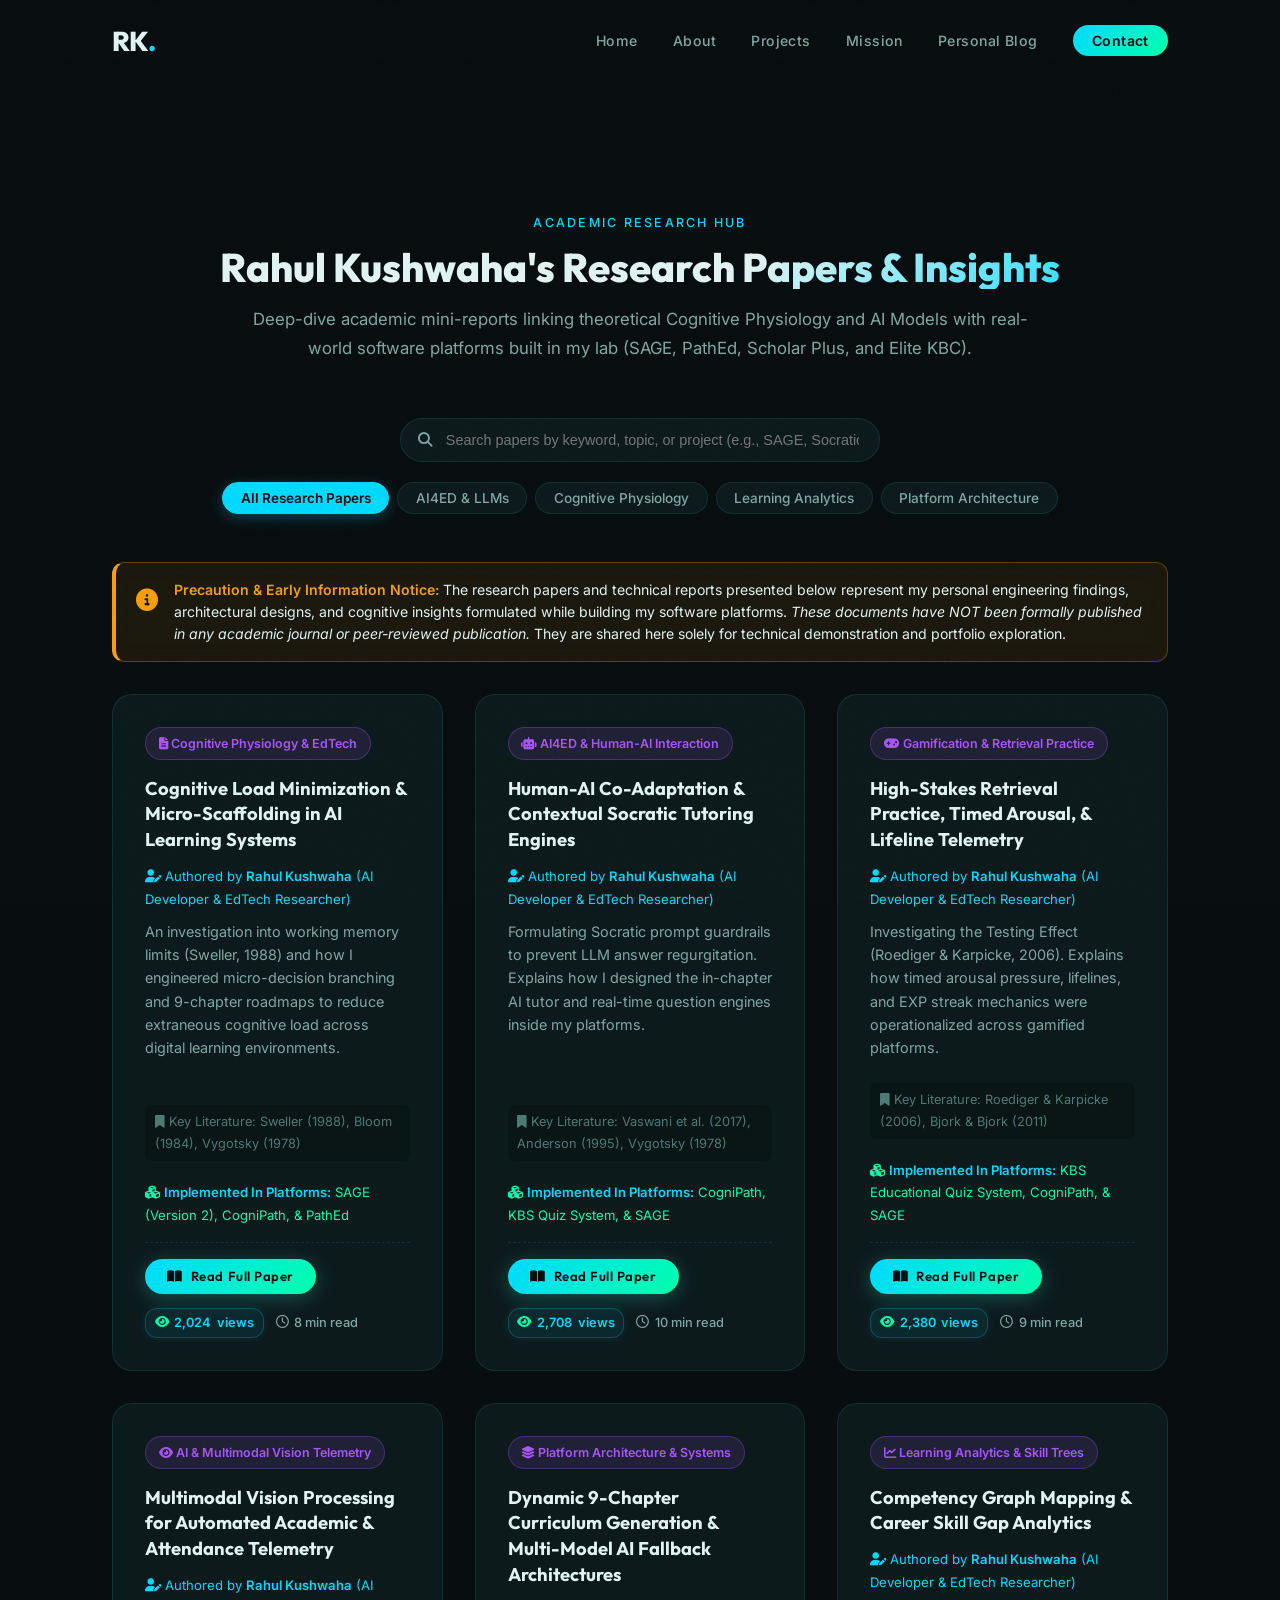
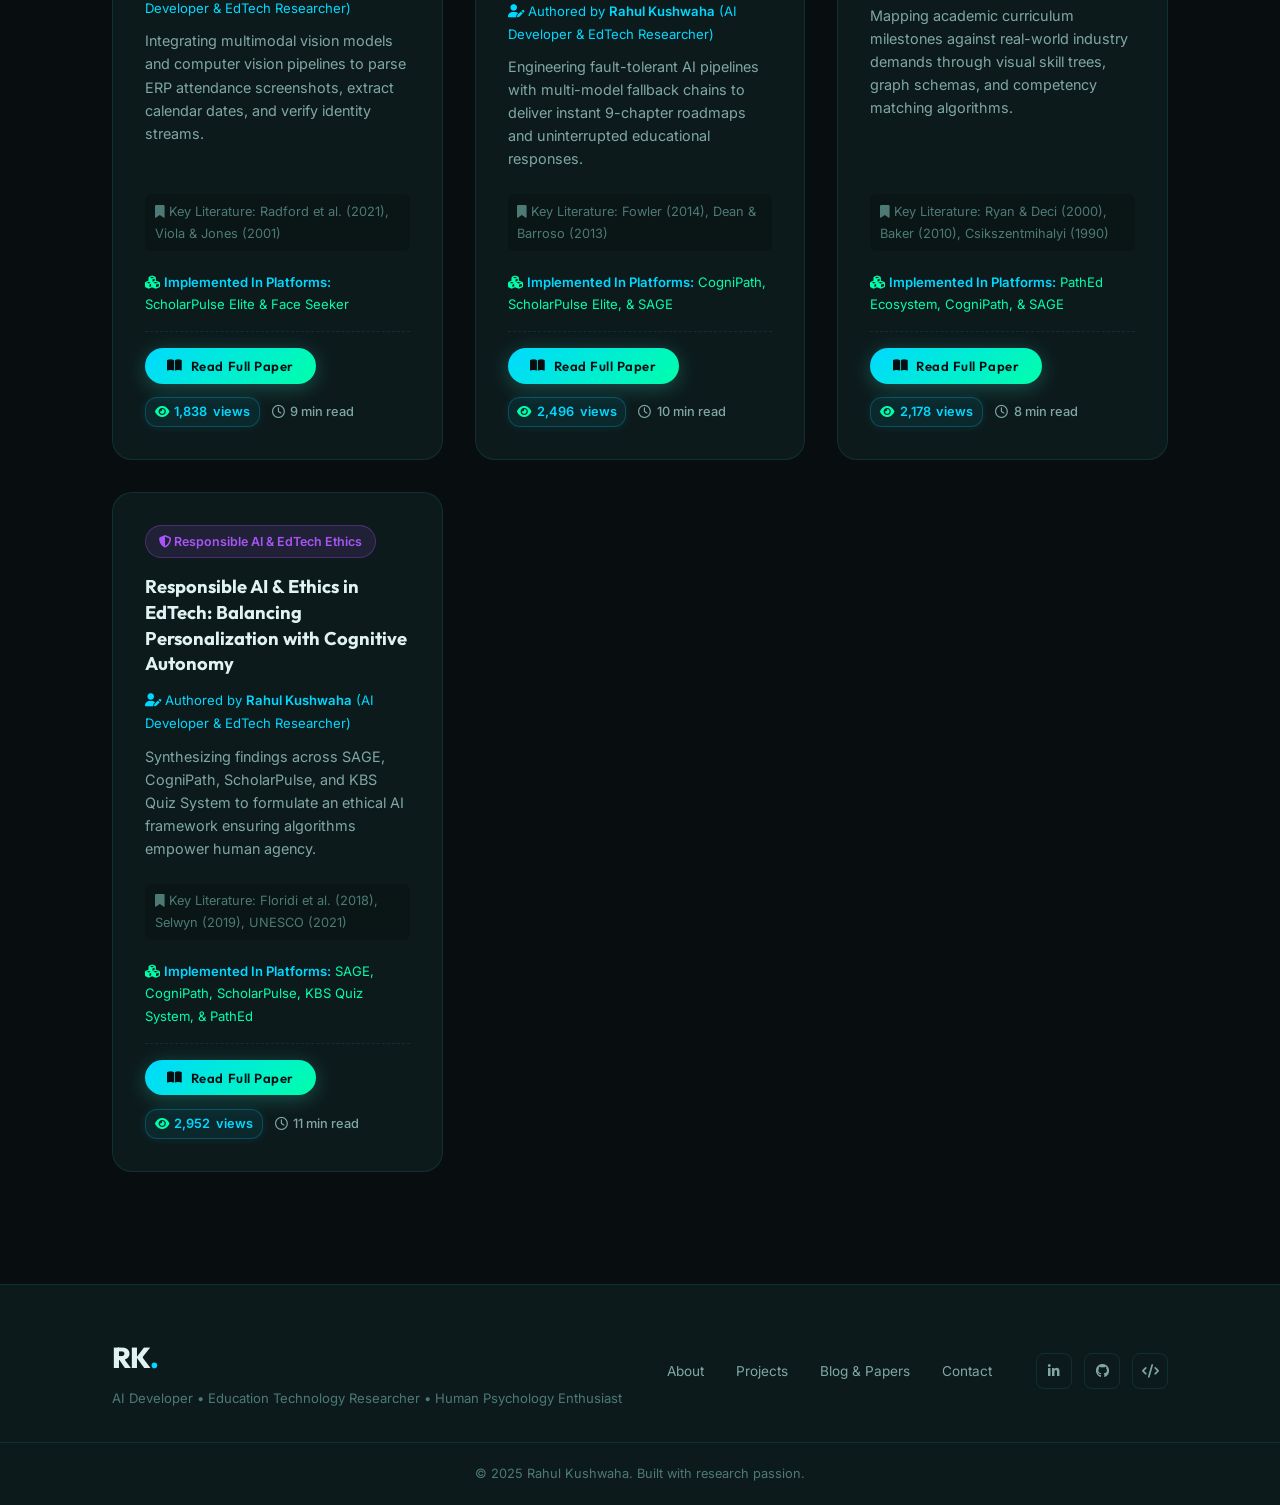
==== commit dabe0c83: "fix: Update project name to KBS Educational Quiz System and sync README details" ====
--- a/blog.html
+++ b/blog.html
@@ -125,7 +125,7 @@
                     </article>
 
                     <!-- Paper 2 -->
-                    <article class="blog-card" data-reveal data-category="ai4ed" data-keywords="cognipath kbc sage socratic llm prompt engineering tutoring ai">
+                    <article class="blog-card" data-reveal data-category="ai4ed" data-keywords="cognipath kbs sage socratic llm prompt engineering tutoring ai">
                         <div class="blog-badge"><i class="fas fa-robot"></i> AI4ED &amp; Human-AI Interaction</div>
                         <h3 class="blog-title">Human-AI Co-Adaptation &amp; Contextual Socratic Tutoring Engines</h3>
                         <p class="blog-author-tag"><i class="fas fa-user-edit"></i> Authored by <strong>Rahul Kushwaha</strong> (AI Developer &amp; EdTech Researcher)</p>
@@ -134,7 +134,7 @@
                             <span><i class="fas fa-bookmark"></i> Key Literature: Vaswani et al. (2017), Anderson (1995), Vygotsky (1978)</span>
                         </div>
                         <div style="font-size: 0.82rem; color: var(--color-accent-2); margin-bottom: 1rem;">
-                            <i class="fas fa-cubes"></i> <strong>Implemented In Platforms:</strong> CogniPath, KBC Quiz System, &amp; SAGE
+                            <i class="fas fa-cubes"></i> <strong>Implemented In Platforms:</strong> CogniPath, KBS Quiz System, &amp; SAGE
                         </div>
                         <div class="blog-footer">
                             <button onclick="openResearchPaper(2)" class="btn btn--primary btn--sm"><i class="fas fa-book-open"></i> Read Full Paper</button>
@@ -146,7 +146,7 @@
                     </article>
 
                     <!-- Paper 3 -->
-                    <article class="blog-card" data-reveal data-category="psychology" data-keywords="kbc cognipath sage retrieval testing effect gamification quiz">
+                    <article class="blog-card" data-reveal data-category="psychology" data-keywords="kbs cognipath sage retrieval testing effect gamification quiz">
                         <div class="blog-badge"><i class="fas fa-gamepad"></i> Gamification &amp; Retrieval Practice</div>
                         <h3 class="blog-title">High-Stakes Retrieval Practice, Timed Arousal, &amp; Lifeline Telemetry</h3>
                         <p class="blog-author-tag"><i class="fas fa-user-edit"></i> Authored by <strong>Rahul Kushwaha</strong> (AI Developer &amp; EdTech Researcher)</p>
@@ -155,7 +155,7 @@
                             <span><i class="fas fa-bookmark"></i> Key Literature: Roediger &amp; Karpicke (2006), Bjork &amp; Bjork (2011)</span>
                         </div>
                         <div style="font-size: 0.82rem; color: var(--color-accent-2); margin-bottom: 1rem;">
-                            <i class="fas fa-cubes"></i> <strong>Implemented In Platforms:</strong> KBC Educational Quiz System, CogniPath, &amp; SAGE
+                            <i class="fas fa-cubes"></i> <strong>Implemented In Platforms:</strong> KBS Educational Quiz System, CogniPath, &amp; SAGE
                         </div>
                         <div class="blog-footer">
                             <button onclick="openResearchPaper(3)" class="btn btn--primary btn--sm"><i class="fas fa-book-open"></i> Read Full Paper</button>
@@ -230,16 +230,16 @@
                     </article>
 
                     <!-- Paper 7 -->
-                    <article class="blog-card" data-reveal data-category="ai4ed" data-keywords="sage cognipath scholarpulse kbc pathed ethics autonomy">
+                    <article class="blog-card" data-reveal data-category="ai4ed" data-keywords="sage cognipath scholarpulse kbs pathed ethics autonomy">
                         <div class="blog-badge"><i class="fas fa-shield-alt"></i> Responsible AI &amp; EdTech Ethics</div>
                         <h3 class="blog-title">Responsible AI &amp; Ethics in EdTech: Balancing Personalization with Cognitive Autonomy</h3>
                         <p class="blog-author-tag"><i class="fas fa-user-edit"></i> Authored by <strong>Rahul Kushwaha</strong> (AI Developer &amp; EdTech Researcher)</p>
-                        <p class="blog-snippet">Synthesizing findings across SAGE, CogniPath, ScholarPulse, and KBC Quiz System to formulate an ethical AI framework ensuring algorithms empower human agency.</p>
+                        <p class="blog-snippet">Synthesizing findings across SAGE, CogniPath, ScholarPulse, and KBS Quiz System to formulate an ethical AI framework ensuring algorithms empower human agency.</p>
                         <div class="blog-citations">
                             <span><i class="fas fa-bookmark"></i> Key Literature: Floridi et al. (2018), Selwyn (2019), UNESCO (2021)</span>
                         </div>
                         <div style="font-size: 0.82rem; color: var(--color-accent-2); margin-bottom: 1rem;">
-                            <i class="fas fa-cubes"></i> <strong>Implemented In Platforms:</strong> SAGE, CogniPath, ScholarPulse, KBC Quiz System, &amp; PathEd
+                            <i class="fas fa-cubes"></i> <strong>Implemented In Platforms:</strong> SAGE, CogniPath, ScholarPulse, KBS Quiz System, &amp; PathEd
                         </div>
                         <div class="blog-footer">
                             <button onclick="openResearchPaper(7)" class="btn btn--primary btn--sm"><i class="fas fa-book-open"></i> Read Full Paper</button>
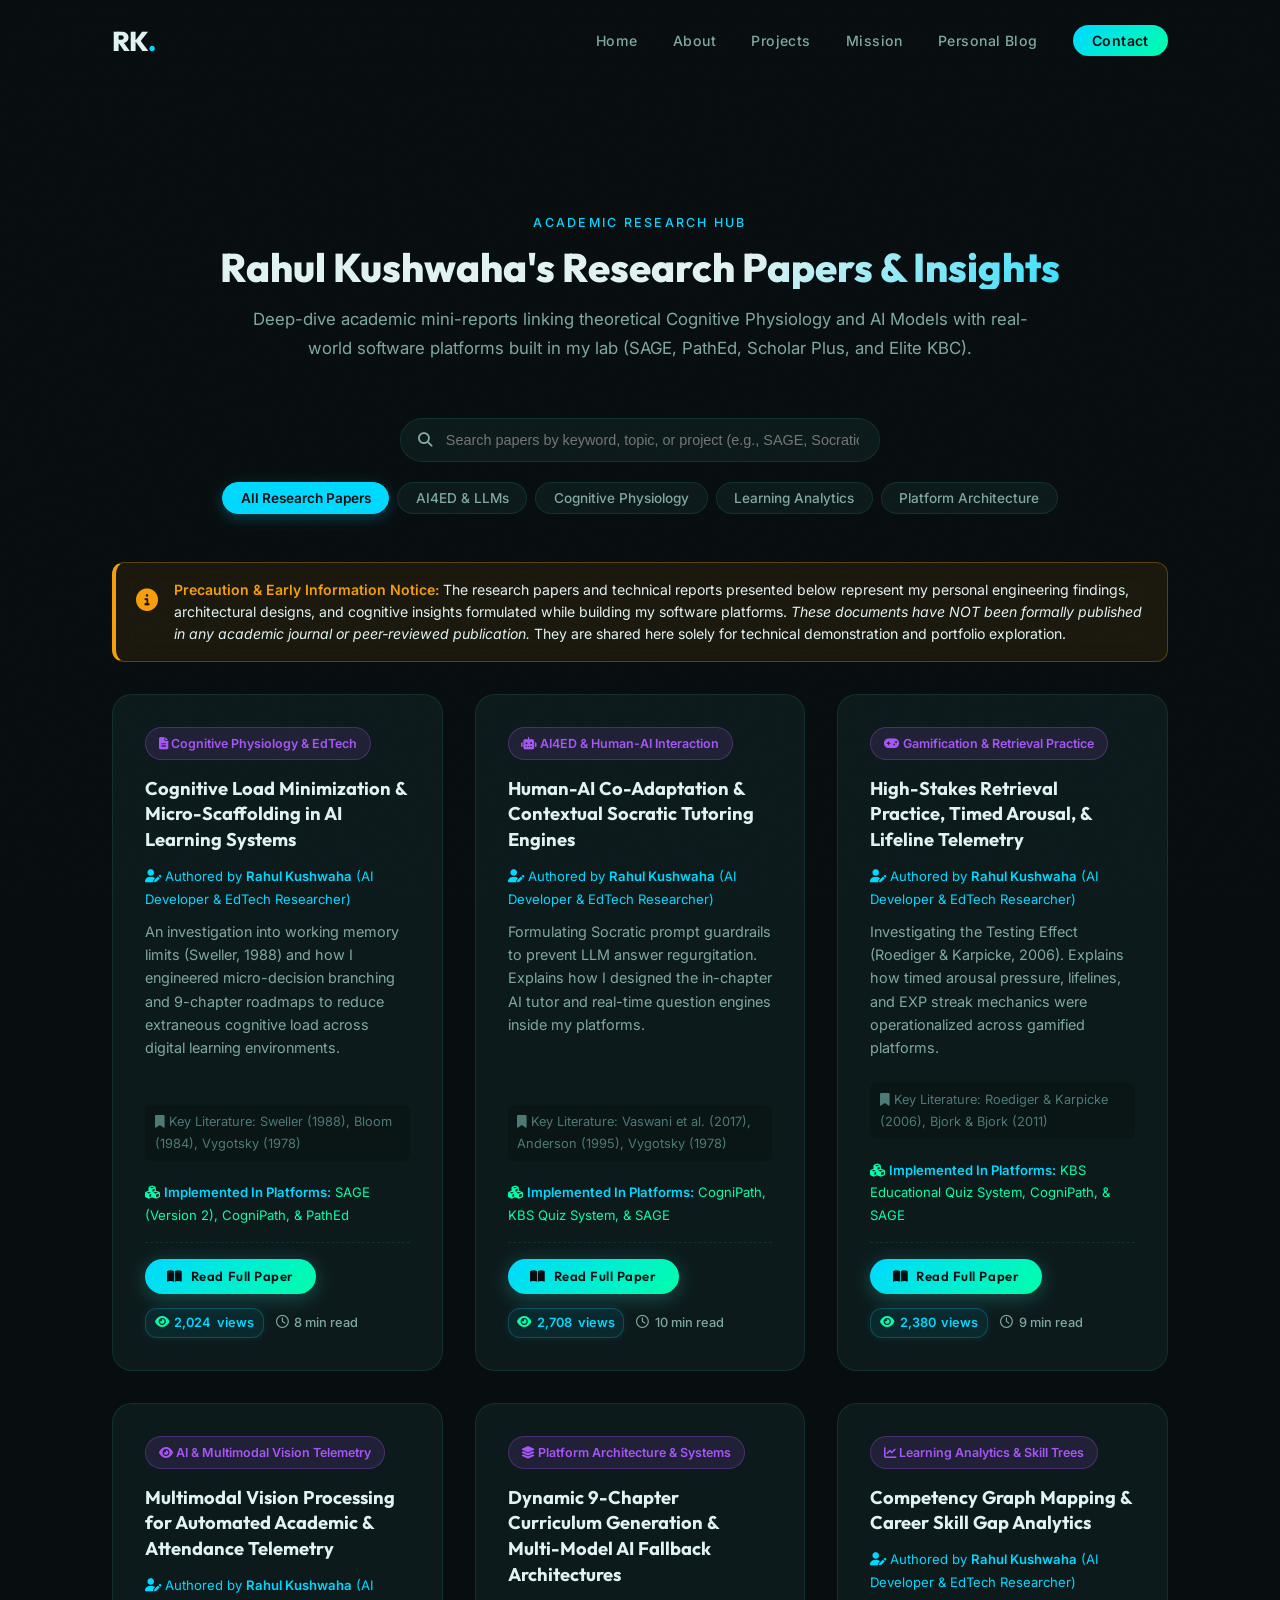
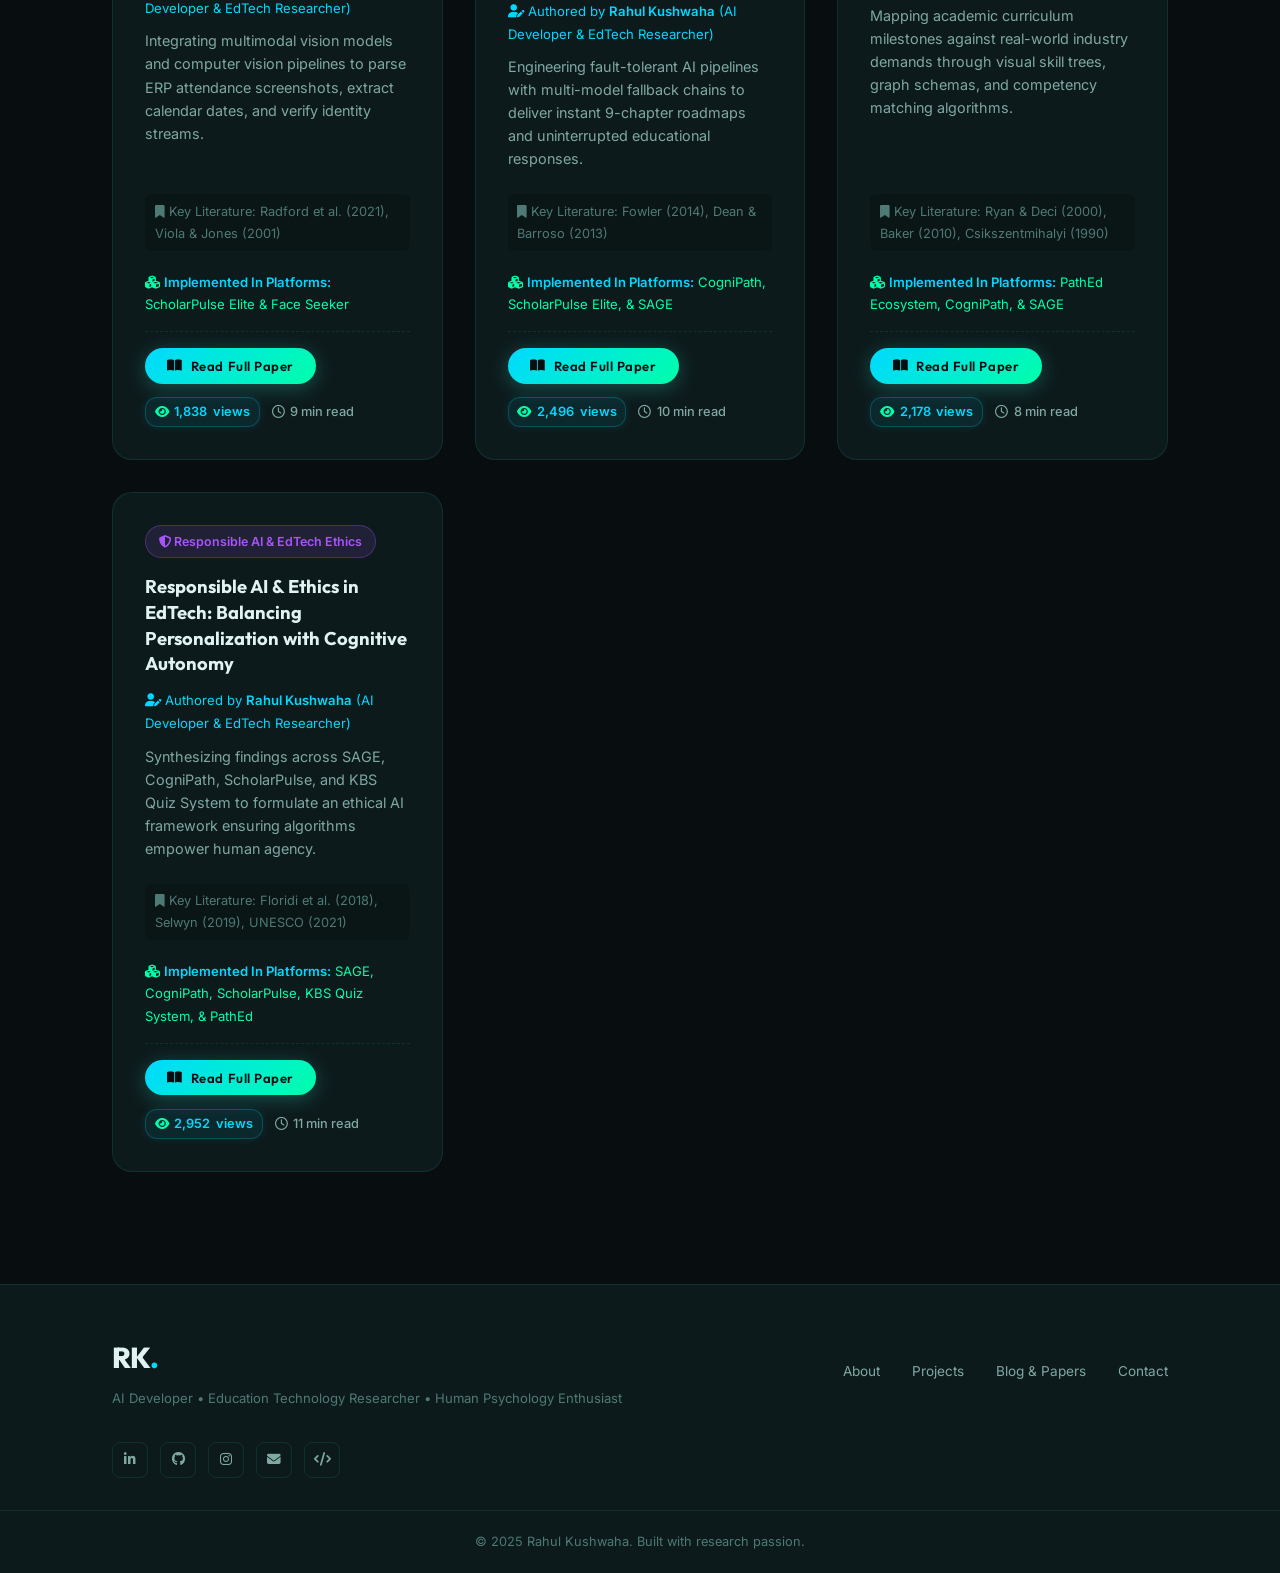
==== commit 8dfb6d5b: "feat: Add Instagram and Email icons below Download CV and across social footers" ====
--- a/blog.html
+++ b/blog.html
@@ -286,6 +286,8 @@
             <div class="footer-socials">
                 <a href="https://www.linkedin.com/in/rahul-kushwaha-7698b3368" target="_blank" rel="noopener" aria-label="LinkedIn"><i class="fab fa-linkedin-in"></i></a>
                 <a href="https://github.com/Dominus005era" target="_blank" rel="noopener" aria-label="GitHub"><i class="fab fa-github"></i></a>
+                <a href="https://www.instagram.com/its_rahul_eon?igsh=MXZ1cWFzdDBnazYwdA==" target="_blank" rel="noopener" aria-label="Instagram"><i class="fab fa-instagram"></i></a>
+                <a href="mailto:r.a.kushwaha005@gmail.com" aria-label="Email Me"><i class="fas fa-envelope"></i></a>
                 <a href="https://leetcode.com/u/tULNEGtHUu/" target="_blank" rel="noopener" aria-label="LeetCode"><i class="fas fa-code"></i></a>
             </div>
         </div>
--- a/style.css
+++ b/style.css
@@ -3472,4 +3472,192 @@
     margin-bottom: 0.5rem;
 }
 
-
+/* ================================================================
+   ██  BENTO GRID — HOW I CAN COLLABORATE SECTION (GKM INSPIRED)
+================================================================ */
+.collaboration-section {
+    position: relative;
+    padding: 6rem 0;
+}
+
+.bento-grid {
+    display: grid;
+    grid-template-columns: repeat(3, 1fr);
+    gap: 1.5rem;
+    margin-top: 2.5rem;
+}
+
+@media (max-width: 1024px) {
+    .bento-grid {
+        grid-template-columns: repeat(2, 1fr);
+    }
+}
+
+@media (max-width: 768px) {
+    .bento-grid {
+        grid-template-columns: 1fr;
+    }
+}
+
+.bento-card {
+    background: rgba(15, 23, 42, 0.65);
+    border: 1px solid rgba(255, 255, 255, 0.08);
+    border-radius: 20px;
+    padding: 2rem;
+    position: relative;
+    overflow: hidden;
+    display: flex;
+    flex-direction: column;
+    justify-content: space-between;
+    transition: transform 0.4s cubic-bezier(0.16, 1, 0.3, 1), border-color 0.4s ease, box-shadow 0.4s ease;
+    backdrop-filter: blur(12px);
+}
+
+.bento-card:hover {
+    transform: translateY(-6px);
+    border-color: rgba(0, 217, 255, 0.35);
+    box-shadow: 0 20px 40px rgba(0, 0, 0, 0.4), 0 0 30px rgba(0, 217, 255, 0.12);
+}
+
+.bento-card.col-span-2 {
+    grid-column: span 2;
+}
+
+.bento-card.col-span-3 {
+    grid-column: span 3;
+}
+
+@media (max-width: 1024px) {
+    .bento-card.col-span-2,
+    .bento-card.col-span-3 {
+        grid-column: span 1;
+    }
+}
+
+.bento-header {
+    display: flex;
+    align-items: center;
+    justify-content: space-between;
+    margin-bottom: 1.25rem;
+}
+
+.bento-icon {
+    width: 50px;
+    height: 50px;
+    border-radius: 14px;
+    display: flex;
+    align-items: center;
+    justify-content: center;
+    font-size: 1.5rem;
+    background: rgba(0, 217, 255, 0.1);
+    color: var(--color-accent);
+    border: 1px solid rgba(0, 217, 255, 0.2);
+}
+
+.bento-badge {
+    font-size: 0.78rem;
+    font-weight: 700;
+    letter-spacing: 0.05em;
+    text-transform: uppercase;
+    padding: 0.3rem 0.75rem;
+    border-radius: 20px;
+    background: rgba(0, 217, 255, 0.1);
+    color: var(--color-accent);
+    border: 1px solid rgba(0, 217, 255, 0.25);
+}
+
+/* Color Themes */
+.bento-theme-blue .bento-icon { background: rgba(0, 217, 255, 0.12); color: #00d9ff; border-color: rgba(0, 217, 255, 0.3); }
+.bento-theme-blue .bento-badge { background: rgba(0, 217, 255, 0.12); color: #00d9ff; border-color: rgba(0, 217, 255, 0.3); }
+
+.bento-theme-purple .bento-icon { background: rgba(168, 85, 247, 0.12); color: #a855f7; border-color: rgba(168, 85, 247, 0.3); }
+.bento-theme-purple .bento-badge { background: rgba(168, 85, 247, 0.12); color: #a855f7; border-color: rgba(168, 85, 247, 0.3); }
+
+.bento-theme-gold .bento-icon { background: rgba(234, 179, 8, 0.12); color: #eab308; border-color: rgba(234, 179, 8, 0.3); }
+.bento-theme-gold .bento-badge { background: rgba(234, 179, 8, 0.12); color: #eab308; border-color: rgba(234, 179, 8, 0.3); }
+
+.bento-theme-cyan .bento-icon { background: rgba(16, 185, 129, 0.12); color: #10b981; border-color: rgba(16, 185, 129, 0.3); }
+.bento-theme-cyan .bento-badge { background: rgba(16, 185, 129, 0.12); color: #10b981; border-color: rgba(16, 185, 129, 0.3); }
+
+.bento-theme-green .bento-icon { background: rgba(34, 197, 94, 0.12); color: #22c55e; border-color: rgba(34, 197, 94, 0.3); }
+.bento-theme-green .bento-badge { background: rgba(34, 197, 94, 0.12); color: #22c55e; border-color: rgba(34, 197, 94, 0.3); }
+
+.bento-metric {
+    font-size: 0.82rem;
+    font-weight: 600;
+    color: var(--color-accent-2);
+    text-transform: uppercase;
+    letter-spacing: 0.05em;
+    margin-bottom: 0.35rem;
+}
+
+.bento-card h3 {
+    font-size: 1.35rem;
+    font-weight: 700;
+    color: var(--color-heading);
+    margin-bottom: 0.75rem;
+}
+
+.bento-intro {
+    font-size: 0.92rem;
+    line-height: 1.6;
+    color: var(--color-text-muted);
+    margin-bottom: 1.5rem;
+}
+
+.bento-subgrid {
+    display: grid;
+    grid-template-columns: repeat(auto-fit, minmax(200px, 1fr));
+    gap: 1rem;
+    margin-bottom: 1.5rem;
+}
+
+.bento-subbox {
+    background: rgba(255, 255, 255, 0.03);
+    border: 1px solid rgba(255, 255, 255, 0.06);
+    border-radius: 12px;
+    padding: 1rem;
+    display: flex;
+    align-items: flex-start;
+    gap: 0.85rem;
+}
+
+.subbox-icon {
+    font-size: 1.15rem;
+    color: var(--color-accent);
+    margin-top: 0.1rem;
+}
+
+.subbox-text h4 {
+    font-size: 0.95rem;
+    font-weight: 600;
+    color: var(--color-heading);
+    margin-bottom: 0.25rem;
+}
+
+.subbox-text p {
+    font-size: 0.82rem;
+    color: var(--color-text-muted);
+    line-height: 1.45;
+}
+
+.bento-tags {
+    display: flex;
+    flex-wrap: wrap;
+    gap: 0.5rem;
+    margin-top: auto;
+    padding-top: 1rem;
+    border-top: 1px solid rgba(255, 255, 255, 0.06);
+}
+
+.bento-tag {
+    font-size: 0.78rem;
+    font-weight: 500;
+    background: rgba(255, 255, 255, 0.05);
+    border: 1px solid rgba(255, 255, 255, 0.1);
+    color: var(--color-text-muted);
+    padding: 0.25rem 0.65rem;
+    border-radius: 20px;
+}
+
+
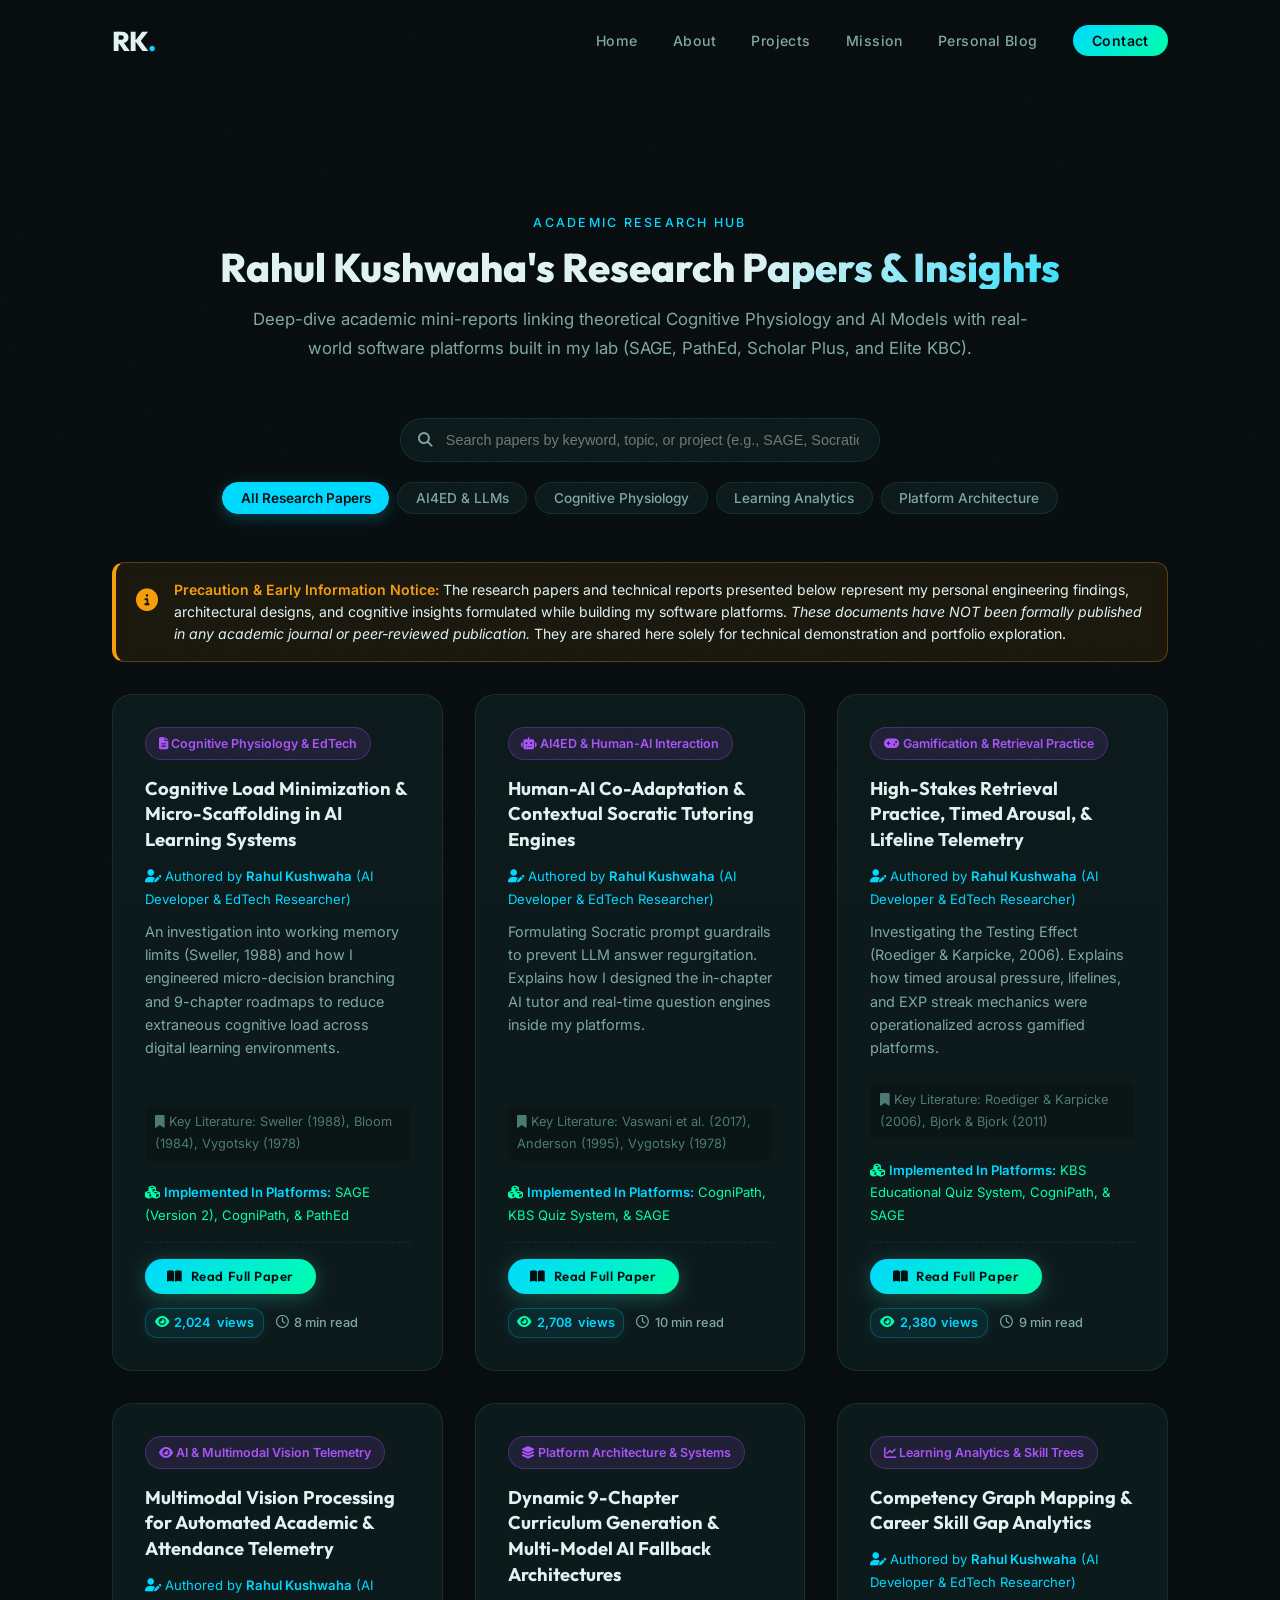
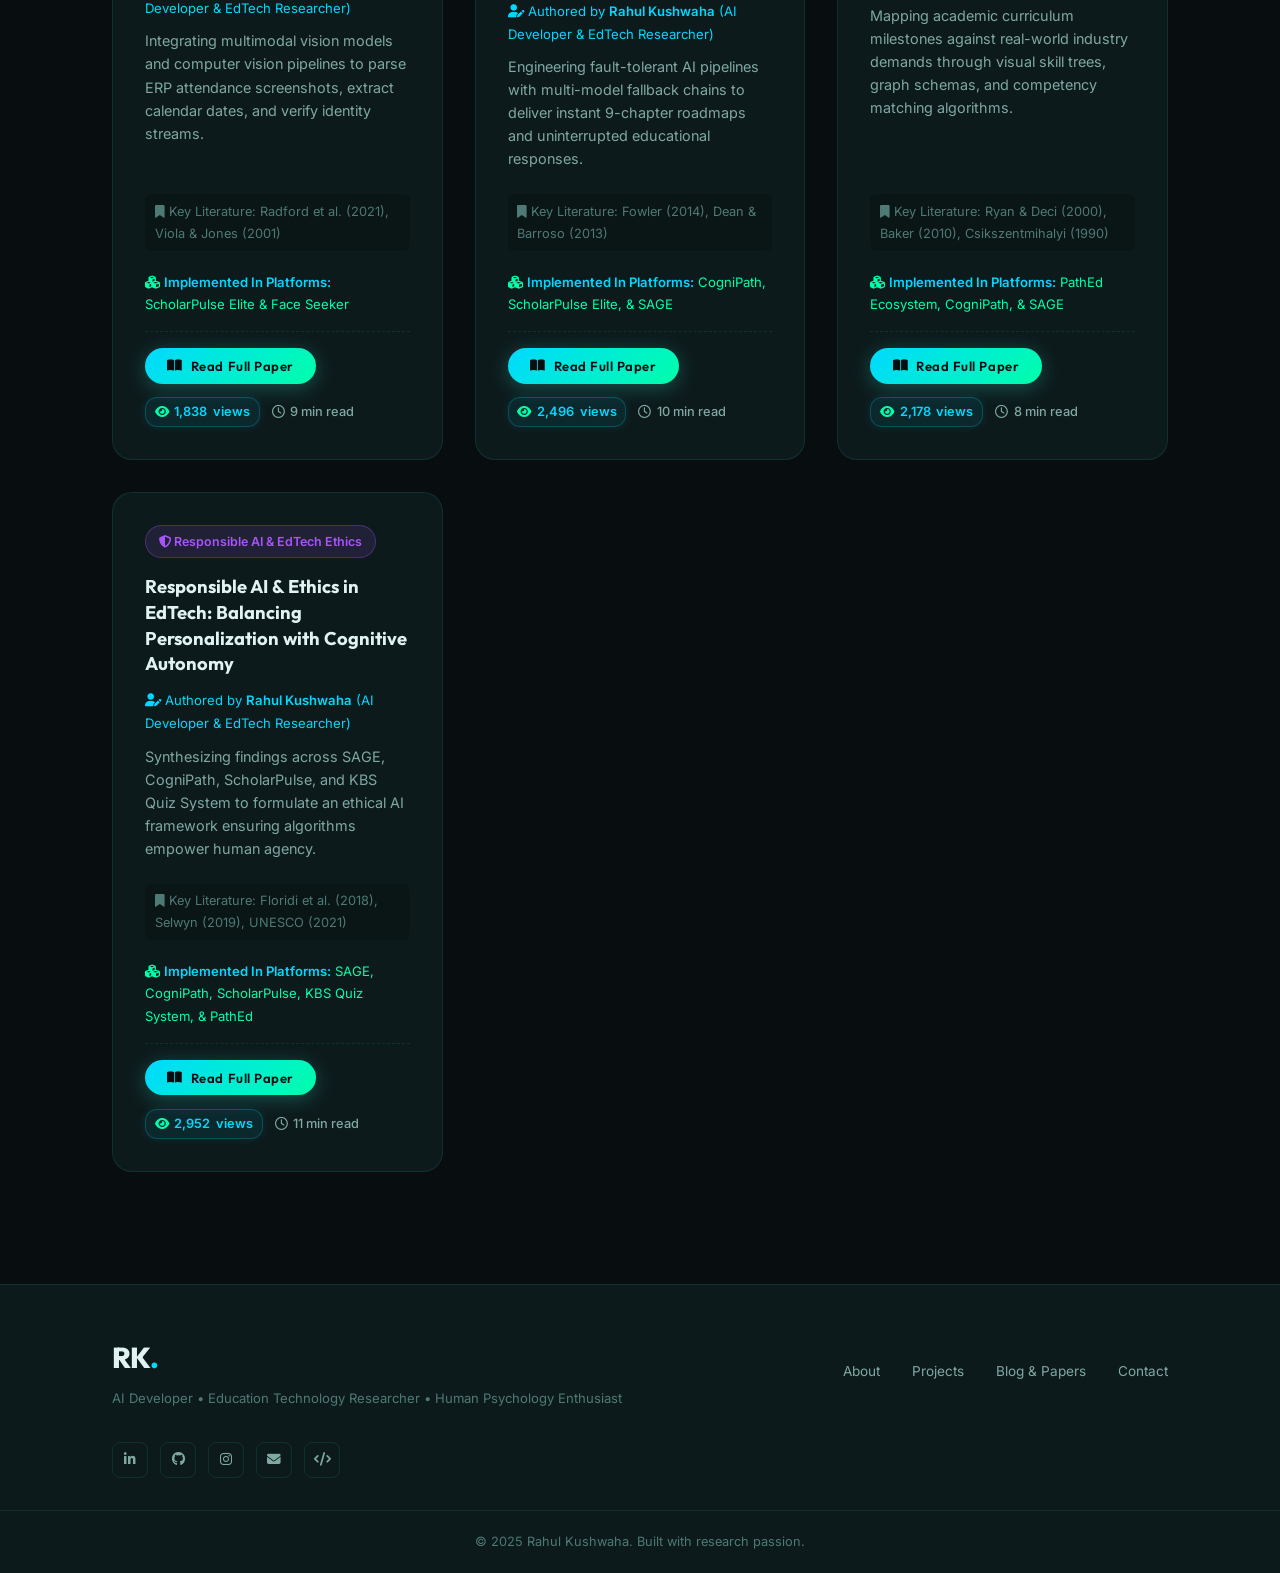
==== commit 6271f294: "fix: Update head title and Open Graph social preview meta tags to AI & EdTech Developer" ====
--- a/blog.html
+++ b/blog.html
@@ -4,8 +4,11 @@
     <meta charset="UTF-8">
     <meta name="viewport" content="width=device-width, initial-scale=1.0">
     <title>Academic Research Blog — Rahul Kushwaha | AI &amp; EdTech Researcher</title>
-    <meta name="description" content="Academic research papers, literature analyses, and technical insights authored by Rahul Kushwaha exploring AI, Cognitive Psychology, EdTech, and Learning Sciences.">
+    <meta name="description" content="Academic research papers, literature analyses, and technical insights authored by Rahul Kushwaha exploring AI, Cognitive Physiology, EdTech, and Learning Sciences.">
     <meta name="author" content="Rahul Kushwaha">
+    <meta property="og:title" content="Academic Research Blog — Rahul Kushwaha | AI &amp; EdTech Researcher">
+    <meta property="og:description" content="AI &amp; EdTech Developer · Cognitive Physiology Researcher · Academic Research Whitepapers">
+    <meta property="og:type" content="website">
 
     <!-- Google Fonts -->
     <link rel="preconnect" href="https://fonts.googleapis.com">
--- a/style.css
+++ b/style.css
@@ -3660,4 +3660,154 @@
     border-radius: 20px;
 }
 
-
+/* ================================================================
+   ██  ENHANCED MILESTONES & HIGHLIGHTS UI STYLING
+================================================================ */
+
+/* Experience / Milestones Glassmorphic Cards */
+.glass-milestone-card {
+    background: rgba(15, 23, 42, 0.7) !important;
+    border: 1px solid rgba(255, 255, 255, 0.08) !important;
+    border-left: 4px solid var(--color-accent) !important;
+    border-radius: 16px !important;
+    padding: 2rem !important;
+    backdrop-filter: blur(12px);
+    transition: transform 0.35s ease, border-color 0.35s ease, box-shadow 0.35s ease !important;
+}
+
+.glass-milestone-card:hover {
+    transform: translateY(-5px);
+    border-color: rgba(0, 217, 255, 0.4) !important;
+    box-shadow: 0 15px 35px rgba(0, 0, 0, 0.35), 0 0 25px rgba(0, 217, 255, 0.15) !important;
+}
+
+.milestone-card-header {
+    display: flex;
+    align-items: center;
+    justify-content: space-between;
+    margin-bottom: 0.75rem;
+}
+
+.milestone-live-badge {
+    font-size: 0.75rem;
+    font-weight: 700;
+    letter-spacing: 0.05em;
+    text-transform: uppercase;
+    color: #00ffaa;
+    background: rgba(0, 255, 170, 0.1);
+    border: 1px solid rgba(0, 255, 170, 0.25);
+    padding: 0.25rem 0.65rem;
+    border-radius: 20px;
+    display: flex;
+    align-items: center;
+    gap: 0.4rem;
+}
+
+.m-tag {
+    display: inline-flex;
+    align-items: center;
+    gap: 0.35rem;
+    font-size: 0.78rem;
+    font-weight: 600;
+    padding: 0.3rem 0.7rem;
+    border-radius: 14px;
+    border: 1px solid transparent;
+}
+.cyan-tag { background: rgba(0, 217, 255, 0.1); color: #00d9ff; border-color: rgba(0, 217, 255, 0.25); }
+.blue-tag { background: rgba(59, 130, 246, 0.1); color: #3b82f6; border-color: rgba(59, 130, 246, 0.25); }
+.purple-tag { background: rgba(168, 85, 247, 0.1); color: #a855f7; border-color: rgba(168, 85, 247, 0.25); }
+.gold-tag { background: rgba(234, 179, 8, 0.1); color: #eab308; border-color: rgba(234, 179, 8, 0.25); }
+.green-tag { background: rgba(34, 197, 94, 0.1); color: #22c55e; border-color: rgba(34, 197, 94, 0.25); }
+
+
+/* Bento Highlights / Achievements Cards */
+.bento-achieve-card {
+    background: rgba(15, 23, 42, 0.65) !important;
+    border: 1px solid rgba(255, 255, 255, 0.08) !important;
+    border-radius: 20px !important;
+    padding: 2rem !important;
+    display: flex !important;
+    flex-direction: column !important;
+    justify-content: space-between !important;
+    backdrop-filter: blur(12px);
+    position: relative;
+    overflow: hidden;
+    transition: transform 0.4s cubic-bezier(0.16, 1, 0.3, 1), border-color 0.4s ease, box-shadow 0.4s ease !important;
+}
+
+.bento-achieve-card::before {
+    content: '';
+    position: absolute;
+    top: 0; left: 0;
+    width: 100%; height: 3px;
+    background: linear-gradient(90deg, transparent, var(--color-accent), transparent);
+    opacity: 0;
+    transition: opacity 0.4s ease;
+}
+
+.bento-achieve-card:hover::before {
+    opacity: 1;
+}
+
+.bento-achieve-card:hover {
+    transform: translateY(-6px) !important;
+    border-color: rgba(0, 217, 255, 0.35) !important;
+    box-shadow: 0 20px 40px rgba(0, 0, 0, 0.4), 0 0 30px rgba(0, 217, 255, 0.12) !important;
+}
+
+.achieve-card-header {
+    display: flex;
+    align-items: center;
+    justify-content: space-between;
+    margin-bottom: 1.25rem;
+}
+
+.achieve-icon-wrap {
+    width: 52px;
+    height: 52px;
+    border-radius: 14px;
+    display: flex;
+    align-items: center;
+    justify-content: center;
+    font-size: 1.4rem;
+    flex-shrink: 0;
+}
+
+.purple-glow { background: rgba(168, 85, 247, 0.12); color: #a855f7; border: 1px solid rgba(168, 85, 247, 0.3); }
+.cyan-glow { background: rgba(0, 217, 255, 0.12); color: #00d9ff; border: 1px solid rgba(0, 217, 255, 0.3); }
+.blue-glow { background: rgba(59, 130, 246, 0.12); color: #3b82f6; border: 1px solid rgba(59, 130, 246, 0.3); }
+.green-glow { background: rgba(34, 197, 94, 0.12); color: #22c55e; border: 1px solid rgba(34, 197, 94, 0.3); }
+
+.achieve-pill-badge {
+    font-size: 0.76rem;
+    font-weight: 700;
+    letter-spacing: 0.05em;
+    text-transform: uppercase;
+    padding: 0.3rem 0.75rem;
+    border-radius: 20px;
+}
+.purple-pill { background: rgba(168, 85, 247, 0.12); color: #a855f7; border: 1px solid rgba(168, 85, 247, 0.3); }
+.cyan-pill { background: rgba(0, 217, 255, 0.12); color: #00d9ff; border: 1px solid rgba(0, 217, 255, 0.3); }
+.blue-pill { background: rgba(59, 130, 246, 0.12); color: #3b82f6; border: 1px solid rgba(59, 130, 246, 0.3); }
+.green-pill { background: rgba(34, 197, 94, 0.12); color: #22c55e; border: 1px solid rgba(34, 197, 94, 0.3); }
+
+.achieve-mini-tags {
+    display: flex;
+    flex-wrap: wrap;
+    gap: 0.4rem;
+    margin-top: 1.25rem;
+    padding-top: 0.85rem;
+    border-top: 1px solid rgba(255, 255, 255, 0.06);
+}
+
+.achieve-mini-tags span {
+    font-size: 0.75rem;
+    font-weight: 600;
+    background: rgba(255, 255, 255, 0.04);
+    border: 1px solid rgba(255, 255, 255, 0.08);
+    color: var(--color-text-muted);
+    padding: 0.2rem 0.6rem;
+    border-radius: 12px;
+}
+
+
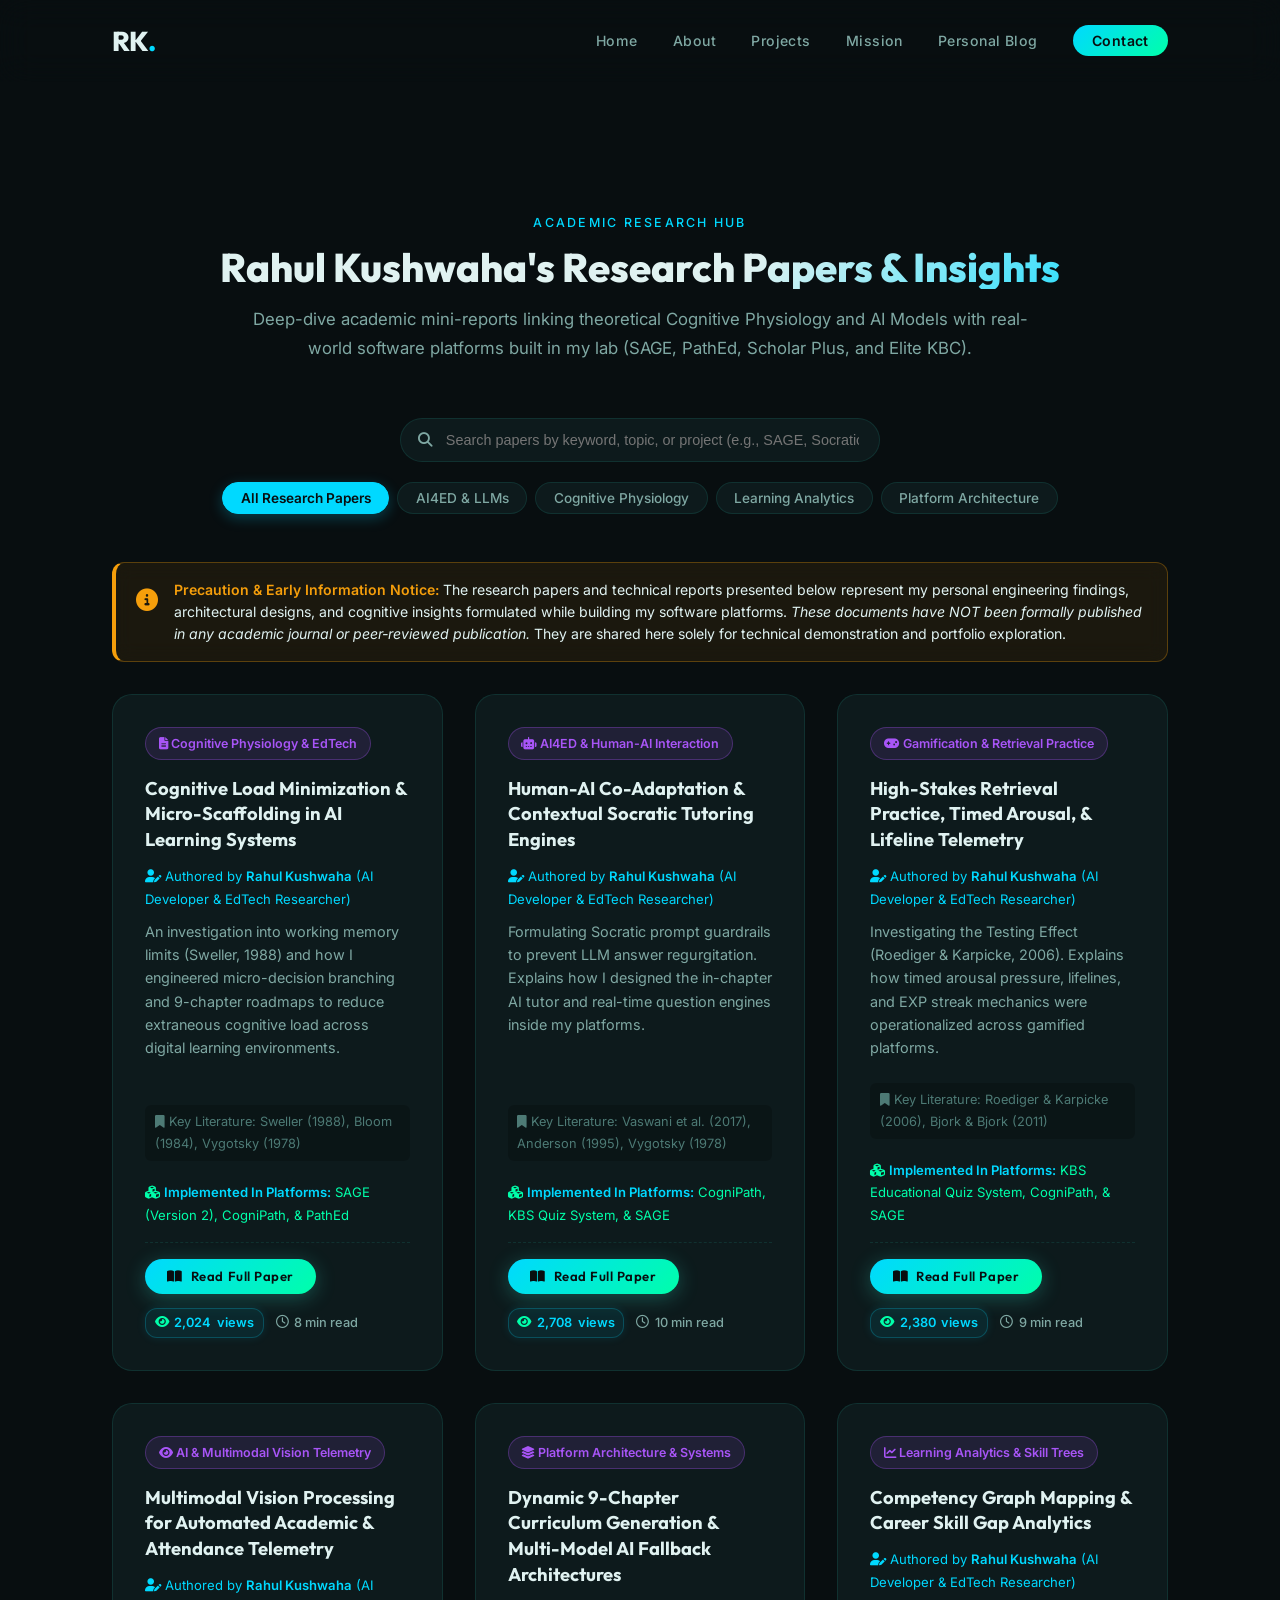
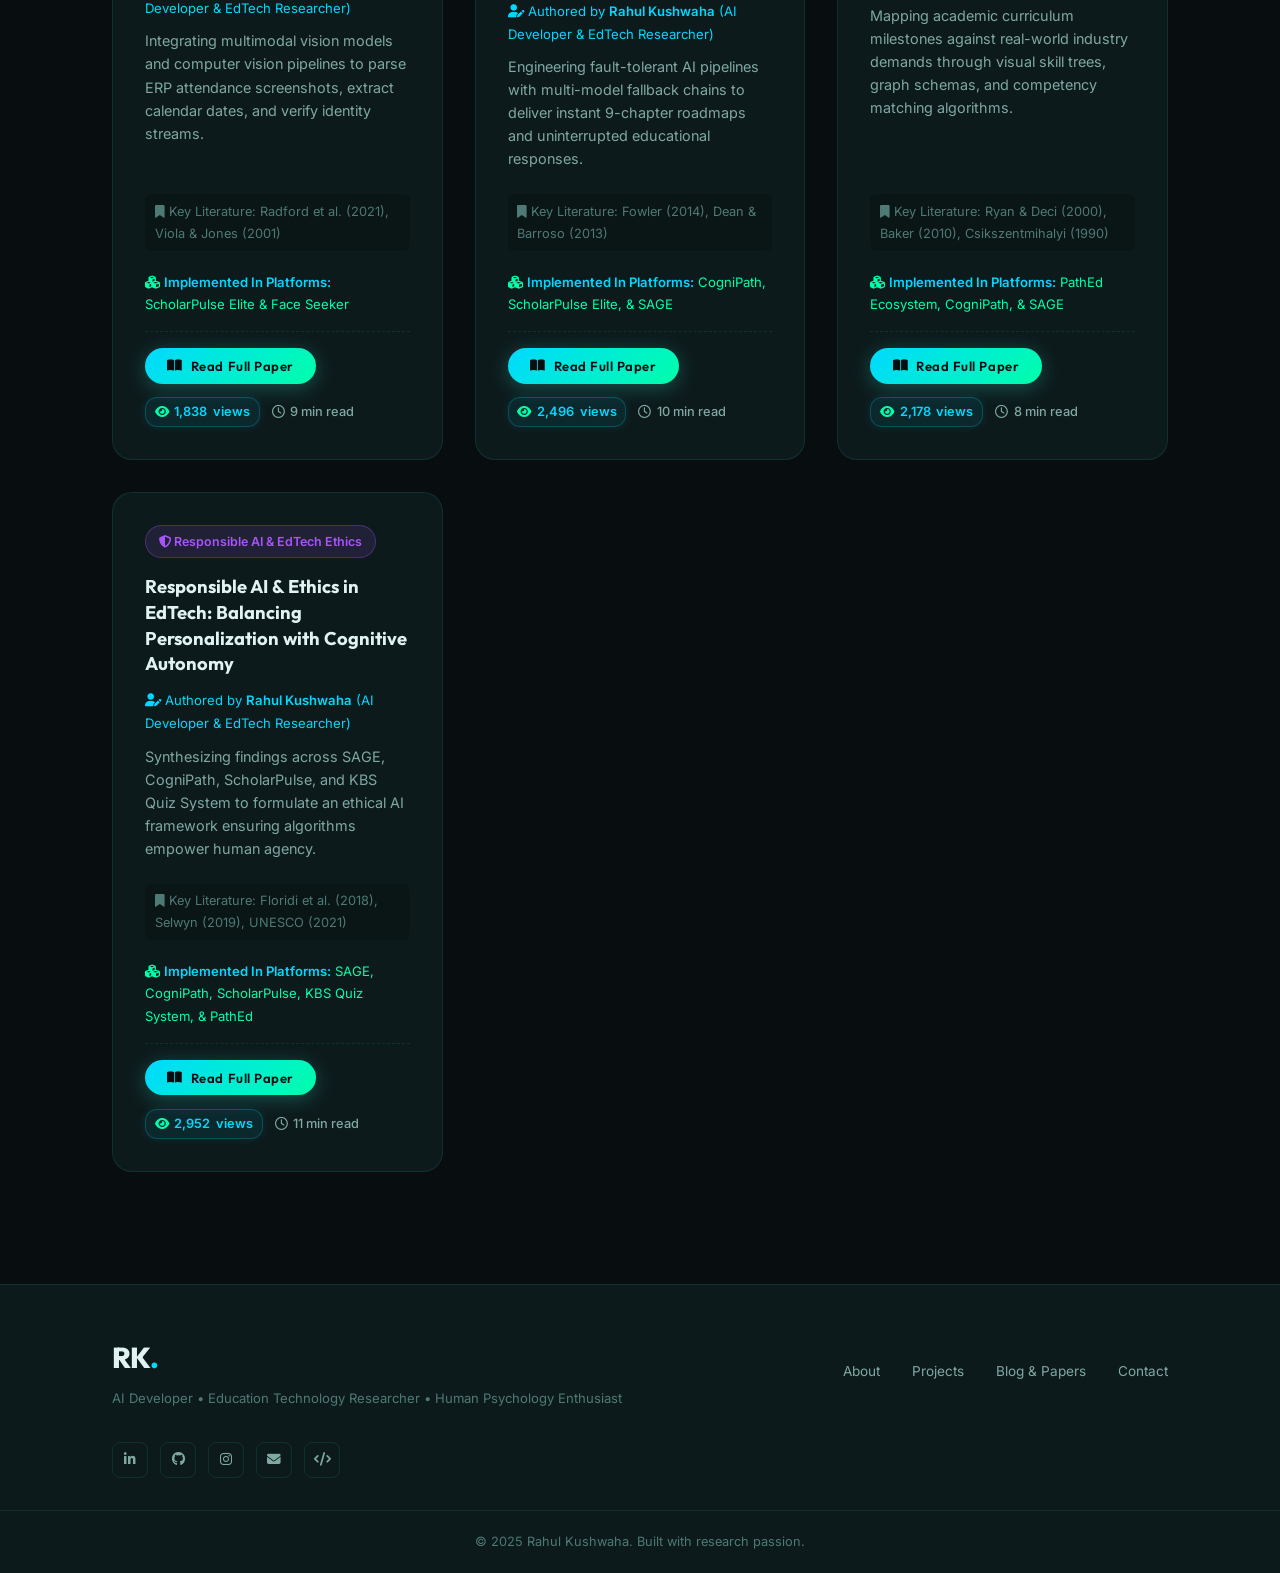
==== commit 103eb107: "fix: Update Open Graph and title meta tags to AI Developer & EdTech Researcher / AI Learning Systems" ====
--- a/blog.html
+++ b/blog.html
@@ -4,11 +4,8 @@
     <meta charset="UTF-8">
     <meta name="viewport" content="width=device-width, initial-scale=1.0">
     <title>Academic Research Blog — Rahul Kushwaha | AI &amp; EdTech Researcher</title>
-    <meta name="description" content="Academic research papers, literature analyses, and technical insights authored by Rahul Kushwaha exploring AI, Cognitive Physiology, EdTech, and Learning Sciences.">
+    <meta name="description" content="Academic research papers, literature analyses, and technical insights authored by Rahul Kushwaha exploring AI, Cognitive Psychology, EdTech, and Learning Sciences.">
     <meta name="author" content="Rahul Kushwaha">
-    <meta property="og:title" content="Academic Research Blog — Rahul Kushwaha | AI &amp; EdTech Researcher">
-    <meta property="og:description" content="AI &amp; EdTech Developer · Cognitive Physiology Researcher · Academic Research Whitepapers">
-    <meta property="og:type" content="website">
 
     <!-- Google Fonts -->
     <link rel="preconnect" href="https://fonts.googleapis.com">
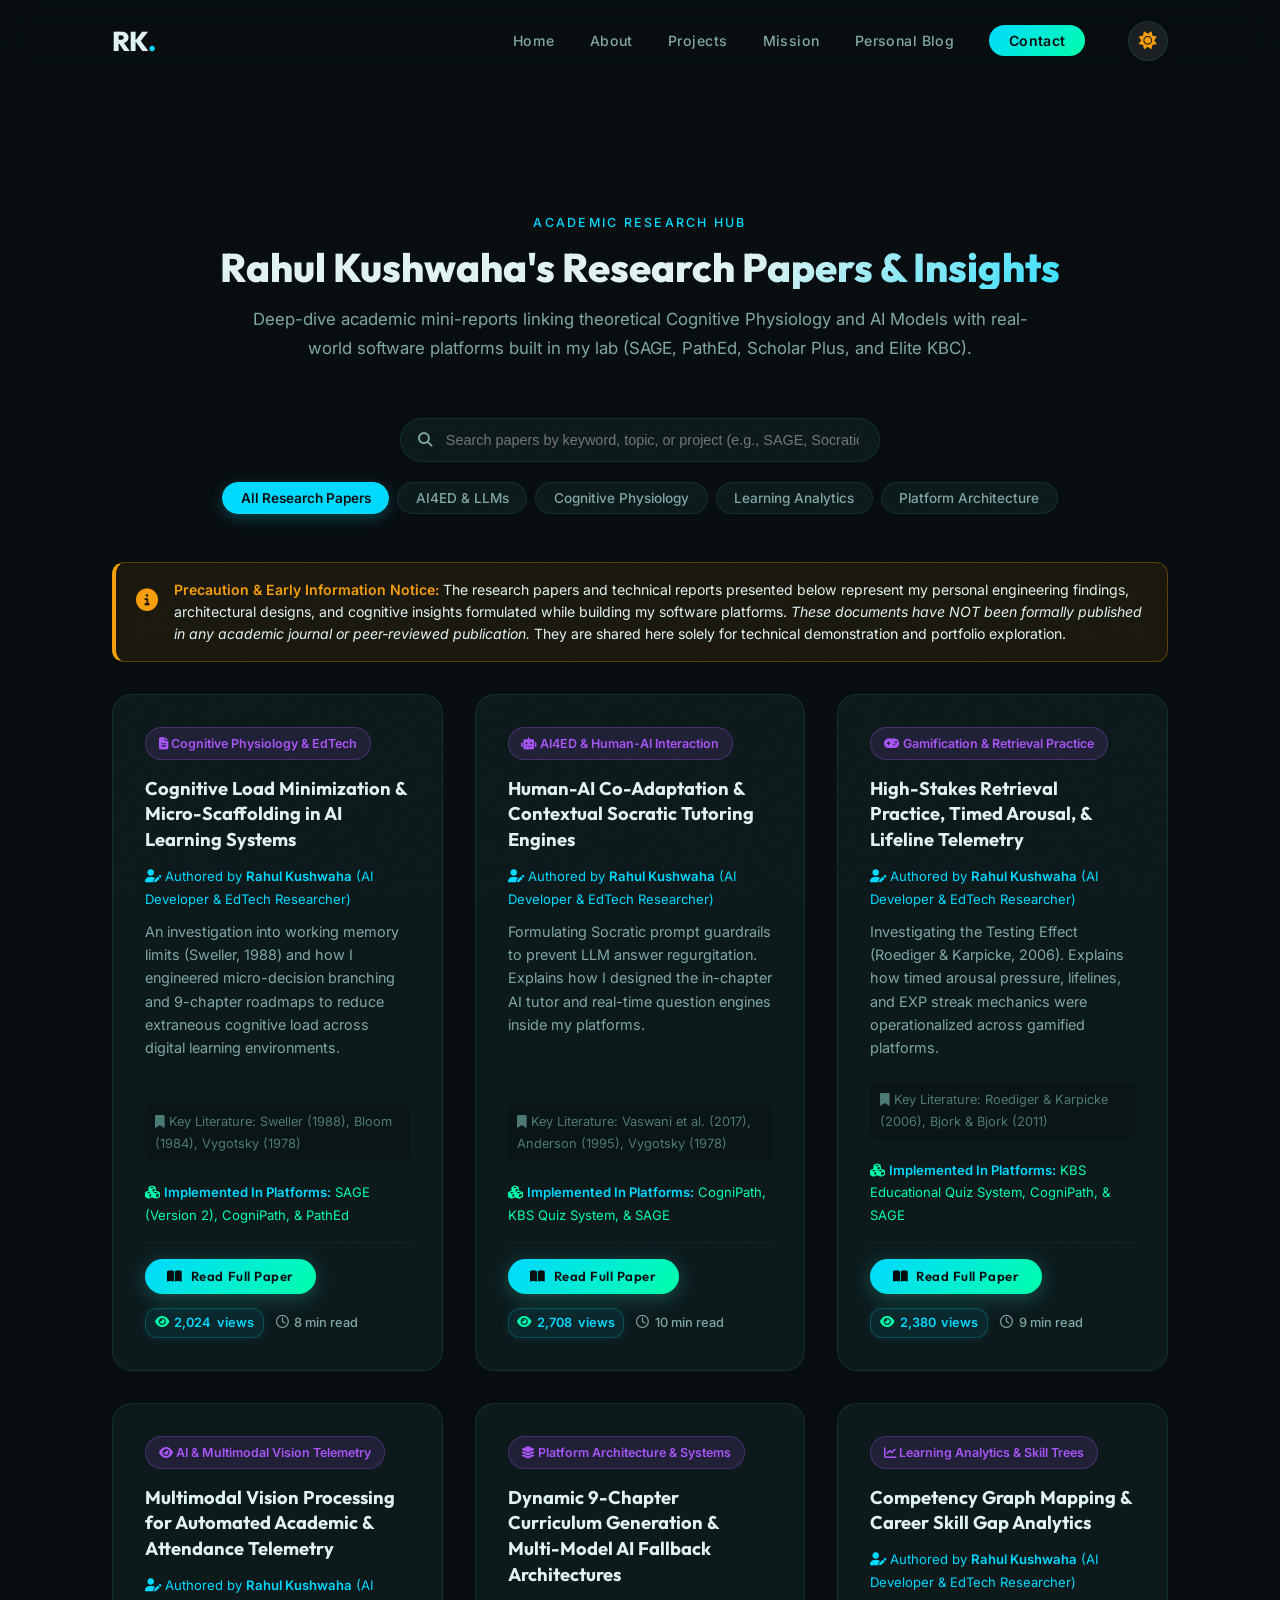
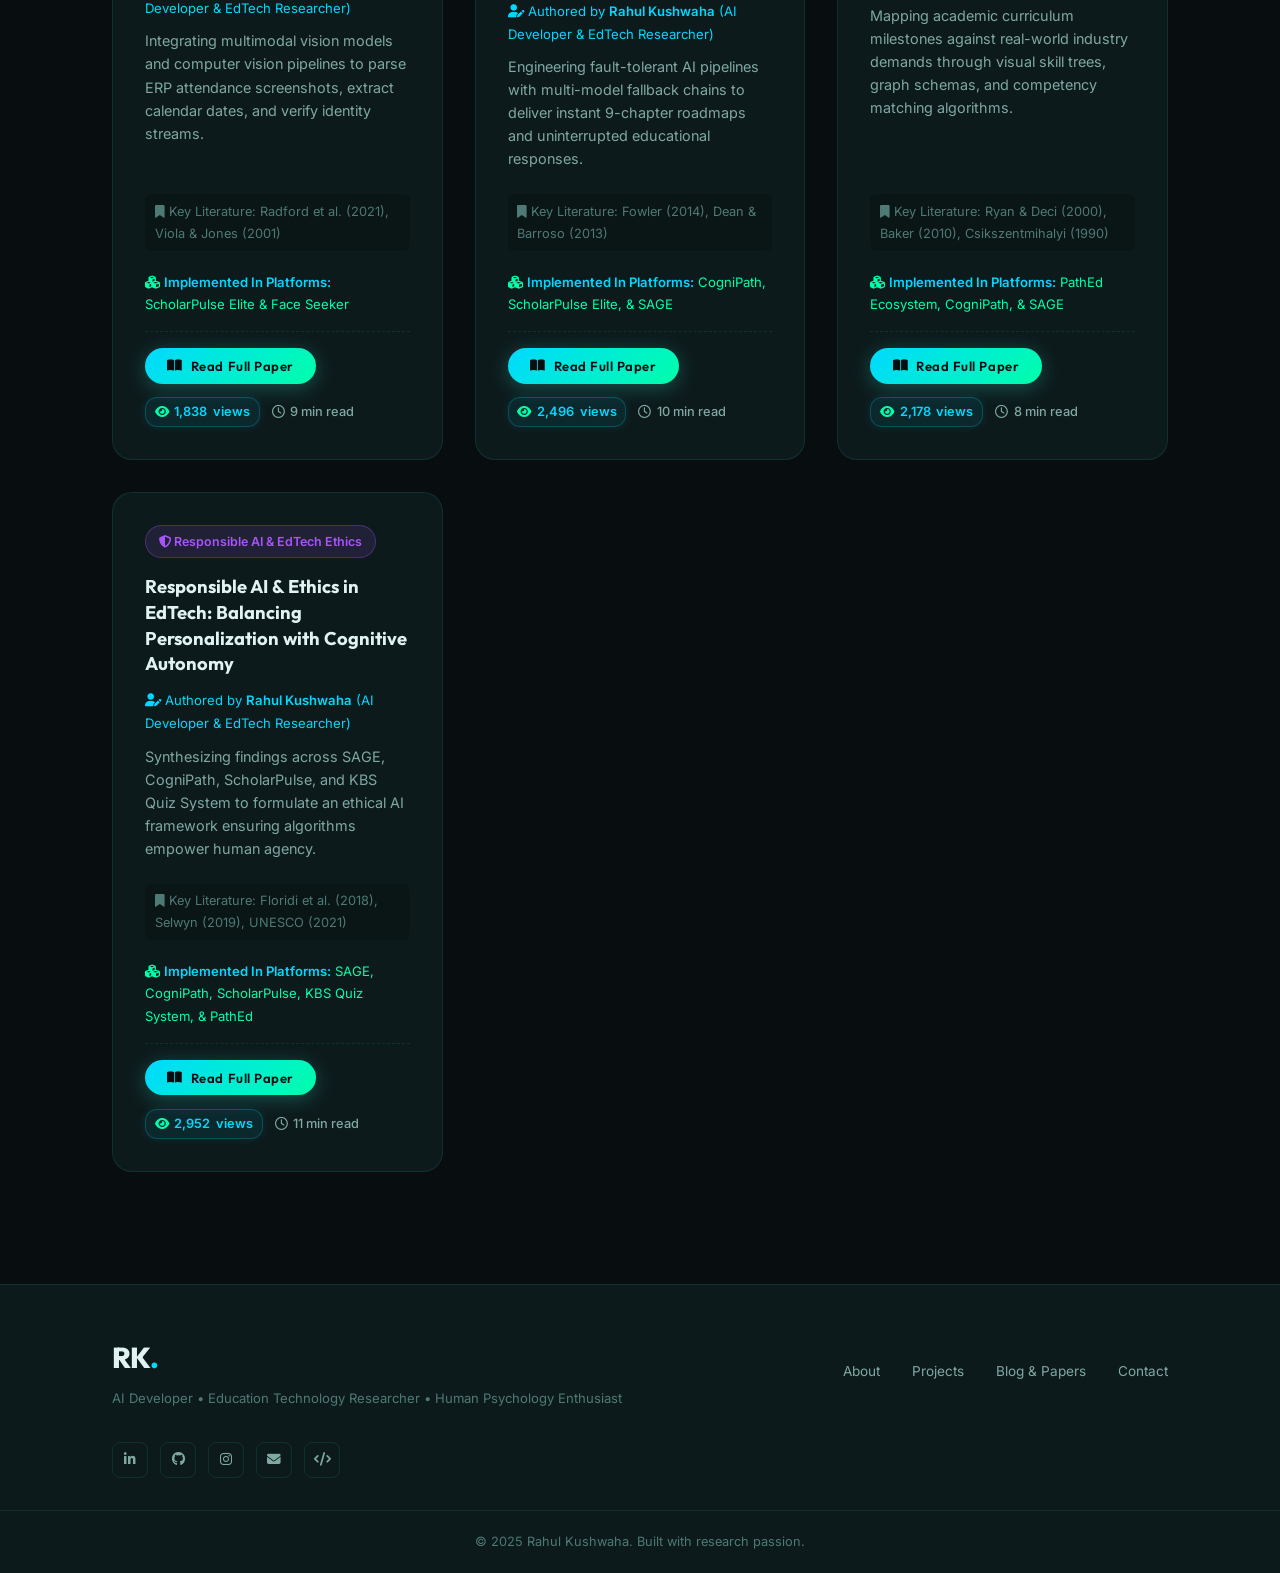
==== commit 870e9191: "Implement Light Theme Mode & interactive Theme Switcher engine preserving Teal identity" ====
--- a/blog.html
+++ b/blog.html
@@ -52,8 +52,15 @@
                     <li><a href="index.html#mission" class="nav-link">Mission</a></li>
                     <li><a href="blog.html" class="nav-link active">Personal Blog</a></li>
                     <li><a href="index.html#contact" class="nav-link nav-cta">Contact</a></li>
+                    <li class="theme-toggle-li">
+                        <button class="theme-toggle-btn" id="themeToggleBtn" aria-label="Toggle dark and light theme" title="Toggle Light/Dark Mode">
+                            <i class="fas fa-sun theme-icon-sun"></i>
+                            <i class="fas fa-moon theme-icon-moon"></i>
+                        </button>
+                    </li>
                 </ul>
             </nav>
+
 
             <button class="hamburger" id="hamburger" aria-label="Open menu" aria-expanded="false">
                 <span></span>
--- a/style.css
+++ b/style.css
@@ -3718,6 +3718,7 @@
 .purple-tag { background: rgba(168, 85, 247, 0.1); color: #a855f7; border-color: rgba(168, 85, 247, 0.25); }
 .gold-tag { background: rgba(234, 179, 8, 0.1); color: #eab308; border-color: rgba(234, 179, 8, 0.25); }
 .green-tag { background: rgba(34, 197, 94, 0.1); color: #22c55e; border-color: rgba(34, 197, 94, 0.25); }
+.pink-tag { background: rgba(236, 72, 153, 0.1); color: #ec4899; border-color: rgba(236, 72, 153, 0.25); }
 
 
 /* Bento Highlights / Achievements Cards */
@@ -3811,3 +3812,278 @@
 }
 
 
+/* ================================================================
+   ██  20 — LIGHT THEME SYSTEM & TOGGLE BUTTON
+   Implements crisp Ice Teal & Mint Emerald Light Theme mode
+================================================================ */
+
+/* ── LIGHT THEME VARIABLE OVERRIDES ───────────────────────────── */
+[data-theme="light"] {
+    --color-bg:        #f4f8f8; /* Crisp soft mint-tinted ice white */
+    --color-surface:   #ffffff; /* Pure crisp white for cards */
+    --color-surface-2: #e4f1f1; /* Light mint-teal container surface */
+    --color-border:    rgba(0, 150, 175, 0.18); /* Clean mint-teal border */
+
+    --color-text:       #0c2625; /* Deep emerald charcoal for crystal-clear readability */
+    --color-text-muted: #2f5653; /* Medium emerald slate */
+    --color-text-faint: #527e7a; /* Soft slate teal */
+
+    --color-accent:      #007a99; /* Deep vibrant cyan (high contrast on white) */
+    --color-accent-2:    #00965e; /* Vibrant emerald green */
+    --color-accent-glow: rgba(0, 150, 175, 0.2);
+
+    --shadow-card: 0 8px 32px rgba(0, 50, 60, 0.07);
+    --shadow-glow: 0 0 25px rgba(0, 150, 175, 0.15);
+}
+
+/* ── THEME TOGGLE BUTTON STYLING ─────────────────────────────── */
+.theme-toggle-li {
+    display: flex;
+    align-items: center;
+}
+
+.theme-toggle-btn {
+    display: inline-flex;
+    align-items: center;
+    justify-content: center;
+    width: 40px;
+    height: 40px;
+    border-radius: 50%;
+    background: rgba(255, 255, 255, 0.08);
+    border: 1px solid var(--color-border);
+    color: var(--color-accent);
+    cursor: pointer !important;
+    position: relative;
+    overflow: hidden;
+    transition: all 0.35s cubic-bezier(0.4, 0, 0.2, 1);
+    box-shadow: 0 2px 10px rgba(0, 0, 0, 0.15);
+    margin-left: 0.5rem;
+}
+
+.theme-toggle-btn:hover {
+    background: rgba(0, 217, 255, 0.15);
+    transform: scale(1.08) rotate(15deg);
+    border-color: var(--color-accent);
+    box-shadow: 0 0 15px var(--color-accent-glow);
+}
+
+.theme-icon-sun, .theme-icon-moon {
+    font-size: 1.1rem;
+    position: absolute;
+    transition: transform 0.4s cubic-bezier(0.4, 0, 0.2, 1), opacity 0.4s ease;
+}
+
+/* Dark mode (default): Sun icon visible */
+.theme-icon-sun {
+    opacity: 1;
+    transform: rotate(0deg) scale(1);
+    color: #f59e0b; /* Golden Sun */
+}
+
+.theme-icon-moon {
+    opacity: 0;
+    transform: rotate(-90deg) scale(0.5);
+    color: #00d9ff;
+}
+
+/* Light mode state */
+[data-theme="light"] .theme-toggle-btn {
+    background: rgba(0, 150, 175, 0.1);
+    border-color: rgba(0, 150, 175, 0.25);
+    color: #007a99;
+}
+
+[data-theme="light"] .theme-icon-sun {
+    opacity: 0;
+    transform: rotate(90deg) scale(0.5);
+}
+
+[data-theme="light"] .theme-icon-moon {
+    opacity: 1;
+    transform: rotate(0deg) scale(1);
+    color: #007a99; /* Deep Cyan Moon */
+}
+
+/* ── LIGHT MODE COMPONENT & LAYOUT OVERRIDES ─────────────────── */
+body, .site-header, .glass-milestone-card, .project-card, .skill-card-theme, 
+.about-box, .bento-card, .blog-card, .edu-card, .contact-card, .modal-dialog, 
+.research-disclaimer-card, .github-repo-card, .footer-brand, .research-quote-card,
+.nav-links, .custom-modal, input, textarea {
+    transition: background-color 0.4s ease, color 0.4s ease, border-color 0.4s ease, box-shadow 0.4s ease;
+}
+
+/* Site Header */
+[data-theme="light"] .site-header.is-scrolled {
+    background: rgba(244, 248, 248, 0.92);
+    border-bottom-color: rgba(0, 150, 175, 0.18);
+    box-shadow: 0 4px 20px rgba(0, 60, 70, 0.06);
+}
+
+/* Hero Background & Floaters */
+[data-theme="light"] .hero-grid {
+    background-image: radial-gradient(rgba(0, 136, 168, 0.15) 1px, transparent 1px);
+}
+
+[data-theme="light"] .hero-orb--teal {
+    background: radial-gradient(circle, rgba(0, 175, 210, 0.18) 0%, transparent 70%);
+}
+
+[data-theme="light"] .hero-orb--green {
+    background: radial-gradient(circle, rgba(0, 180, 110, 0.15) 0%, transparent 70%);
+}
+
+[data-theme="light"] .cyber-floater {
+    background: rgba(255, 255, 255, 0.88);
+    border-color: rgba(0, 150, 175, 0.2);
+    color: #007a99;
+    box-shadow: 0 4px 15px rgba(0, 80, 90, 0.08);
+}
+
+[data-theme="light"] .floating-text {
+    color: rgba(0, 150, 175, 0.35);
+}
+
+/* Hero Tagline & Role */
+[data-theme="light"] .hero-title__last {
+    color: #007a99;
+    text-shadow: none;
+}
+
+[data-theme="light"] .tagline-quote {
+    color: #2f5653;
+}
+
+[data-theme="light"] .typed-arrow {
+    color: #00965e;
+}
+
+/* Cards & Containers */
+[data-theme="light"] .glass-milestone-card,
+[data-theme="light"] .project-card,
+[data-theme="light"] .skill-card-theme,
+[data-theme="light"] .about-box,
+[data-theme="light"] .bento-card,
+[data-theme="light"] .blog-card,
+[data-theme="light"] .edu-card,
+[data-theme="light"] .contact-card,
+[data-theme="light"] .github-repo-card,
+[data-theme="light"] .achieve-card,
+[data-theme="light"] .research-quote-card,
+[data-theme="light"] .research-disclaimer-card {
+    background: #ffffff !important;
+    border: 1px solid rgba(0, 150, 175, 0.18) !important;
+    box-shadow: 0 6px 24px rgba(0, 60, 70, 0.06) !important;
+}
+
+/* Hover States for Light Cards */
+[data-theme="light"] .project-card:hover,
+[data-theme="light"] .glass-milestone-card:hover,
+[data-theme="light"] .bento-card:hover,
+[data-theme="light"] .blog-card:hover,
+[data-theme="light"] .github-repo-card:hover {
+    border-color: rgba(0, 150, 175, 0.4) !important;
+    box-shadow: 0 12px 36px rgba(0, 70, 80, 0.12) !important;
+}
+
+/* Sub-containers & Pillars */
+[data-theme="light"] .pillar-card,
+[data-theme="light"] .bento-subbox,
+[data-theme="light"] .specialty-bullet-item {
+    background: rgba(228, 241, 241, 0.55);
+    border: 1px solid rgba(0, 150, 175, 0.14);
+}
+
+/* Modals */
+[data-theme="light"] .modal-dialog {
+    background: #ffffff !important;
+    border-color: rgba(0, 150, 175, 0.25) !important;
+    box-shadow: 0 20px 60px rgba(0, 40, 50, 0.2) !important;
+    color: #0c2625 !important;
+}
+
+[data-theme="light"] .modal-backdrop {
+    background: rgba(12, 38, 37, 0.65);
+}
+
+[data-theme="light"] .modal-close-btn {
+    background: rgba(0, 150, 175, 0.1);
+    color: #007a99;
+}
+
+[data-theme="light"] .modal-close-btn:hover {
+    background: #007a99;
+    color: #ffffff;
+}
+
+/* Inputs & Form Controls */
+[data-theme="light"] input,
+[data-theme="light"] textarea,
+[data-theme="light"] .github-search-input {
+    background: #ffffff !important;
+    border-color: rgba(0, 150, 175, 0.25) !important;
+    color: #0c2625 !important;
+}
+
+[data-theme="light"] input::placeholder,
+[data-theme="light"] textarea::placeholder,
+[data-theme="light"] .github-search-input::placeholder {
+    color: #527e7a !important;
+}
+
+[data-theme="light"] input:focus,
+[data-theme="light"] textarea:focus,
+[data-theme="light"] .github-search-input:focus {
+    border-color: #007a99 !important;
+    box-shadow: 0 0 12px rgba(0, 150, 175, 0.2) !important;
+}
+
+/* Filter Tabs */
+[data-theme="light"] .github-filter-tab {
+    background: #ffffff;
+    border-color: rgba(0, 150, 175, 0.18);
+    color: #2f5653;
+}
+
+[data-theme="light"] .github-filter-tab.active {
+    background: #007a99;
+    color: #ffffff;
+    border-color: #007a99;
+}
+
+/* Buttons */
+[data-theme="light"] .btn--ghost {
+    border-color: #007a99;
+    color: #007a99;
+}
+
+[data-theme="light"] .btn--ghost:hover {
+    background: rgba(0, 150, 175, 0.1);
+}
+
+[data-theme="light"] .proj-link--breakdown {
+    background: rgba(0, 150, 175, 0.1);
+    color: #007a99;
+    border-color: rgba(0, 150, 175, 0.25);
+}
+
+/* Footer */
+[data-theme="light"] .site-footer {
+    background: #e4f1f1;
+    border-top-color: rgba(0, 150, 175, 0.18);
+}
+
+[data-theme="light"] .footer-bottom {
+    background: #d5e8e8;
+    border-top-color: rgba(0, 150, 175, 0.15);
+}
+
+/* Mobile Nav Slide-in Panel */
+@media (max-width: 900px) {
+    [data-theme="light"] .nav-links.is-open {
+        background: #f4f8f8;
+        border-left: 1px solid rgba(0, 150, 175, 0.2);
+    }
+}
+
+
+
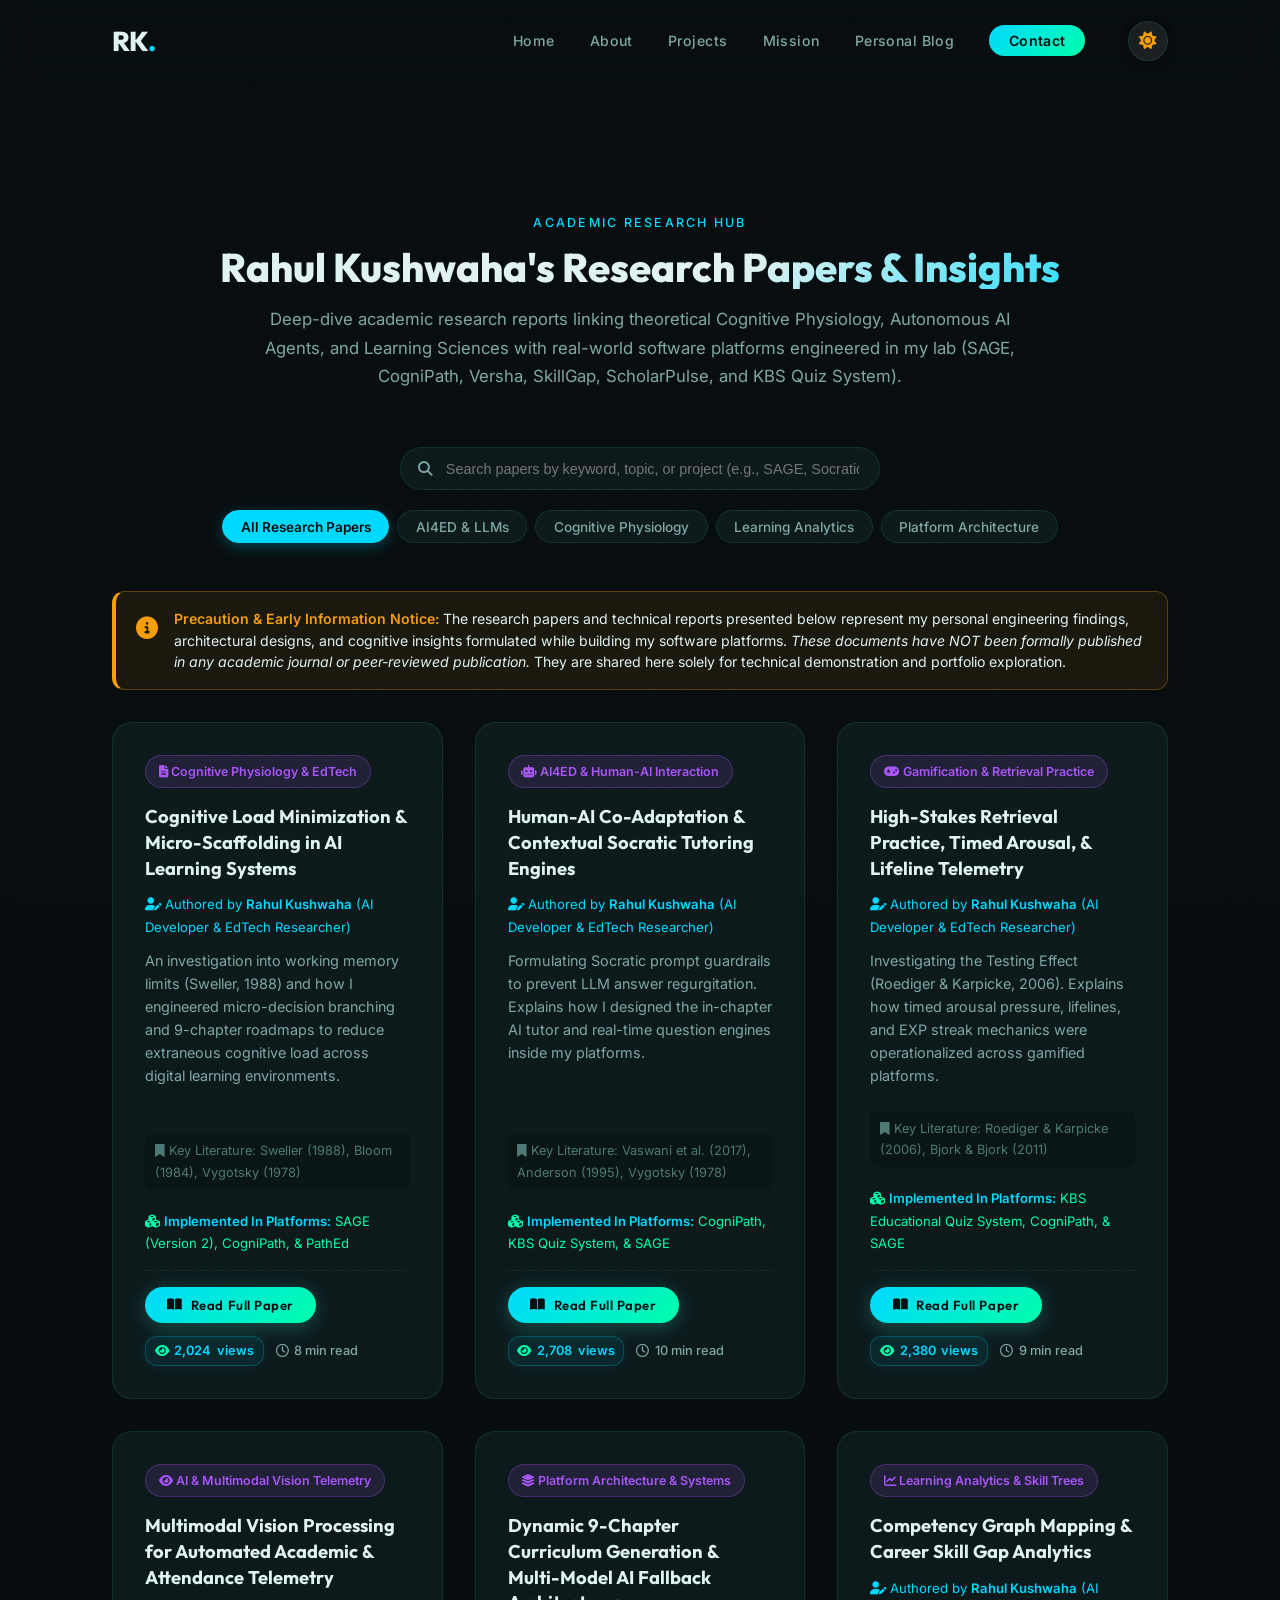
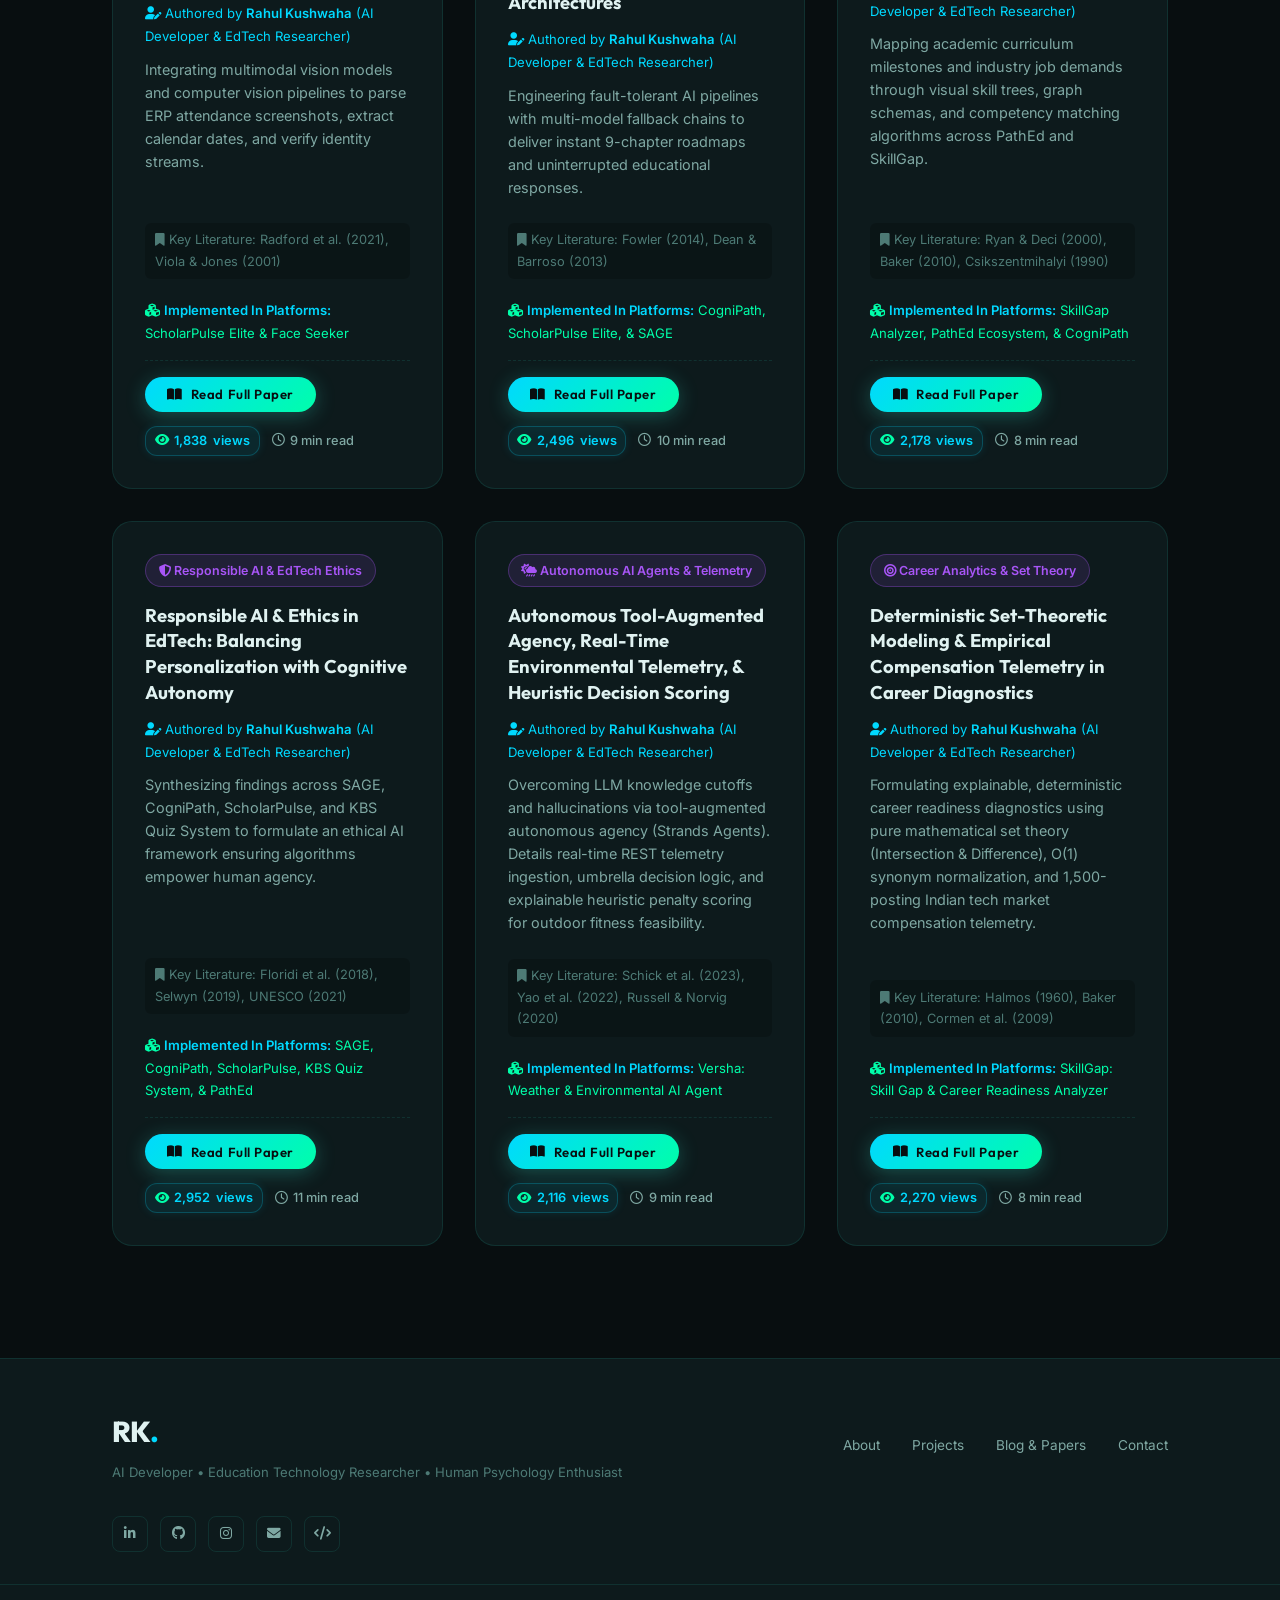
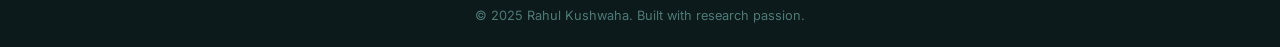
==== commit eac45f9f: "Align blog papers with SkillGap & Versha; add Research Papers 8 & 9" ====
--- a/blog.html
+++ b/blog.html
@@ -79,7 +79,7 @@
                     <span class="section-eyebrow">Academic Research Hub</span>
                     <h1 class="section-title" style="font-size: 2.5rem;">Rahul Kushwaha's Research Papers &amp; Insights</h1>
                     <p class="section-subtitle" style="max-width: 780px; margin: 1rem auto 0 auto; font-size: 1.05rem; line-height: 1.7;">
-                        Deep-dive academic mini-reports linking theoretical Cognitive Physiology and AI Models with real-world software platforms built in my lab (SAGE, PathEd, Scholar Plus, and Elite KBC).
+                        Deep-dive academic research reports linking theoretical Cognitive Physiology, Autonomous AI Agents, and Learning Sciences with real-world software platforms engineered in my lab (SAGE, CogniPath, Versha, SkillGap, ScholarPulse, and KBS Quiz System).
                     </p>
                 </div>
 
@@ -216,16 +216,16 @@
                     </article>
 
                     <!-- Paper 6 -->
-                    <article class="blog-card" data-reveal data-category="analytics" data-keywords="pathed cognipath sage skill graphs competency analytics">
+                    <article class="blog-card" data-reveal data-category="analytics" data-keywords="pathed skillgap cognipath sage skill graphs competency analytics set theory">
                         <div class="blog-badge"><i class="fas fa-chart-line"></i> Learning Analytics &amp; Skill Trees</div>
                         <h3 class="blog-title">Competency Graph Mapping &amp; Career Skill Gap Analytics</h3>
                         <p class="blog-author-tag"><i class="fas fa-user-edit"></i> Authored by <strong>Rahul Kushwaha</strong> (AI Developer &amp; EdTech Researcher)</p>
-                        <p class="blog-snippet">Mapping academic curriculum milestones against real-world industry demands through visual skill trees, graph schemas, and competency matching algorithms.</p>
+                        <p class="blog-snippet">Mapping academic curriculum milestones and industry job demands through visual skill trees, graph schemas, and competency matching algorithms across PathEd and SkillGap.</p>
                         <div class="blog-citations">
                             <span><i class="fas fa-bookmark"></i> Key Literature: Ryan &amp; Deci (2000), Baker (2010), Csikszentmihalyi (1990)</span>
                         </div>
                         <div style="font-size: 0.82rem; color: var(--color-accent-2); margin-bottom: 1rem;">
-                            <i class="fas fa-cubes"></i> <strong>Implemented In Platforms:</strong> PathEd Ecosystem, CogniPath, &amp; SAGE
+                            <i class="fas fa-cubes"></i> <strong>Implemented In Platforms:</strong> SkillGap Analyzer, PathEd Ecosystem, &amp; CogniPath
                         </div>
                         <div class="blog-footer">
                             <button onclick="openResearchPaper(6)" class="btn btn--primary btn--sm"><i class="fas fa-book-open"></i> Read Full Paper</button>
@@ -253,6 +253,48 @@
                             <div class="blog-meta-right">
                                 <span class="blog-watch-count" data-paper-id="7"><i class="fas fa-eye"></i> <span class="watch-num">--</span> views</span>
                                 <span class="blog-read-time"><i class="far fa-clock"></i> 11 min read</span>
+                            </div>
+                        </div>
+                    </article>
+
+                    <!-- Paper 8 -->
+                    <article class="blog-card" data-reveal data-category="architecture" data-keywords="versha weather agent strands ollama telemetry environmental decision intelligence heuristics rain umbrella outdoor fitness">
+                        <div class="blog-badge"><i class="fas fa-cloud-sun-rain"></i> Autonomous AI Agents &amp; Telemetry</div>
+                        <h3 class="blog-title">Autonomous Tool-Augmented Agency, Real-Time Environmental Telemetry, &amp; Heuristic Decision Scoring</h3>
+                        <p class="blog-author-tag"><i class="fas fa-user-edit"></i> Authored by <strong>Rahul Kushwaha</strong> (AI Developer &amp; EdTech Researcher)</p>
+                        <p class="blog-snippet">Overcoming LLM knowledge cutoffs and hallucinations via tool-augmented autonomous agency (Strands Agents). Details real-time REST telemetry ingestion, umbrella decision logic, and explainable heuristic penalty scoring for outdoor fitness feasibility.</p>
+                        <div class="blog-citations">
+                            <span><i class="fas fa-bookmark"></i> Key Literature: Schick et al. (2023), Yao et al. (2022), Russell &amp; Norvig (2020)</span>
+                        </div>
+                        <div style="font-size: 0.82rem; color: var(--color-accent-2); margin-bottom: 1rem;">
+                            <i class="fas fa-cubes"></i> <strong>Implemented In Platforms:</strong> Versha: Weather &amp; Environmental AI Agent
+                        </div>
+                        <div class="blog-footer">
+                            <button onclick="openResearchPaper(8)" class="btn btn--primary btn--sm"><i class="fas fa-book-open"></i> Read Full Paper</button>
+                            <div class="blog-meta-right">
+                                <span class="blog-watch-count" data-paper-id="8"><i class="fas fa-eye"></i> <span class="watch-num">--</span> views</span>
+                                <span class="blog-read-time"><i class="far fa-clock"></i> 9 min read</span>
+                            </div>
+                        </div>
+                    </article>
+
+                    <!-- Paper 9 -->
+                    <article class="blog-card" data-reveal data-category="analytics" data-keywords="skillgap pathed career readiness set theory compensation salary inr dataset diagnostics analytics">
+                        <div class="blog-badge"><i class="fas fa-bullseye"></i> Career Analytics &amp; Set Theory</div>
+                        <h3 class="blog-title">Deterministic Set-Theoretic Modeling &amp; Empirical Compensation Telemetry in Career Diagnostics</h3>
+                        <p class="blog-author-tag"><i class="fas fa-user-edit"></i> Authored by <strong>Rahul Kushwaha</strong> (AI Developer &amp; EdTech Researcher)</p>
+                        <p class="blog-snippet">Formulating explainable, deterministic career readiness diagnostics using pure mathematical set theory (Intersection &amp; Difference), O(1) synonym normalization, and 1,500-posting Indian tech market compensation telemetry.</p>
+                        <div class="blog-citations">
+                            <span><i class="fas fa-bookmark"></i> Key Literature: Halmos (1960), Baker (2010), Cormen et al. (2009)</span>
+                        </div>
+                        <div style="font-size: 0.82rem; color: var(--color-accent-2); margin-bottom: 1rem;">
+                            <i class="fas fa-cubes"></i> <strong>Implemented In Platforms:</strong> SkillGap: Skill Gap &amp; Career Readiness Analyzer
+                        </div>
+                        <div class="blog-footer">
+                            <button onclick="openResearchPaper(9)" class="btn btn--primary btn--sm"><i class="fas fa-book-open"></i> Read Full Paper</button>
+                            <div class="blog-meta-right">
+                                <span class="blog-watch-count" data-paper-id="9"><i class="fas fa-eye"></i> <span class="watch-num">--</span> views</span>
+                                <span class="blog-read-time"><i class="far fa-clock"></i> 8 min read</span>
                             </div>
                         </div>
                     </article>
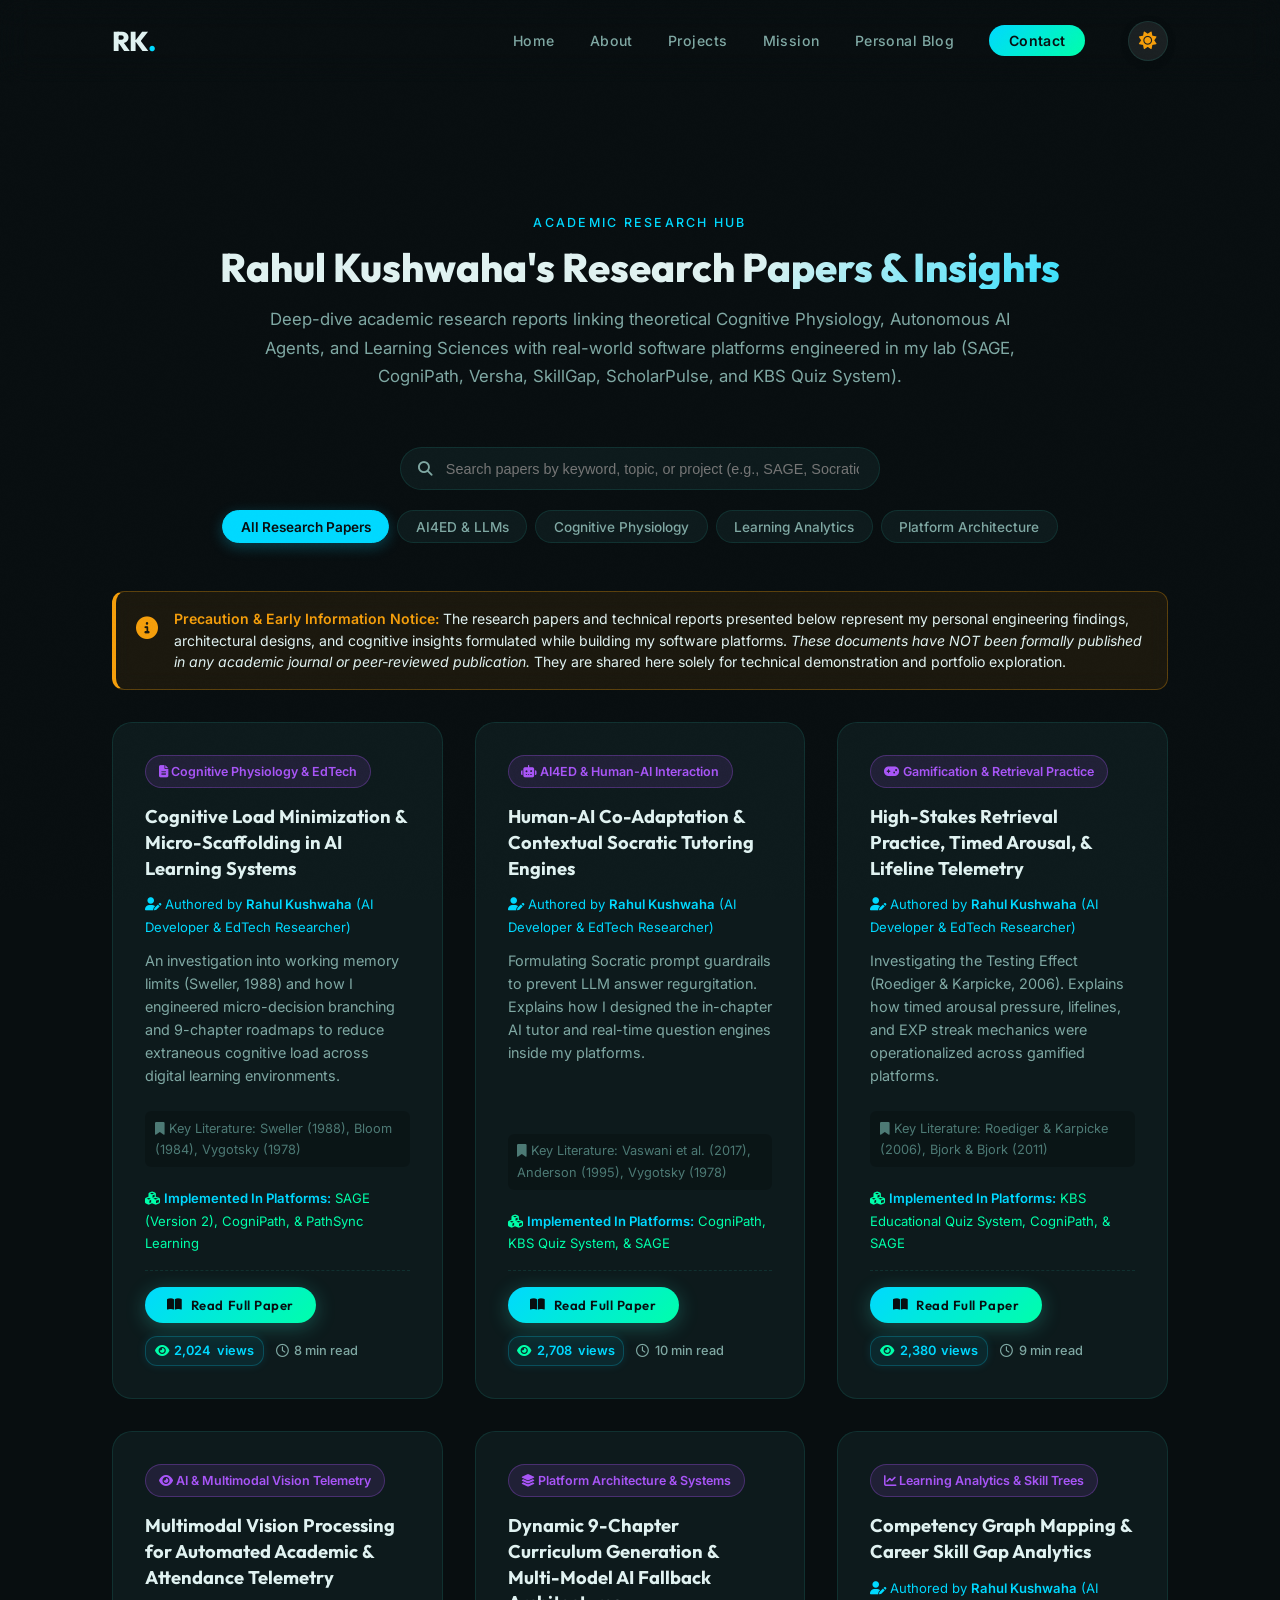
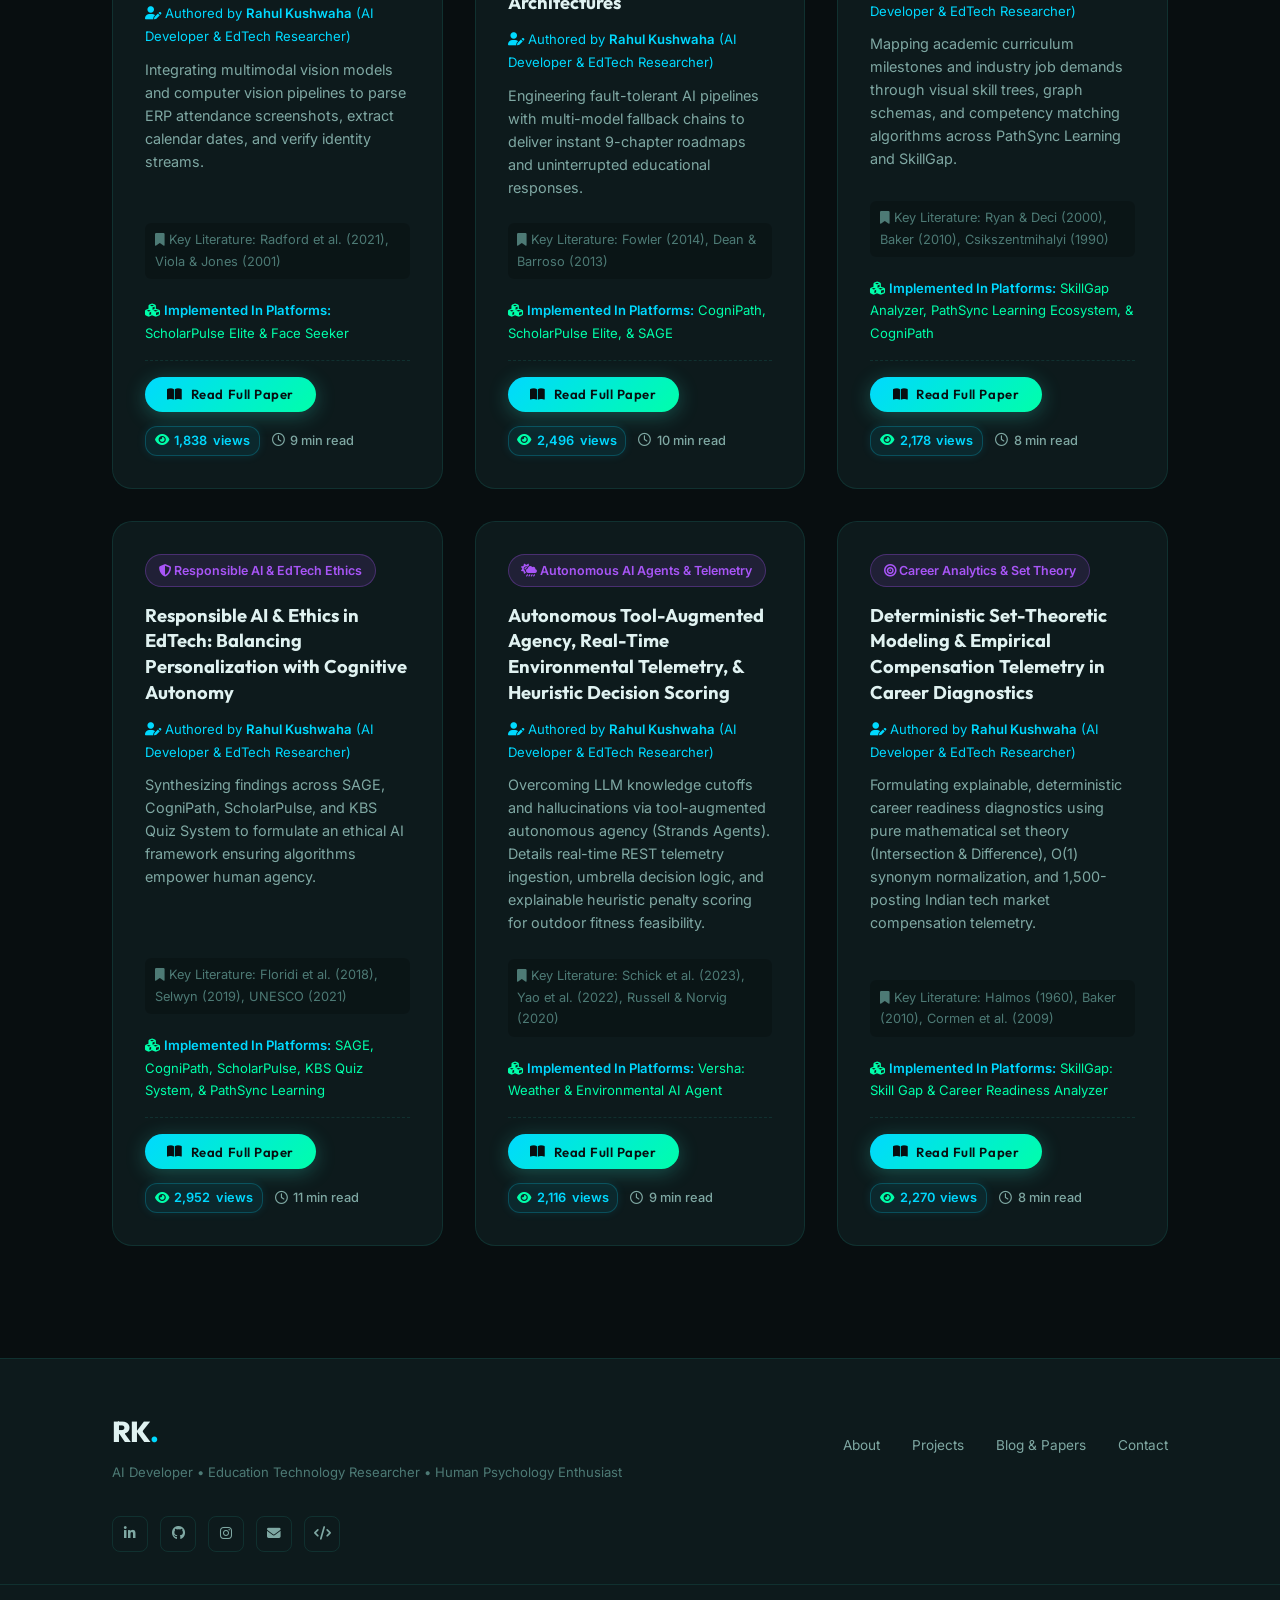
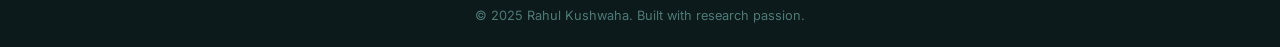
==== commit d053a21d: "Redesign projects grid & experience timeline, add HeartSpace, overhaul light theme, and expand publi" ====
--- a/blog.html
+++ b/blog.html
@@ -111,7 +111,7 @@
                 <div class="blog-grid" id="fullBlogGrid">
 
                     <!-- Paper 1 -->
-                    <article class="blog-card" data-reveal data-category="psychology" data-keywords="sage cognipath pathed cognitive load sweller micro-learning roadmaps">
+                    <article class="blog-card" data-reveal data-category="psychology" data-keywords="sage cognipath pathsync pathed cognitive load sweller micro-learning roadmaps">
                         <div class="blog-badge"><i class="fas fa-file-alt"></i> Cognitive Physiology &amp; EdTech</div>
                         <h3 class="blog-title">Cognitive Load Minimization &amp; Micro-Scaffolding in AI Learning Systems</h3>
                         <p class="blog-author-tag"><i class="fas fa-user-edit"></i> Authored by <strong>Rahul Kushwaha</strong> (AI Developer &amp; EdTech Researcher)</p>
@@ -120,7 +120,7 @@
                             <span><i class="fas fa-bookmark"></i> Key Literature: Sweller (1988), Bloom (1984), Vygotsky (1978)</span>
                         </div>
                         <div style="font-size: 0.82rem; color: var(--color-accent-2); margin-bottom: 1rem;">
-                            <i class="fas fa-cubes"></i> <strong>Implemented In Platforms:</strong> SAGE (Version 2), CogniPath, &amp; PathEd
+                            <i class="fas fa-cubes"></i> <strong>Implemented In Platforms:</strong> SAGE (Version 2), CogniPath, &amp; PathSync Learning
                         </div>
                         <div class="blog-footer">
                             <button onclick="openResearchPaper(1)" class="btn btn--primary btn--sm"><i class="fas fa-book-open"></i> Read Full Paper</button>
@@ -216,16 +216,16 @@
                     </article>
 
                     <!-- Paper 6 -->
-                    <article class="blog-card" data-reveal data-category="analytics" data-keywords="pathed skillgap cognipath sage skill graphs competency analytics set theory">
+                    <article class="blog-card" data-reveal data-category="analytics" data-keywords="pathsync skillgap cognipath sage skill graphs competency analytics set theory">
                         <div class="blog-badge"><i class="fas fa-chart-line"></i> Learning Analytics &amp; Skill Trees</div>
                         <h3 class="blog-title">Competency Graph Mapping &amp; Career Skill Gap Analytics</h3>
                         <p class="blog-author-tag"><i class="fas fa-user-edit"></i> Authored by <strong>Rahul Kushwaha</strong> (AI Developer &amp; EdTech Researcher)</p>
-                        <p class="blog-snippet">Mapping academic curriculum milestones and industry job demands through visual skill trees, graph schemas, and competency matching algorithms across PathEd and SkillGap.</p>
+                        <p class="blog-snippet">Mapping academic curriculum milestones and industry job demands through visual skill trees, graph schemas, and competency matching algorithms across PathSync Learning and SkillGap.</p>
                         <div class="blog-citations">
                             <span><i class="fas fa-bookmark"></i> Key Literature: Ryan &amp; Deci (2000), Baker (2010), Csikszentmihalyi (1990)</span>
                         </div>
                         <div style="font-size: 0.82rem; color: var(--color-accent-2); margin-bottom: 1rem;">
-                            <i class="fas fa-cubes"></i> <strong>Implemented In Platforms:</strong> SkillGap Analyzer, PathEd Ecosystem, &amp; CogniPath
+                            <i class="fas fa-cubes"></i> <strong>Implemented In Platforms:</strong> SkillGap Analyzer, PathSync Learning Ecosystem, &amp; CogniPath
                         </div>
                         <div class="blog-footer">
                             <button onclick="openResearchPaper(6)" class="btn btn--primary btn--sm"><i class="fas fa-book-open"></i> Read Full Paper</button>
@@ -237,7 +237,7 @@
                     </article>
 
                     <!-- Paper 7 -->
-                    <article class="blog-card" data-reveal data-category="ai4ed" data-keywords="sage cognipath scholarpulse kbs pathed ethics autonomy">
+                    <article class="blog-card" data-reveal data-category="ai4ed" data-keywords="sage cognipath scholarpulse kbs pathsync ethics autonomy">
                         <div class="blog-badge"><i class="fas fa-shield-alt"></i> Responsible AI &amp; EdTech Ethics</div>
                         <h3 class="blog-title">Responsible AI &amp; Ethics in EdTech: Balancing Personalization with Cognitive Autonomy</h3>
                         <p class="blog-author-tag"><i class="fas fa-user-edit"></i> Authored by <strong>Rahul Kushwaha</strong> (AI Developer &amp; EdTech Researcher)</p>
@@ -246,7 +246,7 @@
                             <span><i class="fas fa-bookmark"></i> Key Literature: Floridi et al. (2018), Selwyn (2019), UNESCO (2021)</span>
                         </div>
                         <div style="font-size: 0.82rem; color: var(--color-accent-2); margin-bottom: 1rem;">
-                            <i class="fas fa-cubes"></i> <strong>Implemented In Platforms:</strong> SAGE, CogniPath, ScholarPulse, KBS Quiz System, &amp; PathEd
+                            <i class="fas fa-cubes"></i> <strong>Implemented In Platforms:</strong> SAGE, CogniPath, ScholarPulse, KBS Quiz System, &amp; PathSync Learning
                         </div>
                         <div class="blog-footer">
                             <button onclick="openResearchPaper(7)" class="btn btn--primary btn--sm"><i class="fas fa-book-open"></i> Read Full Paper</button>
@@ -279,7 +279,7 @@
                     </article>
 
                     <!-- Paper 9 -->
-                    <article class="blog-card" data-reveal data-category="analytics" data-keywords="skillgap pathed career readiness set theory compensation salary inr dataset diagnostics analytics">
+                    <article class="blog-card" data-reveal data-category="analytics" data-keywords="skillgap pathsync pathed career readiness set theory compensation salary inr dataset diagnostics analytics">
                         <div class="blog-badge"><i class="fas fa-bullseye"></i> Career Analytics &amp; Set Theory</div>
                         <h3 class="blog-title">Deterministic Set-Theoretic Modeling &amp; Empirical Compensation Telemetry in Career Diagnostics</h3>
                         <p class="blog-author-tag"><i class="fas fa-user-edit"></i> Authored by <strong>Rahul Kushwaha</strong> (AI Developer &amp; EdTech Researcher)</p>
--- a/style.css
+++ b/style.css
@@ -1285,86 +1285,245 @@
 
 
 /* ================================================================
-   ██  11 — EXPERIENCE SECTION
+   ██  11 — EXPERIENCE & LEADERSHIP SECTION (ARTISTIC TIMELINE)
 ================================================================ */
 
-.experience-section { background: var(--color-surface); }
-
-/* Timeline vertical list */
-.exp-timeline {
+.experience-section {
+    background: var(--color-surface);
+    position:   relative;
+}
+
+/* Artistic interactive timeline container */
+.exp-timeline-artistic {
+    position:       relative;
+    max-width:      920px;
+    margin:         0 auto;
     display:        flex;
     flex-direction: column;
-    gap:            2rem;
-    max-width:      800px;
-    margin:         0 auto;
-}
-
-/* Single experience item */
-.exp-item {
-    display: grid;
-    grid-template-columns: 80px 1fr;
-    gap:     1.5rem;
-}
-
-/* Timeline marker column */
-.exp-marker {
-    display:        flex;
-    flex-direction: column;
-    align-items:    center;
-    padding-top:    1.5rem;
-}
-
-/* Dot on timeline */
-.exp-dot {
-    width:         14px;
-    height:        14px;
-    border-radius: 50%;
-    background:    var(--color-accent);
-    border:        3px solid var(--color-bg);
-    box-shadow:    0 0 12px var(--color-accent);
-    flex-shrink:   0;
+    gap:            2.4rem;
+}
+
+/* Glowing circuit track line */
+.exp-track-line {
+    position:      absolute;
+    top:           2rem;
+    bottom:        2rem;
+    left:          27px;
+    width:         3px;
+    background:    linear-gradient(180deg, 
+        rgba(59, 130, 246, 0.85) 0%, 
+        rgba(6, 182, 212, 0.85) 20%, 
+        rgba(16, 185, 129, 0.85) 45%, 
+        rgba(236, 72, 153, 0.85) 70%, 
+        rgba(168, 85, 247, 0.85) 100%
+    );
+    border-radius: 4px;
+    box-shadow:    0 0 12px rgba(6, 182, 212, 0.35);
     z-index:       1;
 }
 
-/* Vertical line */
-.exp-line {
-    width:      2px;
-    flex:       1;
-    background: linear-gradient(to bottom, var(--color-accent), transparent);
-    margin-top: 4px;
-    min-height: 40px;
-}
-
-/* Experience card */
-.exp-card {
+/* Single artistic milestone item */
+.exp-art-item {
+    display:     flex;
+    gap:         1.8rem;
+    position:    relative;
+    z-index:     2;
+    align-items: flex-start;
+}
+
+/* Glowing node emblem */
+.exp-art-node {
+    width:           56px;
+    height:          56px;
+    border-radius:   50%;
+    background:      var(--color-surface-2);
+    border:          2px solid var(--color-accent);
+    display:         flex;
+    align-items:     center;
+    justify-content: center;
+    font-size:       1.3rem;
+    flex-shrink:     0;
+    position:        relative;
+    box-shadow:      0 4px 15px rgba(0, 0, 0, 0.25);
+    transition:      transform var(--transition), box-shadow var(--transition);
+}
+.exp-art-item:hover .exp-art-node {
+    transform: scale(1.1);
+}
+
+/* Node color variants */
+.blue-node {
+    border-color: #3b82f6;
+    color:        #60a5fa;
+    box-shadow:   0 0 18px rgba(59, 130, 246, 0.35);
+}
+.cyan-node {
+    border-color: #06b6d4;
+    color:        #22d3ee;
+    box-shadow:   0 0 18px rgba(6, 182, 212, 0.35);
+}
+.green-node {
+    border-color: #10b981;
+    color:        #34d399;
+    box-shadow:   0 0 18px rgba(16, 185, 129, 0.35);
+}
+.pink-node {
+    border-color: #ec4899;
+    color:        #f472b6;
+    box-shadow:   0 0 18px rgba(236, 72, 153, 0.35);
+}
+.purple-node {
+    border-color: #a855f7;
+    color:        #c084fc;
+    box-shadow:   0 0 18px rgba(168, 85, 247, 0.35);
+}
+.gold-node {
+    border-color: #f59e0b;
+    color:        #fbbf24;
+    box-shadow:   0 0 18px rgba(245, 158, 11, 0.35);
+}
+.emerald-node {
+    border-color: #059669;
+    color:        #10b981;
+    box-shadow:   0 0 18px rgba(5, 150, 105, 0.35);
+}
+
+/* Pulsing outer aura ring */
+.node-pulse {
+    position:       absolute;
+    inset:          -6px;
+    border-radius:  50%;
+    border:         2px solid currentColor;
+    opacity:        0.4;
+    animation:      expPulseRing 3s cubic-bezier(0.4, 0, 0.6, 1) infinite;
+    pointer-events: none;
+}
+@keyframes expPulseRing {
+    0%   { transform: scale(0.9); opacity: 0.7; }
+    50%  { transform: scale(1.22); opacity: 0; }
+    100% { transform: scale(0.9); opacity: 0; }
+}
+
+/* Glassmorphic milestone card */
+.exp-art-card {
+    flex:          1;
     background:    var(--color-surface-2);
     border:        1px solid var(--color-border);
-    border-radius: var(--radius);
-    padding:       2rem;
-    transition:    border-color var(--transition), box-shadow var(--transition);
-}
-.exp-card:hover {
-    border-color: var(--color-accent);
-    box-shadow:   var(--shadow-glow);
+    border-radius: var(--radius-lg);
+    padding:       1.8rem 2rem;
+    position:      relative;
+    overflow:      hidden;
+    transition:    transform var(--transition), border-color var(--transition), box-shadow var(--transition);
+}
+.exp-art-card:hover {
+    transform:    translateY(-4px);
+    border-color: rgba(6, 182, 212, 0.45);
+    box-shadow:   0 16px 36px rgba(0, 0, 0, 0.25), 0 0 20px rgba(6, 182, 212, 0.12);
+}
+
+/* Card radial corner glow */
+.exp-card-glow {
+    position:       absolute;
+    top:            0; right: 0;
+    width:          200px; height: 200px;
+    background:     radial-gradient(circle at top right, var(--color-accent-glow), transparent 70%);
+    pointer-events: none;
+    opacity:        0.6;
+}
+
+/* Card top bar */
+.milestone-card-header {
+    display:         flex;
+    justify-content: space-between;
+    align-items:     center;
+    flex-wrap:       wrap;
+    gap:             0.75rem;
+    margin-bottom:   0.9rem;
+}
+
+.exp-badge-group {
+    display:     flex;
+    align-items: center;
+    gap:         0.6rem;
+    flex-wrap:   wrap;
+}
+
+/* Category pill badge */
+.exp-category-pill {
+    display:        inline-flex;
+    align-items:    center;
+    gap:            0.35rem;
+    font-size:      0.72rem;
+    font-weight:    700;
+    letter-spacing: 0.05em;
+    text-transform: uppercase;
+    padding:        0.28rem 0.75rem;
+    border-radius:  50px;
+    border:         1px solid currentColor;
+}
+.blue-pill    { color: #60a5fa; background: rgba(59, 130, 246, 0.1); border-color: rgba(59, 130, 246, 0.3); }
+.cyan-pill    { color: #22d3ee; background: rgba(6, 182, 212, 0.1); border-color: rgba(6, 182, 212, 0.3); }
+.green-pill   { color: #34d399; background: rgba(16, 185, 129, 0.1); border-color: rgba(16, 185, 129, 0.3); }
+.pink-pill    { color: #f472b6; background: rgba(236, 72, 153, 0.1); border-color: rgba(236, 72, 153, 0.3); }
+.purple-pill  { color: #c084fc; background: rgba(168, 85, 247, 0.1); border-color: rgba(168, 85, 247, 0.3); }
+.gold-pill    { color: #fbbf24; background: rgba(245, 158, 11, 0.1); border-color: rgba(245, 158, 11, 0.3); }
+.emerald-pill { color: #10b981; background: rgba(5, 150, 105, 0.1); border-color: rgba(5, 150, 105, 0.3); }
+
+/* Live status indicator pill */
+.milestone-live-badge {
+    display:       inline-flex;
+    align-items:   center;
+    gap:           0.4rem;
+    font-size:     0.72rem;
+    font-weight:   700;
+    padding:       0.28rem 0.75rem;
+    border-radius: 50px;
+    background:    rgba(16, 185, 129, 0.12);
+    color:         #34d399;
+    border:        1px solid rgba(16, 185, 129, 0.35);
+}
+.active-lead-badge {
+    background:   rgba(59, 130, 246, 0.12);
+    color:        #60a5fa;
+    border-color: rgba(59, 130, 246, 0.35);
+}
+.active-contrib-badge {
+    background:   rgba(16, 185, 129, 0.12);
+    color:        #34d399;
+    border-color: rgba(16, 185, 129, 0.35);
+}
+
+.badge-pulse {
+    width:         6px;
+    height:        6px;
+    border-radius: 50%;
+    background:    currentColor;
+    box-shadow:    0 0 8px currentColor;
+    animation:     badgePulse 2s infinite ease-in-out;
+}
+@keyframes badgePulse {
+    0%, 100% { opacity: 1; transform: scale(1); }
+    50%      { opacity: 0.4; transform: scale(0.8); }
 }
 
 /* Date label */
 .exp-date {
-    font-size:      0.75rem;
-    letter-spacing: 0.12em;
-    text-transform: uppercase;
+    display:        inline-flex;
+    align-items:    center;
+    gap:            0.35rem;
+    font-size:      0.78rem;
+    font-weight:    600;
     color:          var(--color-accent);
-    font-weight:    600;
-    margin-bottom:  0.5rem;
-    display:        block;
+    letter-spacing: 0.04em;
 }
 
 /* Role / title */
 .exp-role {
-    font-size:     1.2rem;
+    font-size:     1.25rem;
     font-weight:   700;
     color:         var(--color-text);
-    margin-bottom: 0.4rem;
+    margin-bottom: 0.35rem;
+    line-height:   1.35;
 }
 
 /* Company line */
@@ -1374,284 +1533,315 @@
     gap:           0.5rem;
     font-size:     0.88rem;
     color:         var(--color-text-muted);
+    font-weight:   500;
     margin-bottom: 1rem;
 }
-.exp-company i { color: var(--color-accent); font-size: 0.8rem; }
+.exp-company i { color: var(--color-accent); }
 
 /* Description */
 .exp-desc {
     font-size:     0.92rem;
     color:         var(--color-text-muted);
-    line-height:   1.75;
+    line-height:   1.7;
     margin-bottom: 1.2rem;
 }
 
-/* Tech tags */
+/* Tags in experience card */
 .exp-tags {
     display:   flex;
     flex-wrap: wrap;
     gap:       0.5rem;
 }
-.exp-tags span {
-    font-size:     0.75rem;
+.m-tag {
+    display:       inline-flex;
+    align-items:   center;
+    gap:           0.35rem;
+    font-size:     0.74rem;
     font-weight:   600;
-    letter-spacing: 0.04em;
-    color:         var(--color-accent);
-    background:    var(--color-accent-glow);
+    padding:       0.25rem 0.65rem;
+    border-radius: 6px;
     border:        1px solid var(--color-border);
-    padding:       0.3rem 0.75rem;
-    border-radius: 50px;
+}
+.m-tag.blue-tag   { color: #60a5fa; background: rgba(59, 130, 246, 0.08); border-color: rgba(59, 130, 246, 0.2); }
+.m-tag.cyan-tag   { color: #22d3ee; background: rgba(6, 182, 212, 0.08); border-color: rgba(6, 182, 212, 0.2); }
+.m-tag.green-tag  { color: #34d399; background: rgba(16, 185, 129, 0.08); border-color: rgba(16, 185, 129, 0.2); }
+.m-tag.pink-tag   { color: #f472b6; background: rgba(236, 72, 153, 0.08); border-color: rgba(236, 72, 153, 0.2); }
+.m-tag.purple-tag { color: #c084fc; background: rgba(168, 85, 247, 0.08); border-color: rgba(168, 85, 247, 0.2); }
+.m-tag.gold-tag   { color: #fbbf24; background: rgba(245, 158, 11, 0.08); border-color: rgba(245, 158, 11, 0.2); }
+
+/* Experience Action Row */
+.exp-action-row {
+    margin-top:  1.2rem;
+    padding-top: 1rem;
+    border-top:  1px solid var(--color-border);
+    display:     flex;
+    gap:         0.75rem;
+    flex-wrap:   wrap;
 }
 
 
 /* ================================================================
-   ██  12 — PROJECTS SECTION
+   ██  12 — PROJECTS SECTION (ERGONOMIC 3-COLUMN REDESIGN)
 ================================================================ */
 
 .projects-section { background: var(--color-bg); }
 
-/* Masonry-style grid */
+/* Project Category Filter Tabs */
+.project-filter-tabs-wrap {
+    display:         flex;
+    justify-content: center;
+    margin-bottom:   2.2rem;
+}
+.project-filter-tabs {
+    display:         inline-flex;
+    align-items:     center;
+    gap:             0.5rem;
+    padding:         0.35rem 0.5rem;
+    background:      var(--color-surface);
+    border:          1px solid var(--color-border);
+    border-radius:   50px;
+    box-shadow:      0 4px 15px rgba(0, 0, 0, 0.15);
+    flex-wrap:       wrap;
+    justify-content: center;
+}
+.project-filter-tab {
+    display:         inline-flex;
+    align-items:     center;
+    gap:             0.45rem;
+    font-size:       0.82rem;
+    font-weight:     600;
+    color:           var(--color-text-muted);
+    padding:         0.45rem 1.15rem;
+    border-radius:   50px;
+    border:          none;
+    background:      transparent;
+    cursor:          pointer;
+    transition:      all var(--transition);
+}
+.project-filter-tab:hover {
+    color: var(--color-accent);
+}
+.project-filter-tab.active {
+    background: linear-gradient(135deg, var(--color-accent), var(--color-accent-2));
+    color:      #080e10;
+    box-shadow: 0 2px 10px rgba(0, 217, 255, 0.35);
+}
+
+/* Compact Ergonomic 3-Column Grid */
 .projects-grid {
     display:               grid;
-    grid-template-columns: repeat(2, 1fr);
+    grid-template-columns: repeat(3, 1fr);
     gap:                   1.5rem;
-}
-
-/* Individual project card */
+    align-items:           stretch;
+}
+
+/* Individual Project Card */
 .project-card {
-    background:    var(--color-surface);
-    border:        1px solid var(--color-border);
-    border-radius: var(--radius-lg);
-    padding:       1.6rem 1.8rem;
-    position:      relative;
-    overflow:      hidden;
-    transition:    transform var(--transition), border-color var(--transition), box-shadow var(--transition);
-    display:       grid;
-    grid-template-columns: auto 1fr;
-    gap:           1.5rem;
-    align-items:   start;
-    height:        auto;
-}
-.project-card:hover {
-    transform:    translateY(-8px);
-    border-color: rgba(45, 212, 191, 0.4);
-    box-shadow:   0 20px 50px rgba(0, 0, 0, 0.4), var(--shadow-glow);
-}
-
-/* Featured card spans both columns */
-.project-card--featured {
-    grid-column: 1 / -1;
-    display:     grid;
-    grid-template-columns: auto 1fr;
-    gap:         3rem;
-    align-items: flex-start;
-}
-
-/* Sidebar with number and logo */
-.proj-sidebar {
+    background:     var(--color-surface);
+    border:         1px solid var(--color-border);
+    border-radius:  var(--radius-lg);
+    padding:        1.6rem;
+    position:       relative;
+    overflow:       hidden;
     display:        flex;
     flex-direction: column;
-    align-items:    center;
-    gap:            1.5rem;
-    padding-top:    1rem;
-}
-
-/* Decorative project number */
-.proj-num {
-    font-family:    var(--font-heading);
-    font-size:      3rem;
-    font-weight:    800;
-    color:          var(--color-border);
-    line-height:    1;
-}
-
-/* Logo in sidebar (next to project number) */
-.proj-logo--sidebar {
-    width:      120px;
-    height:     120px;
-    margin:     0;
-    border-radius: var(--radius-lg);
-}
-
-/* Icon */
-.proj-icon {
-    width:           52px;
-    height:          52px;
+    justify-content: space-between;
+    height:         100%;
+    transition:     transform var(--transition), border-color var(--transition), box-shadow var(--transition);
+}
+.project-card:hover {
+    transform:    translateY(-6px);
+    border-color: rgba(0, 217, 255, 0.45);
+    box-shadow:   0 16px 36px rgba(0, 0, 0, 0.35), var(--shadow-glow);
+}
+.project-card--featured {
+    border-color: rgba(0, 217, 255, 0.3);
+}
+
+/* Card Top Row */
+.proj-card-top {
+    display:         flex;
+    align-items:     center;
+    justify-content: space-between;
+    margin-bottom:   1.1rem;
+}
+
+/* Icon Box */
+.proj-icon-box {
+    width:           44px;
+    height:          44px;
     border-radius:   12px;
-    background:      var(--color-accent-glow);
-    border:          1px solid var(--color-border);
     display:         flex;
     align-items:     center;
     justify-content: center;
+    font-size:       1.25rem;
+    background:      var(--color-accent-glow);
     color:           var(--color-accent);
-    font-size:       1.3rem;
-    margin-bottom:   1.25rem;
-}
-
-/* Project Logo */
-.proj-logo {
-    width:           100%;
-    height:          120px;
-    border-radius:   12px;
-    background:      linear-gradient(135deg, rgba(0, 217, 255, 0.08), rgba(0, 255, 170, 0.08));
     border:          1px solid var(--color-border);
-    display:         flex;
-    align-items:     center;
-    justify-content: center;
-    margin-bottom:   1.5rem;
-    overflow:        hidden;
-}
-
-.proj-logo .logo-img {
-    max-width:  90%;
-    max-height: 90%;
-    object-fit: contain;
-    filter:     drop-shadow(0 2px 4px rgba(0, 217, 255, 0.2));
-}
-
-/* Title */
+}
+.proj-icon-box--cyan   { color: #00d9ff; background: rgba(0, 217, 255, 0.12); border-color: rgba(0, 217, 255, 0.25); }
+.proj-icon-box--pink   { color: #f472b6; background: rgba(236, 72, 153, 0.12); border-color: rgba(236, 72, 153, 0.25); }
+.proj-icon-box--green  { color: #34d399; background: rgba(16, 185, 129, 0.12); border-color: rgba(16, 185, 129, 0.25); }
+.proj-icon-box--gold   { color: #fbbf24; background: rgba(245, 158, 11, 0.12); border-color: rgba(245, 158, 11, 0.25); }
+.proj-icon-box--blue   { color: #60a5fa; background: rgba(59, 130, 246, 0.12); border-color: rgba(59, 130, 246, 0.25); }
+.proj-icon-box--purple { color: #c084fc; background: rgba(168, 85, 247, 0.12); border-color: rgba(168, 85, 247, 0.25); }
+
+/* Right Meta: Badge Pill + Number */
+.proj-meta-right {
+    display:     flex;
+    align-items: center;
+    gap:         0.6rem;
+}
+.proj-badge-pill {
+    font-size:      0.68rem;
+    font-weight:    700;
+    text-transform: uppercase;
+    letter-spacing: 0.05em;
+    padding:        0.2rem 0.55rem;
+    border-radius:  50px;
+    border:         1px solid currentColor;
+}
+.pill-cyan   { color: #00d9ff; background: rgba(0, 217, 255, 0.1); border-color: rgba(0, 217, 255, 0.3); }
+.pill-pink   { color: #f472b6; background: rgba(236, 72, 153, 0.1); border-color: rgba(236, 72, 153, 0.3); }
+.pill-green  { color: #34d399; background: rgba(16, 185, 129, 0.1); border-color: rgba(16, 185, 129, 0.3); }
+.pill-gold   { color: #fbbf24; background: rgba(245, 158, 11, 0.1); border-color: rgba(245, 158, 11, 0.3); }
+.pill-purple { color: #c084fc; background: rgba(168, 85, 247, 0.1); border-color: rgba(168, 85, 247, 0.3); }
+
+/* Decorative Project Number */
+.proj-num {
+    font-family: var(--font-heading);
+    font-size:   1.15rem;
+    font-weight: 800;
+    color:       var(--color-border);
+    opacity:     0.75;
+    line-height: 1;
+}
+
+/* Card Body */
+.proj-body {
+    display:        flex;
+    flex-direction: column;
+    flex-grow:      1;
+}
 .proj-title {
-    font-size:     1.5rem;
-    font-weight:   800;
+    font-size:     1.25rem;
+    font-weight:   700;
     color:         var(--color-text);
     margin-bottom: 0.25rem;
-}
-
-/* Subtitle */
+    line-height:   1.3;
+}
 .proj-subtitle {
-    font-size:     0.82rem;
-    letter-spacing: 0.08em;
+    font-size:      0.78rem;
+    letter-spacing: 0.06em;
     text-transform: uppercase;
-    color:         var(--color-accent);
-    margin-bottom: 1rem;
-}
-
-/* Description */
+    color:          var(--color-accent);
+    font-weight:    600;
+    margin-bottom:  0.8rem;
+}
 .proj-desc {
-    font-size:     0.93rem;
+    font-size:     0.88rem;
     color:         var(--color-text-muted);
-    line-height:   1.75;
-    margin-bottom: 1.5rem;
-}
-
-/* Tech tags */
+    line-height:   1.65;
+    margin-bottom: 1.2rem;
+    flex-grow:     1;
+}
 .proj-tags {
     display:       flex;
     flex-wrap:     wrap;
-    gap:           0.5rem;
-    margin-bottom: 1.5rem;
+    gap:           0.4rem;
+    margin-bottom: 1.3rem;
 }
 .proj-tags span {
-    font-size:   0.75rem;
-    font-weight: 600;
-    color:       var(--color-accent-2);
-    background:  rgba(16, 185, 129, 0.08);
-    border:      1px solid rgba(16, 185, 129, 0.2);
-    padding:     0.3rem 0.75rem;
+    font-size:     0.72rem;
+    font-weight:   600;
+    color:         var(--color-accent-2);
+    background:    rgba(0, 255, 170, 0.06);
+    border:        1px solid rgba(0, 255, 170, 0.2);
+    padding:       0.22rem 0.55rem;
     border-radius: 50px;
 }
 
-/* Project links row */
-.proj-links { display: flex; gap: 0.75rem; flex-wrap: wrap; }
+/* Project Links Row */
+.proj-links {
+    display:     flex;
+    align-items: center;
+    gap:         0.6rem;
+    flex-wrap:   wrap;
+    margin-top:  auto;
+}
+.proj-link {
+    display:         inline-flex;
+    align-items:     center;
+    gap:             0.35rem;
+    font-size:       0.78rem;
+    font-weight:     600;
+    padding:         0.45rem 0.9rem;
+    border-radius:   50px;
+    transition:      all var(--transition);
+    text-decoration: none;
+    cursor:          pointer;
+}
+
+/* Breakdown button */
+.proj-link--breakdown {
+    background: rgba(0, 217, 255, 0.1);
+    color:      var(--color-accent);
+    border:     1px solid rgba(0, 217, 255, 0.25);
+}
+.proj-link--breakdown:hover {
+    background: var(--color-accent);
+    color:      #080e10;
+    transform:  translateY(-2px);
+    box-shadow: 0 4px 15px rgba(0, 217, 255, 0.3);
+}
 
 /* GitHub link button */
 .proj-link--github {
-    display:       inline-flex;
-    align-items:   center;
-    gap:           0.4rem;
-    font-size:     0.82rem;
-    font-weight:   600;
-    color:         #080e10;
-    background:    linear-gradient(135deg, var(--color-accent), var(--color-accent-2));
-    padding:       0.55rem 1.2rem;
-    border-radius: 50px;
-    transition:    var(--transition);
-    border:        none;
-    cursor:        pointer;
+    background:  linear-gradient(135deg, var(--color-accent), var(--color-accent-2));
+    color:       #080e10;
+    border:      none;
+    box-shadow:  0 2px 10px rgba(0, 217, 255, 0.2);
 }
 .proj-link--github:hover { 
-    transform:    translateY(-2px);
-    box-shadow:   0 6px 20px rgba(0, 217, 255, 0.4);
-    filter:       brightness(1.1);
-}
-
-/* Preview button */
+    transform:  translateY(-2px);
+    box-shadow: 0 4px 15px rgba(0, 217, 255, 0.35);
+    filter:     brightness(1.1);
+}
+
+/* Live Preview button */
 .proj-link--preview {
-    display:       inline-flex;
-    align-items:   center;
-    gap:           0.4rem;
-    font-size:     0.82rem;
-    font-weight:   600;
-    color:         var(--color-accent);
-    background:    transparent;
-    border:        1.5px solid var(--color-accent);
-    padding:       0.5rem 1.1rem;
-    border-radius: 50px;
-    transition:    var(--transition);
-    cursor:        pointer;
+    background:   transparent;
+    border:       1.5px solid var(--color-accent);
+    color:        var(--color-accent);
 }
 .proj-link--preview:hover { 
     background:   var(--color-accent-glow);
     color:        var(--color-accent-2);
     border-color: var(--color-accent-2);
     transform:    translateY(-2px);
-    box-shadow:   0 4px 15px rgba(0, 217, 255, 0.25);
-}
-
-/* Primary link button (legacy) */
-.proj-link--primary {
-    display:       inline-flex;
-    align-items:   center;
-    gap:           0.4rem;
-    font-size:     0.82rem;
-    font-weight:   600;
-    color:         #080e10;
-    background:    linear-gradient(135deg, var(--color-accent), var(--color-accent-2));
-    padding:       0.45rem 1rem;
-    border-radius: 50px;
-    transition:    var(--transition);
-}
-.proj-link--primary:hover { transform: translateY(-2px); box-shadow: 0 4px 15px rgba(45,212,191,0.35); }
-
-/* Ghost link button (legacy) */
-.proj-link--ghost {
-    display:       inline-flex;
-    align-items:   center;
-    gap:           0.4rem;
-    font-size:     0.82rem;
-    font-weight:   600;
-    color:         var(--color-accent);
-    border:        1px solid var(--color-border);
-    padding:       0.45rem 1rem;
-    border-radius: 50px;
-    transition:    var(--transition);
-}
-.proj-link--ghost:hover { border-color: var(--color-accent); background: var(--color-accent-glow); }
-
-/* Work-in-progress badge */
-.proj-link--wip {
-    display:       inline-flex;
-    align-items:   center;
-    font-size:     0.75rem;
-    font-weight:   600;
-    letter-spacing: 0.06em;
-    text-transform: uppercase;
-    color:         var(--color-text-faint);
-    border:        1px dashed var(--color-border);
-    padding:       0.35rem 0.9rem;
-    border-radius: 50px;
+    box-shadow:   0 4px 15px rgba(0, 217, 255, 0.2);
+}
+
+/* Private Repo Pill (No link / Private indicator) */
+.proj-link--private {
+    background:   rgba(236, 72, 153, 0.1);
+    color:        #f472b6;
+    border:       1px dashed rgba(236, 72, 153, 0.4);
+    cursor:       default;
+    font-size:    0.74rem;
 }
 
 /* Animated shine sweep on hover */
 .proj-shine {
-    position:   absolute;
-    top:        0; left: -100%;
-    width:      60%; height: 100%;
-    background: linear-gradient(90deg, transparent, rgba(45,212,191,0.04), transparent);
-    transition: left 0.6s ease;
+    position:       absolute;
+    top:            0; left: -100%;
+    width:          60%; height: 100%;
+    background:     linear-gradient(90deg, transparent, rgba(0, 217, 255, 0.05), transparent);
+    transition:     left 0.6s ease;
     pointer-events: none;
 }
 .project-card:hover .proj-shine { left: 150%; }
+
 
 
 /* ================================================================
@@ -2500,13 +2690,10 @@
         grid-template-columns: repeat(2, 1fr);
     }
 
-    /* Projects: 1 column */
+    /* Projects: 2 columns on tablet */
     .projects-grid {
-        grid-template-columns: 1fr;
-    }
-    .project-card--featured {
-        grid-template-columns: 1fr;
-        gap: 1.5rem;
+        grid-template-columns: repeat(2, 1fr);
+        gap: 1.25rem;
     }
 
     /* Contact: stack vertically */
@@ -2550,31 +2737,35 @@
     /* Skills: 1 column */
     .skills-grid { grid-template-columns: 1fr; }
 
-    /* Projects: adjust for smaller screens */
-    .projects-grid { grid-template-columns: 1fr; }
-    .project-card {
+    /* Projects: 1 column on mobile */
+    .projects-grid {
         grid-template-columns: 1fr;
+        gap: 1.25rem;
     }
-    .project-card--featured {
-        grid-template-columns: 1fr;
-        gap: 2rem;
+
+    /* Experience: artistic timeline adjustments */
+    .exp-timeline-artistic {
+        gap: 1.6rem;
     }
-    .proj-sidebar {
-        flex-direction: row;
-        justify-content: flex-start;
-        align-items: center;
-        gap: 2rem;
-        padding-top: 0;
+    .exp-track-line {
+        left: 20px;
     }
-    .proj-num {
-        font-size: 2.5rem;
+    .exp-art-item {
+        gap: 1rem;
     }
-
-    /* Experience: no side marker column */
-    .exp-item {
-        grid-template-columns: 1fr;
+    .exp-art-node {
+        width: 42px;
+        height: 42px;
+        font-size: 1rem;
     }
-    .exp-marker { display: none; }
+    .exp-art-card {
+        padding: 1.25rem 1.2rem;
+    }
+    .milestone-card-header {
+        flex-direction: column;
+        align-items: flex-start;
+        gap: 0.4rem;
+    }
 
     /* Achievements: 1 column */
     .achieve-grid { grid-template-columns: 1fr; }
@@ -3813,95 +4004,101 @@
 
 
 /* ================================================================
-   ██  20 — LIGHT THEME SYSTEM & TOGGLE BUTTON
-   Implements crisp Ice Teal & Mint Emerald Light Theme mode
+   ██  20 — PREMIUM HIGH-CONTRAST LIGHT THEME SYSTEM & TOGGLE BUTTON
+   Vibrant Electric Sky & Emerald on Slate-Obsidian Canvas
 ================================================================ */
 
 /* ── LIGHT THEME VARIABLE OVERRIDES ───────────────────────────── */
 [data-theme="light"] {
-    --color-bg:        #f4f8f8; /* Crisp soft mint-tinted ice white */
-    --color-surface:   #ffffff; /* Pure crisp white for cards */
-    --color-surface-2: #e4f1f1; /* Light mint-teal container surface */
-    --color-border:    rgba(0, 150, 175, 0.18); /* Clean mint-teal border */
-
-    --color-text:       #0c2625; /* Deep emerald charcoal for crystal-clear readability */
-    --color-text-muted: #2f5653; /* Medium emerald slate */
-    --color-text-faint: #527e7a; /* Soft slate teal */
-
-    --color-accent:      #007a99; /* Deep vibrant cyan (high contrast on white) */
-    --color-accent-2:    #00965e; /* Vibrant emerald green */
-    --color-accent-glow: rgba(0, 150, 175, 0.2);
-
-    --shadow-card: 0 8px 32px rgba(0, 50, 60, 0.07);
-    --shadow-glow: 0 0 25px rgba(0, 150, 175, 0.15);
+    --color-bg:        #f8fafc; /* Pristine modern slate canvas (Slate-50) */
+    --color-surface:   #ffffff; /* Pure crisp white for elevated cards */
+    --color-surface-2: #f1f5f9; /* Smooth slate-100 for secondary containers */
+    --color-border:    rgba(148, 163, 184, 0.35); /* Crisp slate border definition */
+
+    --color-text:       #0f172a; /* Pitch obsidian slate-900 for ultra-sharp typography */
+    --color-text-muted: #334155; /* Deep slate-700 for crystal-clear readability */
+    --color-text-faint: #64748b; /* Slate-500 for secondary metadata */
+
+    --color-accent:      #0284c7; /* Vibrant electric sky blue (high-contrast & punchy) */
+    --color-accent-2:    #059669; /* Rich vibrant emerald green */
+    --color-accent-glow: rgba(2, 132, 199, 0.15); /* Modern soft blue aura */
+
+    --shadow-card: 0 4px 6px -1px rgba(15, 23, 42, 0.05), 0 10px 15px -3px rgba(15, 23, 42, 0.08);
+    --shadow-glow: 0 0 25px rgba(2, 132, 199, 0.2);
 }
 
 /* ── THEME TOGGLE BUTTON STYLING ─────────────────────────────── */
 .theme-toggle-li {
-    display: flex;
+    display:     flex;
     align-items: center;
 }
 
 .theme-toggle-btn {
-    display: inline-flex;
-    align-items: center;
+    display:         inline-flex;
+    align-items:     center;
     justify-content: center;
-    width: 40px;
-    height: 40px;
-    border-radius: 50%;
-    background: rgba(255, 255, 255, 0.08);
-    border: 1px solid var(--color-border);
-    color: var(--color-accent);
-    cursor: pointer !important;
-    position: relative;
-    overflow: hidden;
-    transition: all 0.35s cubic-bezier(0.4, 0, 0.2, 1);
-    box-shadow: 0 2px 10px rgba(0, 0, 0, 0.15);
-    margin-left: 0.5rem;
+    width:           40px;
+    height:          40px;
+    border-radius:   50%;
+    background:      rgba(255, 255, 255, 0.08);
+    border:          1px solid var(--color-border);
+    color:           var(--color-accent);
+    cursor:          pointer !important;
+    position:        relative;
+    overflow:        hidden;
+    transition:      all 0.35s cubic-bezier(0.4, 0, 0.2, 1);
+    box-shadow:      0 2px 10px rgba(0, 0, 0, 0.15);
+    margin-left:     0.5rem;
 }
 
 .theme-toggle-btn:hover {
-    background: rgba(0, 217, 255, 0.15);
-    transform: scale(1.08) rotate(15deg);
+    background:   rgba(0, 217, 255, 0.15);
+    transform:    scale(1.08) rotate(15deg);
     border-color: var(--color-accent);
-    box-shadow: 0 0 15px var(--color-accent-glow);
+    box-shadow:   0 0 15px var(--color-accent-glow);
 }
 
 .theme-icon-sun, .theme-icon-moon {
-    font-size: 1.1rem;
-    position: absolute;
+    font-size:  1.1rem;
+    position:   absolute;
     transition: transform 0.4s cubic-bezier(0.4, 0, 0.2, 1), opacity 0.4s ease;
 }
 
 /* Dark mode (default): Sun icon visible */
 .theme-icon-sun {
-    opacity: 1;
+    opacity:   1;
     transform: rotate(0deg) scale(1);
-    color: #f59e0b; /* Golden Sun */
+    color:     #f59e0b; /* Golden Sun */
 }
 
 .theme-icon-moon {
-    opacity: 0;
+    opacity:   0;
     transform: rotate(-90deg) scale(0.5);
-    color: #00d9ff;
+    color:     #00d9ff;
 }
 
 /* Light mode state */
 [data-theme="light"] .theme-toggle-btn {
-    background: rgba(0, 150, 175, 0.1);
-    border-color: rgba(0, 150, 175, 0.25);
-    color: #007a99;
+    background:   #ffffff;
+    border-color: rgba(2, 132, 199, 0.3);
+    color:        #0284c7;
+    box-shadow:   0 2px 8px rgba(15, 23, 42, 0.08);
+}
+[data-theme="light"] .theme-toggle-btn:hover {
+    background:   rgba(2, 132, 199, 0.1);
+    border-color: #0284c7;
+    box-shadow:   0 0 16px rgba(2, 132, 199, 0.25);
 }
 
 [data-theme="light"] .theme-icon-sun {
-    opacity: 0;
+    opacity:   0;
     transform: rotate(90deg) scale(0.5);
 }
 
 [data-theme="light"] .theme-icon-moon {
-    opacity: 1;
+    opacity:   1;
     transform: rotate(0deg) scale(1);
-    color: #007a99; /* Deep Cyan Moon */
+    color:     #0284c7; /* Vibrant Electric Sky Moon */
 }
 
 /* ── LIGHT MODE COMPONENT & LAYOUT OVERRIDES ─────────────────── */
@@ -3909,55 +4106,56 @@
 .about-box, .bento-card, .blog-card, .edu-card, .contact-card, .modal-dialog, 
 .research-disclaimer-card, .github-repo-card, .footer-brand, .research-quote-card,
 .nav-links, .custom-modal, input, textarea {
-    transition: background-color 0.4s ease, color 0.4s ease, border-color 0.4s ease, box-shadow 0.4s ease;
+    transition: background-color 0.35s ease, color 0.35s ease, border-color 0.35s ease, box-shadow 0.35s ease;
 }
 
 /* Site Header */
 [data-theme="light"] .site-header.is-scrolled {
-    background: rgba(244, 248, 248, 0.92);
-    border-bottom-color: rgba(0, 150, 175, 0.18);
-    box-shadow: 0 4px 20px rgba(0, 60, 70, 0.06);
+    background:          rgba(255, 255, 255, 0.92);
+    border-bottom-color: rgba(148, 163, 184, 0.35);
+    box-shadow:          0 4px 20px rgba(15, 23, 42, 0.06);
+    backdrop-filter:     blur(16px);
 }
 
 /* Hero Background & Floaters */
 [data-theme="light"] .hero-grid {
-    background-image: radial-gradient(rgba(0, 136, 168, 0.15) 1px, transparent 1px);
+    background-image: radial-gradient(rgba(2, 132, 199, 0.15) 1px, transparent 1px);
 }
 
 [data-theme="light"] .hero-orb--teal {
-    background: radial-gradient(circle, rgba(0, 175, 210, 0.18) 0%, transparent 70%);
+    background: radial-gradient(circle, rgba(2, 132, 199, 0.14) 0%, transparent 70%);
 }
 
 [data-theme="light"] .hero-orb--green {
-    background: radial-gradient(circle, rgba(0, 180, 110, 0.15) 0%, transparent 70%);
+    background: radial-gradient(circle, rgba(5, 150, 105, 0.12) 0%, transparent 70%);
 }
 
 [data-theme="light"] .cyber-floater {
-    background: rgba(255, 255, 255, 0.88);
-    border-color: rgba(0, 150, 175, 0.2);
-    color: #007a99;
-    box-shadow: 0 4px 15px rgba(0, 80, 90, 0.08);
+    background:   #ffffff;
+    border-color: rgba(2, 132, 199, 0.25);
+    color:        #0284c7;
+    box-shadow:   0 8px 24px rgba(15, 23, 42, 0.08);
 }
 
 [data-theme="light"] .floating-text {
-    color: rgba(0, 150, 175, 0.35);
+    color: rgba(2, 132, 199, 0.3);
 }
 
 /* Hero Tagline & Role */
 [data-theme="light"] .hero-title__last {
-    color: #007a99;
+    color:       #0284c7;
     text-shadow: none;
 }
 
 [data-theme="light"] .tagline-quote {
-    color: #2f5653;
+    color: #334155;
 }
 
 [data-theme="light"] .typed-arrow {
-    color: #00965e;
-}
-
-/* Cards & Containers */
+    color: #059669;
+}
+
+/* Cards & Containers in Light Mode */
 [data-theme="light"] .glass-milestone-card,
 [data-theme="light"] .project-card,
 [data-theme="light"] .skill-card-theme,
@@ -3971,8 +4169,8 @@
 [data-theme="light"] .research-quote-card,
 [data-theme="light"] .research-disclaimer-card {
     background: #ffffff !important;
-    border: 1px solid rgba(0, 150, 175, 0.18) !important;
-    box-shadow: 0 6px 24px rgba(0, 60, 70, 0.06) !important;
+    border:     1px solid rgba(148, 163, 184, 0.35) !important;
+    box-shadow: 0 4px 6px -1px rgba(15, 23, 42, 0.04), 0 10px 20px -3px rgba(15, 23, 42, 0.06) !important;
 }
 
 /* Hover States for Light Cards */
@@ -3980,108 +4178,216 @@
 [data-theme="light"] .glass-milestone-card:hover,
 [data-theme="light"] .bento-card:hover,
 [data-theme="light"] .blog-card:hover,
-[data-theme="light"] .github-repo-card:hover {
-    border-color: rgba(0, 150, 175, 0.4) !important;
-    box-shadow: 0 12px 36px rgba(0, 70, 80, 0.12) !important;
-}
-
-/* Sub-containers & Pillars */
+[data-theme="light"] .github-repo-card:hover,
+[data-theme="light"] .skill-card-theme:hover {
+    border-color: #0284c7 !important;
+    box-shadow:   0 20px 25px -5px rgba(2, 132, 199, 0.15), 0 8px 10px -6px rgba(15, 23, 42, 0.05) !important;
+}
+
+/* Sub-containers & Secondary Panels */
 [data-theme="light"] .pillar-card,
 [data-theme="light"] .bento-subbox,
 [data-theme="light"] .specialty-bullet-item {
-    background: rgba(228, 241, 241, 0.55);
-    border: 1px solid rgba(0, 150, 175, 0.14);
+    background: #f8fafc;
+    border:     1px solid rgba(148, 163, 184, 0.3);
+}
+
+/* Experience Section in Light Theme */
+[data-theme="light"] .exp-art-node {
+    background: #ffffff;
+    box-shadow: 0 4px 14px rgba(15, 23, 42, 0.08);
+}
+[data-theme="light"] .exp-track-line {
+    background: linear-gradient(180deg, 
+        rgba(37, 99, 235, 0.9) 0%, 
+        rgba(2, 132, 199, 0.9) 20%, 
+        rgba(5, 150, 105, 0.9) 45%, 
+        rgba(219, 39, 119, 0.9) 70%, 
+        rgba(124, 58, 237, 0.9) 100%
+    );
+    box-shadow: 0 0 10px rgba(2, 132, 199, 0.3);
+}
+[data-theme="light"] .blue-node   { border-color: #2563eb; color: #2563eb; box-shadow: 0 0 14px rgba(37, 99, 235, 0.25); }
+[data-theme="light"] .cyan-node   { border-color: #0284c7; color: #0284c7; box-shadow: 0 0 14px rgba(2, 132, 199, 0.25); }
+[data-theme="light"] .green-node  { border-color: #059669; color: #059669; box-shadow: 0 0 14px rgba(5, 150, 105, 0.25); }
+[data-theme="light"] .pink-node   { border-color: #db2777; color: #db2777; box-shadow: 0 0 14px rgba(219, 39, 119, 0.25); }
+[data-theme="light"] .purple-node { border-color: #7c3aed; color: #7c3aed; box-shadow: 0 0 14px rgba(124, 58, 237, 0.25); }
+[data-theme="light"] .gold-node   { border-color: #d97706; color: #d97706; box-shadow: 0 0 14px rgba(217, 119, 6, 0.25); }
+
+/* Category Pills in Light Mode */
+[data-theme="light"] .blue-pill   { color: #1d4ed8; background: rgba(37, 99, 235, 0.1); border-color: rgba(37, 99, 235, 0.3); }
+[data-theme="light"] .cyan-pill   { color: #0369a1; background: rgba(2, 132, 199, 0.1); border-color: rgba(2, 132, 199, 0.3); }
+[data-theme="light"] .green-pill  { color: #047857; background: rgba(5, 150, 105, 0.1); border-color: rgba(5, 150, 105, 0.3); }
+[data-theme="light"] .pink-pill   { color: #be185d; background: rgba(219, 39, 119, 0.1); border-color: rgba(219, 39, 119, 0.3); }
+[data-theme="light"] .purple-pill { color: #6d28d9; background: rgba(124, 58, 237, 0.1); border-color: rgba(124, 58, 237, 0.3); }
+[data-theme="light"] .gold-pill   { color: #b45309; background: rgba(217, 119, 6, 0.1); border-color: rgba(217, 119, 6, 0.3); }
+
+/* Live Status Badges in Light Mode */
+[data-theme="light"] .milestone-live-badge {
+    background:   rgba(5, 150, 105, 0.1);
+    color:        #047857;
+    border-color: rgba(5, 150, 105, 0.35);
+}
+[data-theme="light"] .active-lead-badge {
+    background:   rgba(37, 99, 235, 0.1);
+    color:        #1d4ed8;
+    border-color: rgba(37, 99, 235, 0.35);
+}
+[data-theme="light"] .active-contrib-badge {
+    background:   rgba(5, 150, 105, 0.1);
+    color:        #047857;
+    border-color: rgba(5, 150, 105, 0.35);
+}
+
+/* Experience Tags in Light Mode */
+[data-theme="light"] .m-tag.blue-tag   { color: #1d4ed8; background: rgba(37, 99, 235, 0.08); border-color: rgba(37, 99, 235, 0.2); }
+[data-theme="light"] .m-tag.cyan-tag   { color: #0369a1; background: rgba(2, 132, 199, 0.08); border-color: rgba(2, 132, 199, 0.2); }
+[data-theme="light"] .m-tag.green-tag  { color: #047857; background: rgba(5, 150, 105, 0.08); border-color: rgba(5, 150, 105, 0.2); }
+[data-theme="light"] .m-tag.pink-tag   { color: #be185d; background: rgba(219, 39, 119, 0.08); border-color: rgba(219, 39, 119, 0.2); }
+[data-theme="light"] .m-tag.purple-tag { color: #6d28d9; background: rgba(124, 58, 237, 0.08); border-color: rgba(124, 58, 237, 0.2); }
+[data-theme="light"] .m-tag.gold-tag   { color: #b45309; background: rgba(217, 119, 6, 0.08); border-color: rgba(217, 119, 6, 0.2); }
+
+/* Project Filter Tabs in Light Mode */
+[data-theme="light"] .project-filter-tabs {
+    background:   #ffffff;
+    border-color: rgba(148, 163, 184, 0.35);
+    box-shadow:   0 4px 15px rgba(15, 23, 42, 0.05);
+}
+[data-theme="light"] .project-filter-tab {
+    color: #334155;
+}
+[data-theme="light"] .project-filter-tab:hover {
+    color: #0284c7;
+}
+[data-theme="light"] .project-filter-tab.active {
+    background: linear-gradient(135deg, #0284c7, #059669);
+    color:      #ffffff;
+    box-shadow: 0 4px 12px rgba(2, 132, 199, 0.35);
+}
+
+/* Project Card Details in Light Mode */
+[data-theme="light"] .proj-num {
+    color: #94a3b8;
+}
+[data-theme="light"] .proj-tags span {
+    color:        #047857;
+    background:   rgba(5, 150, 105, 0.08);
+    border-color: rgba(5, 150, 105, 0.25);
+}
+[data-theme="light"] .proj-link--github {
+    color:      #ffffff;
+    background: linear-gradient(135deg, #0284c7, #059669);
+    box-shadow: 0 4px 12px rgba(2, 132, 199, 0.25);
+}
+[data-theme="light"] .proj-link--breakdown {
+    background:   rgba(2, 132, 199, 0.08);
+    color:        #0284c7;
+    border-color: rgba(2, 132, 199, 0.3);
+}
+[data-theme="light"] .proj-link--breakdown:hover {
+    background: #0284c7;
+    color:      #ffffff;
+}
+[data-theme="light"] .proj-link--preview {
+    border-color: #0284c7;
+    color:        #0284c7;
+}
+[data-theme="light"] .proj-link--preview:hover {
+    background:   rgba(2, 132, 199, 0.1);
+    color:        #0369a1;
+    border-color: #0369a1;
+}
+[data-theme="light"] .proj-link--private {
+    background:   rgba(219, 39, 119, 0.08);
+    color:        #be185d;
+    border-color: rgba(219, 39, 119, 0.35);
 }
 
 /* Modals */
 [data-theme="light"] .modal-dialog {
-    background: #ffffff !important;
-    border-color: rgba(0, 150, 175, 0.25) !important;
-    box-shadow: 0 20px 60px rgba(0, 40, 50, 0.2) !important;
-    color: #0c2625 !important;
+    background:   #ffffff !important;
+    border-color: rgba(148, 163, 184, 0.4) !important;
+    box-shadow:   0 25px 60px -15px rgba(15, 23, 42, 0.25) !important;
+    color:        #0f172a !important;
 }
 
 [data-theme="light"] .modal-backdrop {
-    background: rgba(12, 38, 37, 0.65);
+    background: rgba(15, 23, 42, 0.6);
 }
 
 [data-theme="light"] .modal-close-btn {
-    background: rgba(0, 150, 175, 0.1);
-    color: #007a99;
+    background: rgba(2, 132, 199, 0.1);
+    color:      #0284c7;
 }
 
 [data-theme="light"] .modal-close-btn:hover {
-    background: #007a99;
-    color: #ffffff;
+    background: #0284c7;
+    color:      #ffffff;
 }
 
 /* Inputs & Form Controls */
 [data-theme="light"] input,
 [data-theme="light"] textarea,
 [data-theme="light"] .github-search-input {
-    background: #ffffff !important;
-    border-color: rgba(0, 150, 175, 0.25) !important;
-    color: #0c2625 !important;
+    background:   #ffffff !important;
+    border-color: rgba(148, 163, 184, 0.4) !important;
+    color:        #0f172a !important;
 }
 
 [data-theme="light"] input::placeholder,
 [data-theme="light"] textarea::placeholder,
 [data-theme="light"] .github-search-input::placeholder {
-    color: #527e7a !important;
+    color: #64748b !important;
 }
 
 [data-theme="light"] input:focus,
 [data-theme="light"] textarea:focus,
 [data-theme="light"] .github-search-input:focus {
-    border-color: #007a99 !important;
-    box-shadow: 0 0 12px rgba(0, 150, 175, 0.2) !important;
-}
-
-/* Filter Tabs */
+    border-color: #0284c7 !important;
+    box-shadow:   0 0 0 3px rgba(2, 132, 199, 0.18) !important;
+}
+
+/* GitHub Filter Tabs */
 [data-theme="light"] .github-filter-tab {
-    background: #ffffff;
-    border-color: rgba(0, 150, 175, 0.18);
-    color: #2f5653;
+    background:   #ffffff;
+    border-color: rgba(148, 163, 184, 0.35);
+    color:        #334155;
 }
 
 [data-theme="light"] .github-filter-tab.active {
-    background: #007a99;
-    color: #ffffff;
-    border-color: #007a99;
-}
-
-/* Buttons */
+    background:   #0284c7;
+    color:        #ffffff;
+    border-color: #0284c7;
+    box-shadow:   0 2px 8px rgba(2, 132, 199, 0.3);
+}
+
+/* Ghost Buttons */
 [data-theme="light"] .btn--ghost {
-    border-color: #007a99;
-    color: #007a99;
+    border-color: #0284c7;
+    color:        #0284c7;
 }
 
 [data-theme="light"] .btn--ghost:hover {
-    background: rgba(0, 150, 175, 0.1);
-}
-
-[data-theme="light"] .proj-link--breakdown {
-    background: rgba(0, 150, 175, 0.1);
-    color: #007a99;
-    border-color: rgba(0, 150, 175, 0.25);
+    background: rgba(2, 132, 199, 0.1);
 }
 
 /* Footer */
 [data-theme="light"] .site-footer {
-    background: #e4f1f1;
-    border-top-color: rgba(0, 150, 175, 0.18);
+    background:       #f1f5f9;
+    border-top-color: rgba(148, 163, 184, 0.35);
 }
 
 [data-theme="light"] .footer-bottom {
-    background: #d5e8e8;
-    border-top-color: rgba(0, 150, 175, 0.15);
+    background:       #e2e8f0;
+    border-top-color: rgba(148, 163, 184, 0.25);
 }
 
 /* Mobile Nav Slide-in Panel */
 @media (max-width: 900px) {
     [data-theme="light"] .nav-links.is-open {
-        background: #f4f8f8;
-        border-left: 1px solid rgba(0, 150, 175, 0.2);
+        background:  #ffffff;
+        border-left: 1px solid rgba(148, 163, 184, 0.35);
+        box-shadow:  -8px 0 30px rgba(15, 23, 42, 0.1);
     }
 }
 
